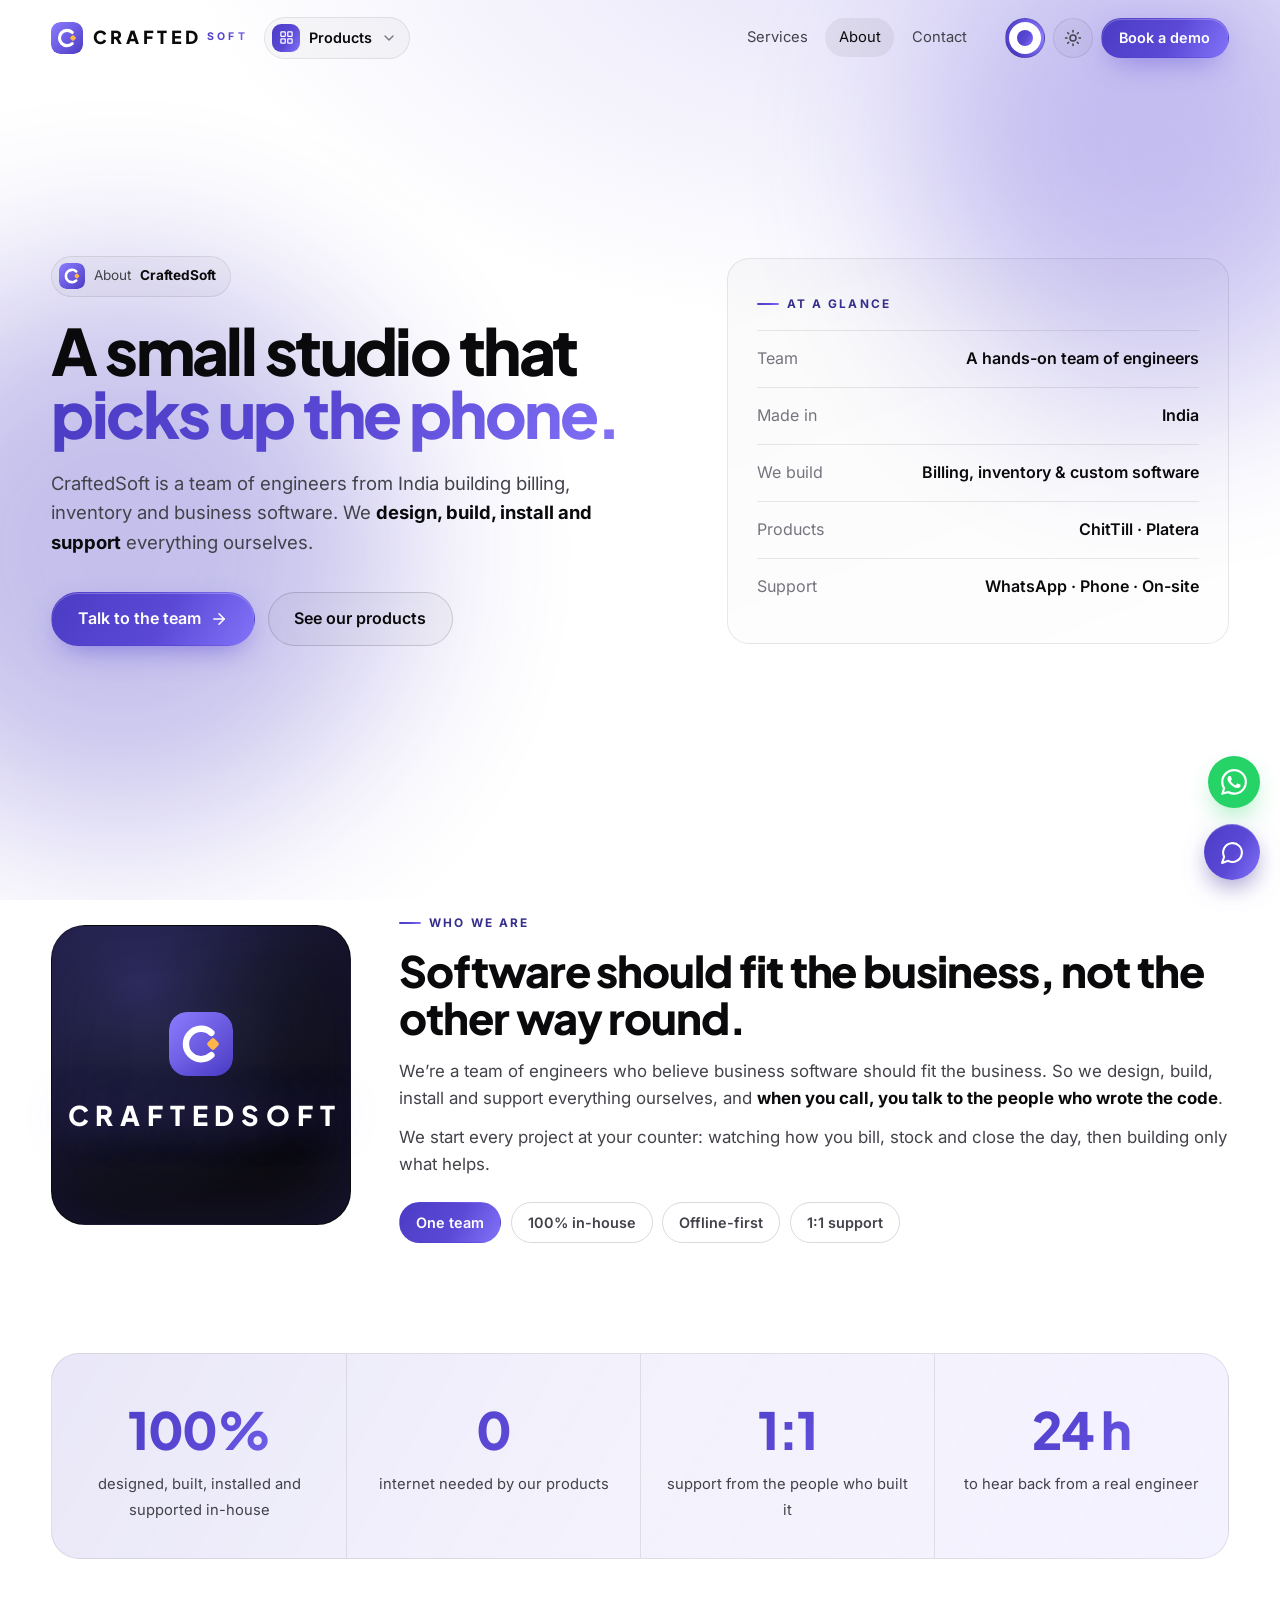
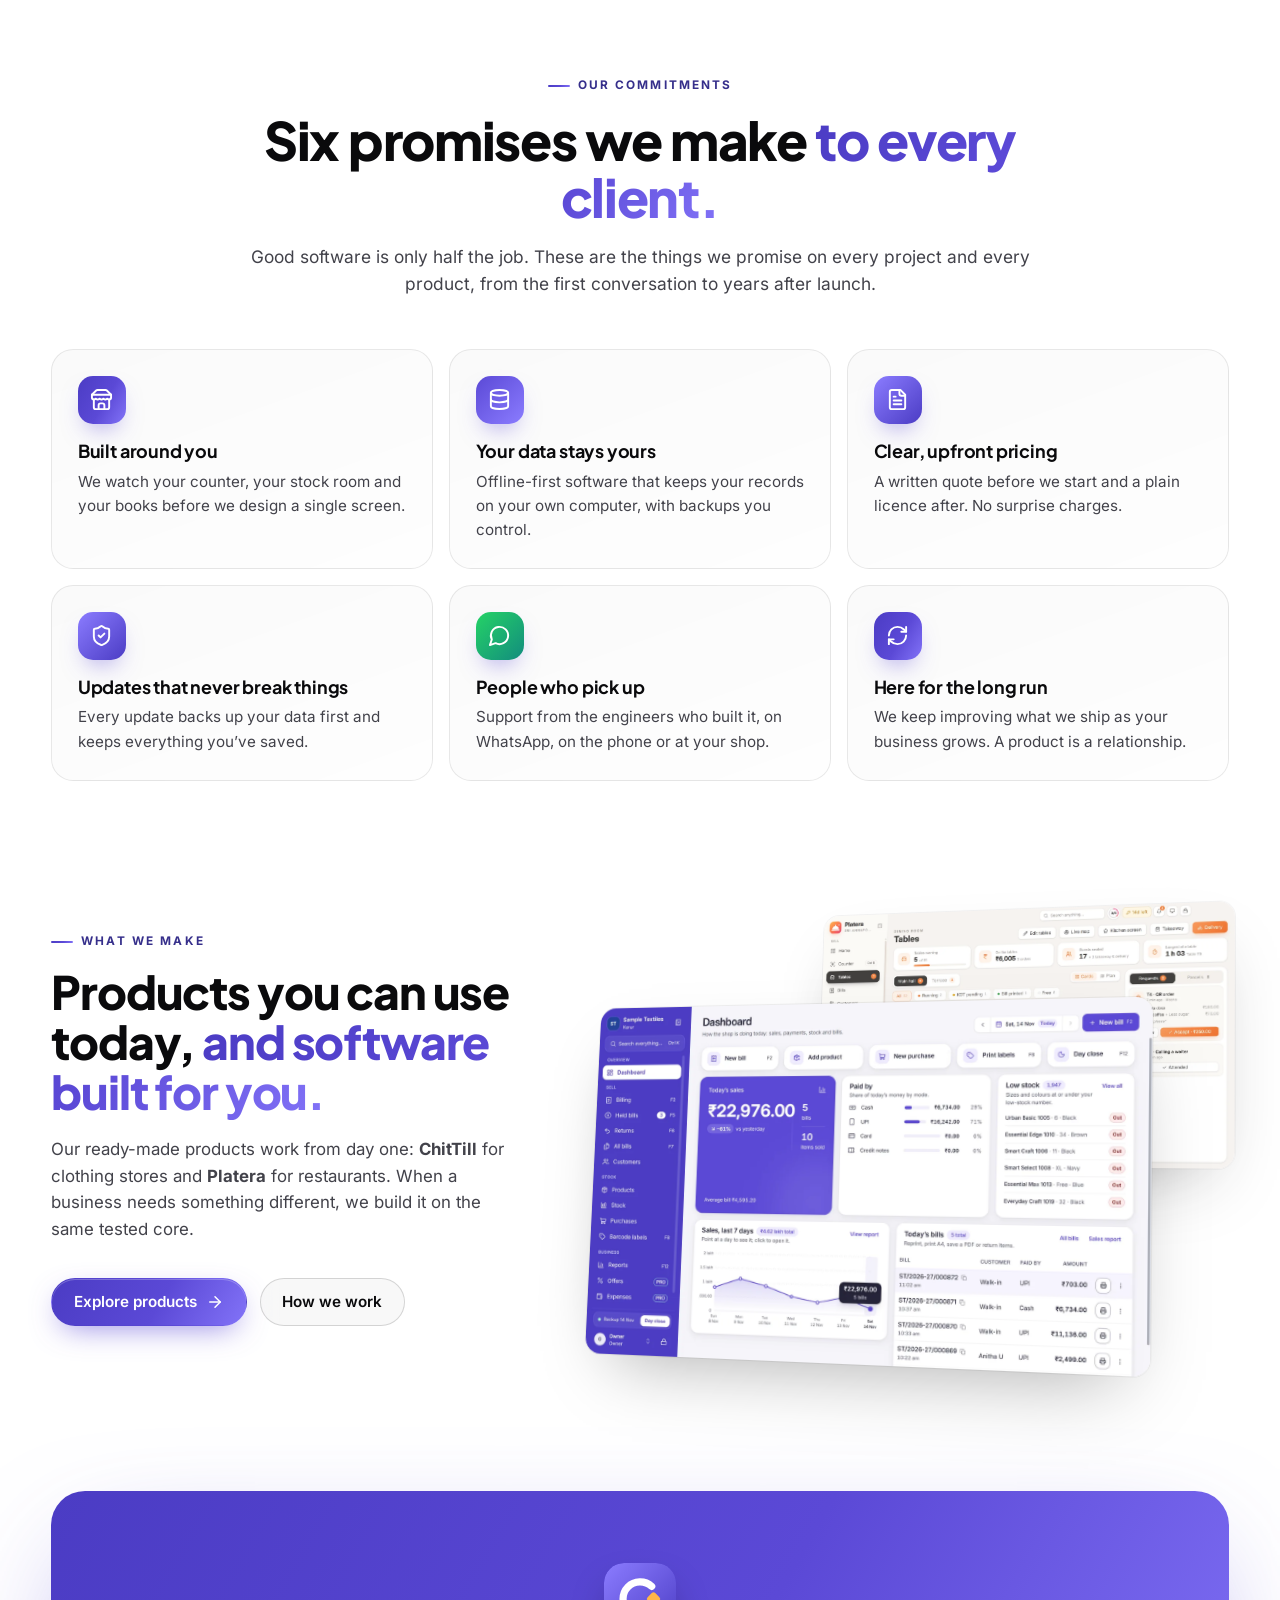
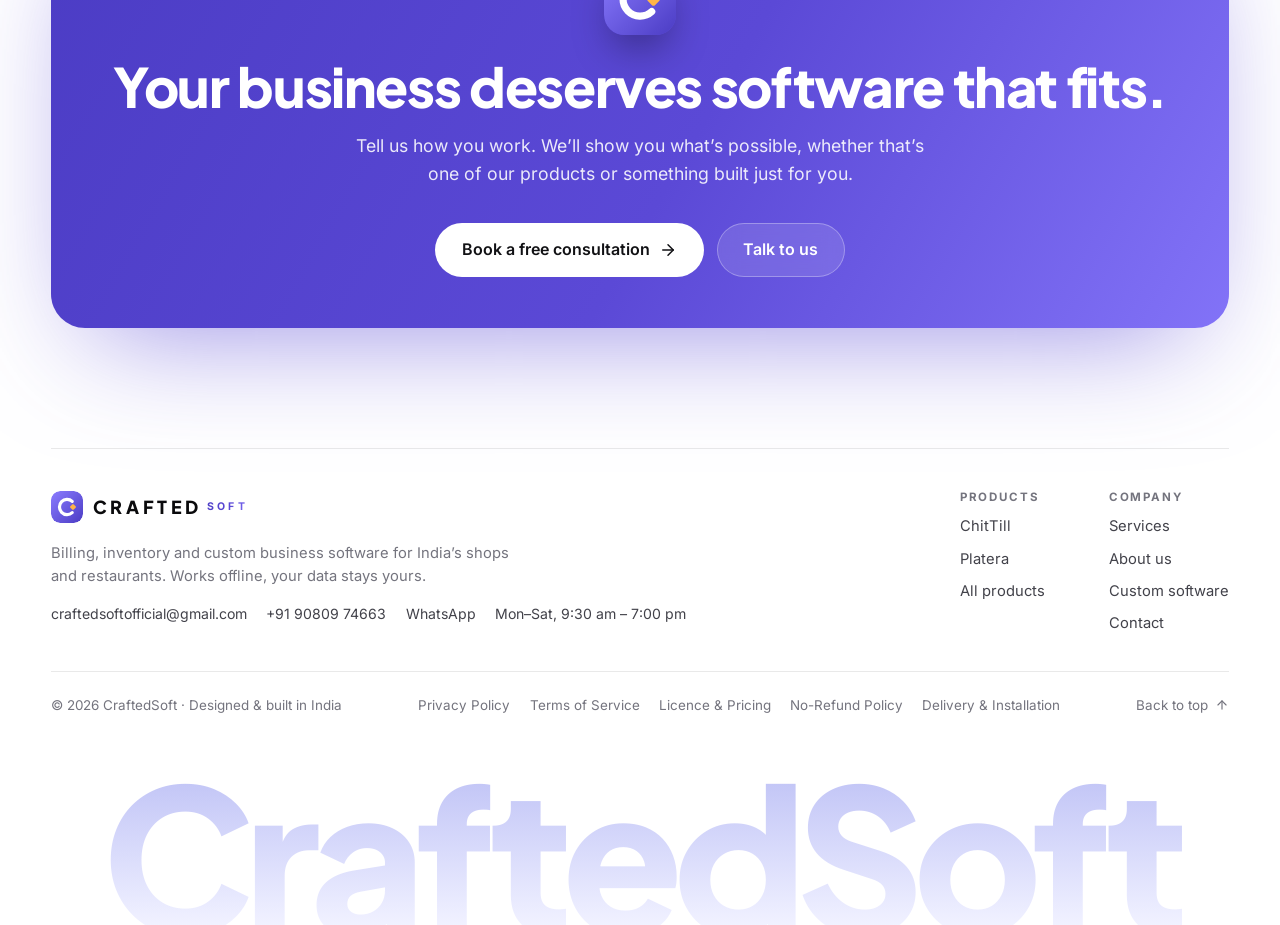
==== about/index.html @ 5b38d81a "Added initial setup files" ====
<!doctype html>
<html lang="en" data-root="../">
<head>
  <meta charset="utf-8" />
  <meta name="viewport" content="width=device-width, initial-scale=1" />
  <title>About us · CraftedSoft</title>
  <meta name="description" content="CraftedSoft is a team of engineers from India building billing, inventory and business software. We design, build, install and support everything ourselves." />
  <meta name="theme-color" content="#ffffff" />
  <link rel="icon" href="../assets/img/logo.svg" type="image/svg+xml" />
  <!-- build:boot -->
<script>(function(){var d=document.documentElement;d.classList.add('js');var s='violet';try{var k=localStorage.getItem('cs-scheme');if(["violet","mono","aurora","ocean","forest","sunset"].indexOf(k)>=0)s=k}catch(e){}d.dataset.scheme=s;try{var t=localStorage.getItem('cs-theme');if(!t)t=matchMedia('(prefers-color-scheme: dark)').matches?'dark':'light';d.dataset.theme=t}catch(e){d.dataset.theme='light'}if(location.protocol!=='file:'){var v=document.createElement('style');v.textContent='@view-transition{navigation:auto}@media (prefers-reduced-motion:reduce){@view-transition{navigation:none}}';document.head.appendChild(v)}})()</script>
<!-- /build:boot -->
  <!-- build:head -->
<meta property="og:type" content="website" />
  <meta property="og:site_name" content="CraftedSoft" />
  <meta property="og:title" content="About us · CraftedSoft" />
  <meta property="og:description" content="CraftedSoft is a team of engineers from India building billing, inventory and business software. We design, build, install and support everything ourselves." />
  <meta property="og:image" content="../assets/img/og/craftedsoft.png" />
  <meta property="og:image:width" content="1200" />
  <meta property="og:image:height" content="630" />
  <meta property="og:locale" content="en_IN" />
  <meta name="twitter:card" content="summary_large_image" />
  <link rel="apple-touch-icon" href="../assets/img/apple-touch-icon.png" />
  <link rel="manifest" href="../site.webmanifest" />
<!-- /build:head -->
  <link rel="stylesheet" href="../assets/css/style.css?v=4fc92420" />
</head>
<body data-page="about">
  <!-- build:sprite -->
<svg width="0" height="0" style="position:absolute" aria-hidden="true" focusable="false"><defs><symbol id="i-arrow" viewBox="0 0 24 24"><path d="M5 12h14"/><path d="m12 5 7 7-7 7"/></symbol><symbol id="i-right" viewBox="0 0 24 24"><path d="m9 18 6-6-6-6"/></symbol><symbol id="i-down" viewBox="0 0 24 24"><path d="m6 9 6 6 6-6"/></symbol><symbol id="i-check" viewBox="0 0 24 24"><path d="M20 6 9 17l-5-5"/></symbol><symbol id="i-plus" viewBox="0 0 24 24"><path d="M5 12h14"/><path d="M12 5v14"/></symbol><symbol id="i-menu" viewBox="0 0 24 24"><line x1="4" x2="20" y1="7" y2="7"/><line x1="4" x2="20" y1="12" y2="12"/><line x1="4" x2="20" y1="17" y2="17"/></symbol><symbol id="i-x" viewBox="0 0 24 24"><path d="M18 6 6 18"/><path d="m6 6 12 12"/></symbol><symbol id="i-sun" viewBox="0 0 24 24"><circle cx="12" cy="12" r="4"/><path d="M12 2v2"/><path d="M12 20v2"/><path d="m4.93 4.93 1.41 1.41"/><path d="m17.66 17.66 1.41 1.41"/><path d="M2 12h2"/><path d="M20 12h2"/><path d="m6.34 17.66-1.41 1.41"/><path d="m19.07 4.93-1.41 1.41"/></symbol><symbol id="i-moon" viewBox="0 0 24 24"><path d="M12 3a6 6 0 0 0 9 9 9 9 0 1 1-9-9Z"/></symbol><symbol id="i-mail" viewBox="0 0 24 24"><rect width="20" height="16" x="2" y="4" rx="2"/><path d="m22 7-8.97 5.7a1.94 1.94 0 0 1-2.06 0L2 7"/></symbol><symbol id="i-phone" viewBox="0 0 24 24"><path d="M13.832 16.568a1 1 0 0 0 1.213-.303l.355-.465A2 2 0 0 1 17 15h3a2 2 0 0 1 2 2v3a2 2 0 0 1-2 2A18 18 0 0 1 2 4a2 2 0 0 1 2-2h3a2 2 0 0 1 2 2v3a2 2 0 0 1-.8 1.6l-.468.351a1 1 0 0 0-.292 1.233 14 14 0 0 0 6.392 6.384"/></symbol><symbol id="i-message" viewBox="0 0 24 24"><path d="M7.9 20A9 9 0 1 0 4 16.1L2 22Z"/></symbol><symbol id="i-pin" viewBox="0 0 24 24"><path d="M20 10c0 4.993-5.539 10.193-7.399 11.799a1 1 0 0 1-1.202 0C9.539 20.193 4 14.993 4 10a8 8 0 0 1 16 0"/><circle cx="12" cy="10" r="3"/></symbol><symbol id="i-clock" viewBox="0 0 24 24"><circle cx="12" cy="12" r="10"/><path d="M12 6v6l4 2"/></symbol><symbol id="i-wifioff" viewBox="0 0 24 24"><path d="M12 20h.01"/><path d="M8.5 16.429a5 5 0 0 1 7 0"/><path d="M5 12.859a10 10 0 0 1 5.17-2.69"/><path d="M19 12.859a10 10 0 0 0-2.007-1.523"/><path d="M2 8.82a15 15 0 0 1 4.177-2.643"/><path d="M22 8.82a15 15 0 0 0-11.288-3.764"/><path d="m2 2 20 20"/></symbol><symbol id="i-shield" viewBox="0 0 24 24"><path d="M20 13c0 5-3.5 7.5-7.66 8.95a1 1 0 0 1-.67-.01C7.5 20.5 4 18 4 13V6a1 1 0 0 1 1-1c2 0 4.5-1.2 6.24-2.72a1.17 1.17 0 0 1 1.52 0C14.51 3.81 17 5 19 5a1 1 0 0 1 1 1z"/><path d="m9 12 2 2 4-4"/></symbol><symbol id="i-headset" viewBox="0 0 24 24"><path d="M3 11h3a2 2 0 0 1 2 2v3a2 2 0 0 1-2 2H5a2 2 0 0 1-2-2v-5Zm0 0a9 9 0 1 1 18 0m0 0v5a2 2 0 0 1-2 2h-1a2 2 0 0 1-2-2v-3a2 2 0 0 1 2-2h3Z"/><path d="M21 16v2a4 4 0 0 1-4 4h-5"/></symbol><symbol id="i-grad" viewBox="0 0 24 24"><path d="M21.42 10.922a1 1 0 0 0-.019-1.838L12.83 5.18a2 2 0 0 0-1.66 0L2.6 9.08a1 1 0 0 0 0 1.832l8.57 3.908a2 2 0 0 0 1.66 0z"/><path d="M22 10v6"/><path d="M6 12.5V16a6 3 0 0 0 12 0v-3.5"/></symbol><symbol id="i-refresh" viewBox="0 0 24 24"><path d="M3 12a9 9 0 0 1 9-9 9.75 9.75 0 0 1 6.74 2.74L21 8"/><path d="M21 3v5h-5"/><path d="M21 12a9 9 0 0 1-9 9 9.75 9.75 0 0 1-6.74-2.74L3 16"/><path d="M8 16H3v5"/></symbol><symbol id="i-zap" viewBox="0 0 24 24"><path d="M4 14a1 1 0 0 1-.78-1.63l9.9-10.2a.5.5 0 0 1 .86.46l-1.92 6.02A1 1 0 0 0 13 10h7a1 1 0 0 1 .78 1.63l-9.9 10.2a.5.5 0 0 1-.86-.46l1.92-6.02A1 1 0 0 0 11 14z"/></symbol><symbol id="i-grid" viewBox="0 0 24 24"><rect width="7" height="7" x="3" y="3" rx="1"/><rect width="7" height="7" x="14" y="3" rx="1"/><rect width="7" height="7" x="14" y="14" rx="1"/><rect width="7" height="7" x="3" y="14" rx="1"/></symbol><symbol id="i-undo" viewBox="0 0 24 24"><path d="M9 14 4 9l5-5"/><path d="M4 9h10.5a5.5 5.5 0 0 1 5.5 5.5a5.5 5.5 0 0 1-5.5 5.5H11"/></symbol><symbol id="i-pause" viewBox="0 0 24 24"><circle cx="12" cy="12" r="10"/><line x1="10" x2="10" y1="15" y2="9"/><line x1="14" x2="14" y1="15" y2="9"/></symbol><symbol id="i-cart" viewBox="0 0 24 24"><circle cx="8" cy="21" r="1"/><circle cx="19" cy="21" r="1"/><path d="M2.05 2.05h2l2.66 12.42a2 2 0 0 0 2 1.58h9.78a2 2 0 0 0 1.95-1.57l1.65-7.43H5.12"/></symbol><symbol id="i-users" viewBox="0 0 24 24"><path d="M16 21v-2a4 4 0 0 0-4-4H6a4 4 0 0 0-4 4v2"/><circle cx="9" cy="7" r="4"/><path d="M22 21v-2a4 4 0 0 0-3-3.87"/><path d="M16 3.13a4 4 0 0 1 0 7.75"/></symbol><symbol id="i-db" viewBox="0 0 24 24"><ellipse cx="12" cy="5" rx="9" ry="3"/><path d="M3 5V19A9 3 0 0 0 21 19V5"/><path d="M3 12A9 3 0 0 0 21 12"/></symbol><symbol id="i-printer" viewBox="0 0 24 24"><path d="M6 18H4a2 2 0 0 1-2-2v-5a2 2 0 0 1 2-2h16a2 2 0 0 1 2 2v5a2 2 0 0 1-2 2h-2"/><path d="M6 9V3a1 1 0 0 1 1-1h10a1 1 0 0 1 1 1v6"/><rect x="6" y="14" width="12" height="8" rx="1"/></symbol><symbol id="i-wallet" viewBox="0 0 24 24"><path d="M19 7V4a1 1 0 0 0-1-1H5a2 2 0 0 0 0 4h15a1 1 0 0 1 1 1v4h-3a2 2 0 0 0 0 4h3a1 1 0 0 0 1-1v-2a1 1 0 0 0-1-1"/><path d="M3 5v14a2 2 0 0 0 2 2h15a1 1 0 0 0 1-1v-4"/></symbol><symbol id="i-files" viewBox="0 0 24 24"><path d="M20 7h-3a2 2 0 0 1-2-2V2"/><path d="M9 18a2 2 0 0 1-2-2V4a2 2 0 0 1 2-2h7l4 4v10a2 2 0 0 1-2 2Z"/><path d="M3 7.6v12.8A1.6 1.6 0 0 0 4.6 22h9.8"/></symbol><symbol id="i-percent" viewBox="0 0 24 24"><line x1="19" x2="5" y1="5" y2="19"/><circle cx="6.5" cy="6.5" r="2.5"/><circle cx="17.5" cy="17.5" r="2.5"/></symbol><symbol id="i-landmark" viewBox="0 0 24 24"><line x1="3" x2="21" y1="22" y2="22"/><line x1="6" x2="6" y1="18" y2="11"/><line x1="10" x2="10" y1="18" y2="11"/><line x1="14" x2="14" y1="18" y2="11"/><line x1="18" x2="18" y1="18" y2="11"/><polygon points="12 2 20 7 4 7"/></symbol><symbol id="i-monitor" viewBox="0 0 24 24"><rect width="20" height="14" x="2" y="3" rx="2"/><line x1="8" x2="16" y1="21" y2="21"/><line x1="12" x2="12" y1="17" y2="21"/></symbol><symbol id="i-sparkles" viewBox="0 0 24 24"><path d="M9.937 15.5A2 2 0 0 0 8.5 14.063l-6.135-1.582a.5.5 0 0 1 0-.962L8.5 9.936A2 2 0 0 0 9.937 8.5l1.582-6.135a.5.5 0 0 1 .963 0L14.063 8.5A2 2 0 0 0 15.5 9.937l6.135 1.581a.5.5 0 0 1 0 .964L15.5 14.063a2 2 0 0 0-1.437 1.437l-1.582 6.135a.5.5 0 0 1-.963 0z"/></symbol><symbol id="i-calendar" viewBox="0 0 24 24"><path d="M8 2v4"/><path d="M16 2v4"/><rect width="18" height="18" x="3" y="4" rx="2"/><path d="M3 10h18"/></symbol><symbol id="i-layers" viewBox="0 0 24 24"><path d="m12.83 2.18a2 2 0 0 0-1.66 0L2.6 6.08a1 1 0 0 0 0 1.83l8.58 3.91a2 2 0 0 0 1.66 0l8.58-3.9a1 1 0 0 0 0-1.83Z"/><path d="m22 17.65-9.17 4.16a2 2 0 0 1-1.66 0L2 17.65"/><path d="m22 12.65-9.17 4.16a2 2 0 0 1-1.66 0L2 12.65"/></symbol><symbol id="i-store" viewBox="0 0 24 24"><path d="m2 7 4.41-4.41A2 2 0 0 1 7.83 2h8.34a2 2 0 0 1 1.42.59L22 7"/><path d="M4 12v8a2 2 0 0 0 2 2h12a2 2 0 0 0 2-2v-8"/><path d="M15 22v-4a2 2 0 0 0-2-2h-2a2 2 0 0 0-2 2v4"/><path d="M2 7h20"/><path d="M22 7v3a2 2 0 0 1-2 2a2.7 2.7 0 0 1-1.59-.63.7.7 0 0 0-.82 0A2.7 2.7 0 0 1 16 12a2.7 2.7 0 0 1-1.59-.63.7.7 0 0 0-.82 0A2.7 2.7 0 0 1 12 12a2.7 2.7 0 0 1-1.59-.63.7.7 0 0 0-.82 0A2.7 2.7 0 0 1 8 12a2.7 2.7 0 0 1-1.59-.63.7.7 0 0 0-.82 0A2.7 2.7 0 0 1 4 12a2 2 0 0 1-2-2V7"/></symbol><symbol id="i-whatsapp" viewBox="0 0 24 24"><path fill="currentColor" stroke="none" d="M17.472 14.382c-.297-.149-1.758-.867-2.03-.967-.273-.099-.471-.148-.67.15-.197.297-.767.966-.94 1.164-.173.199-.347.223-.644.075-.297-.15-1.255-.463-2.39-1.475-.883-.788-1.48-1.761-1.653-2.059-.173-.297-.018-.458.13-.606.134-.133.298-.347.446-.52.149-.174.198-.298.298-.497.099-.198.05-.371-.025-.52-.075-.149-.669-1.612-.916-2.207-.242-.579-.487-.5-.669-.51-.173-.008-.371-.01-.57-.01-.198 0-.52.074-.792.372-.272.297-1.04 1.016-1.04 2.479 0 1.462 1.065 2.875 1.213 3.074.149.198 2.096 3.2 5.077 4.487.709.306 1.262.489 1.694.625.712.227 1.36.195 1.871.118.571-.085 1.758-.719 2.006-1.413.248-.694.248-1.289.173-1.413-.074-.124-.272-.198-.57-.347m-5.421 7.403h-.004a9.87 9.87 0 0 1-5.031-1.378l-.361-.214-3.741.982.998-3.648-.235-.374a9.86 9.86 0 0 1-1.51-5.26c.001-5.45 4.436-9.884 9.888-9.884 2.64 0 5.122 1.03 6.988 2.898a9.825 9.825 0 0 1 2.893 6.994c-.003 5.45-4.437 9.884-9.885 9.884m8.413-18.297A11.815 11.815 0 0 0 12.05 0C5.495 0 .16 5.335.157 11.892c0 2.096.547 4.142 1.588 5.945L.057 24l6.305-1.654a11.882 11.882 0 0 0 5.683 1.448h.005c6.554 0 11.89-5.335 11.893-11.893a11.821 11.821 0 0 0-3.48-8.413Z"/></symbol><symbol id="i-file" viewBox="0 0 24 24"><path d="M15 2H6a2 2 0 0 0-2 2v16a2 2 0 0 0 2 2h12a2 2 0 0 0 2-2V7Z"/><path d="M14 2v4a2 2 0 0 0 2 2h4"/><path d="M10 9H8"/><path d="M16 13H8"/><path d="M16 17H8"/></symbol><symbol id="i-key" viewBox="0 0 24 24"><path d="m15.5 7.5 2.3 2.3a1 1 0 0 0 1.4 0l2.1-2.1a1 1 0 0 0 0-1.4L19 4"/><path d="m21 2-9.6 9.6"/><circle cx="7.5" cy="15.5" r="5.5"/></symbol><symbol id="i-scale" viewBox="0 0 24 24"><path d="m16 16 3-8 3 8c-.87.65-1.92 1-3 1s-2.13-.35-3-1Z"/><path d="m2 16 3-8 3 8c-.87.65-1.92 1-3 1s-2.13-.35-3-1Z"/><path d="M7 21h10"/><path d="M12 3v18"/><path d="M3 7h2c2 0 5-1 7-2 2 1 5 2 7 2h2"/></symbol><symbol id="i-truck" viewBox="0 0 24 24"><path d="M14 18V6a2 2 0 0 0-2-2H4a2 2 0 0 0-2 2v11a1 1 0 0 0 1 1h2"/><path d="M15 18H9"/><path d="M19 18h2a1 1 0 0 0 1-1v-3.65a1 1 0 0 0-.22-.624l-3.48-4.35A1 1 0 0 0 17.52 8H14"/><circle cx="17" cy="18" r="2"/><circle cx="7" cy="18" r="2"/></symbol><symbol id="i-linkedin" viewBox="0 0 24 24"><path d="M16 8a6 6 0 0 1 6 6v7h-4v-7a2 2 0 0 0-2-2 2 2 0 0 0-2 2v7h-4v-7a6 6 0 0 1 6-6z"/><rect width="4" height="12" x="2" y="9"/><circle cx="4" cy="4" r="2"/></symbol><symbol id="i-github" viewBox="0 0 24 24"><path d="M15 22v-4a4.8 4.8 0 0 0-1-3.5c3 0 6-2 6-5.5.08-1.25-.27-2.48-1-3.5.28-1.15.28-2.35 0-3.5 0 0-1 0-3 1.5-2.64-.5-5.36-.5-8 0C6 2 5 2 5 2c-.3 1.15-.3 2.35 0 3.5A5.403 5.403 0 0 0 4 9c0 3.5 3 5.5 6 5.5-.39.49-.68 1.05-.85 1.65-.17.6-.22 1.23-.15 1.85v4"/><path d="M9 18c-4.51 2-5-2-7-2"/></symbol><symbol id="i-search" viewBox="0 0 24 24"><circle cx="11" cy="11" r="8"/><path d="m21 21-4.3-4.3"/></symbol><symbol id="i-download" viewBox="0 0 24 24"><path d="M12 15V3"/><path d="M21 15v4a2 2 0 0 1-2 2H5a2 2 0 0 1-2-2v-4"/><path d="m7 10 5 5 5-5"/></symbol><symbol id="i-star" viewBox="0 0 24 24"><path d="M11.525 2.295a.53.53 0 0 1 .95 0l2.31 4.679a2.123 2.123 0 0 0 1.595 1.16l5.166.756a.53.53 0 0 1 .294.904l-3.736 3.638a2.123 2.123 0 0 0-.611 1.878l.882 5.14a.53.53 0 0 1-.771.56l-4.618-2.428a2.122 2.122 0 0 0-1.973 0L6.396 21.01a.53.53 0 0 1-.77-.56l.881-5.139a2.122 2.122 0 0 0-.611-1.879L2.16 9.795a.53.53 0 0 1 .294-.906l5.165-.755a2.122 2.122 0 0 0 1.597-1.16z"/></symbol><symbol id="i-scan" viewBox="0 0 24 24"><path d="M3 7V5a2 2 0 0 1 2-2h2"/><path d="M17 3h2a2 2 0 0 1 2 2v2"/><path d="M21 17v2a2 2 0 0 1-2 2h-2"/><path d="M7 21H5a2 2 0 0 1-2-2v-2"/><path d="M8 7v10"/><path d="M12 7v10"/><path d="M17 7v10"/></symbol><symbol id="i-send" viewBox="0 0 24 24"><path d="M14.536 21.686a.5.5 0 0 0 .937-.024l6.5-19a.496.496 0 0 0-.635-.635l-19 6.5a.5.5 0 0 0-.024.937l7.93 3.18a2 2 0 0 1 1.112 1.11z"/><path d="m21.854 2.147-10.94 10.939"/></symbol></defs></svg>
<!-- /build:sprite -->
  <div class="aurora" aria-hidden="true"><span></span><span></span><span></span></div>
  <a class="skip" href="#main">Skip to content</a>
  <!-- build:header -->
<header class="nav" id="hdr">
    <div class="nav-in">
      <a class="brand" href="../" aria-label="CraftedSoft home"><img class="brand-logo" src="../assets/img/logo.svg" alt="" width="32" height="32"><span class="brand-word">CRAFTED</span><span class="brand-div">Soft</span></a>
      <div class="pmenu">
        <button type="button" class="pmenu-btn" aria-expanded="false" aria-controls="pmenu-panel"><span class="pm-ico"><svg class="i" aria-hidden="true"><use href="#i-grid"/></svg></span><span>Products</span><svg class="i" aria-hidden="true"><use href="#i-down"/></svg></button>
        <div class="pmenu-panel" id="pmenu-panel" hidden>
          <div class="pmenu-list"><div class="pmenu-head">Products</div><a class="pmenu-item" href="../products/chittill/" data-i="0" style="--pc:#5b49d6"><img src="../assets/img/chittill/chittill-icon.webp" alt="" width="34" height="34"><span><b>ChitTill</b><small>For shops</small></span></a><a class="pmenu-item" href="../products/platera/" data-i="1" style="--pc:#f26b1d"><img src="../assets/img/platera/platera-icon.webp" alt="" width="34" height="34"><span><b>Platera</b><small>For restaurants</small></span></a><div class="pmenu-sep"></div><a class="pmenu-extra" href="../products/"><i><svg class="i" aria-hidden="true"><use href="#i-grid"/></svg></i>All products</a><a class="pmenu-extra" href="../contact/?interest=custom"><i><svg class="i" aria-hidden="true"><use href="#i-plus"/></svg></i>Custom software</a></div>
          <div class="pmenu-preview"><div class="pmenu-pane" data-i="0" style="--pc:#5b49d6" hidden><img src="../assets/img/chittill/dashboard-sm.webp" alt="" loading="lazy" width="1440" height="900"><b>ChitTill · Billing made for clothing stores</b><ul><li>Keyboard-first counter</li><li>Stock by size &amp; colour</li><li>GST done right</li></ul><a class="pmenu-go" href="../products/chittill/">Explore ChitTill <svg class="i" aria-hidden="true"><use href="#i-arrow"/></svg></a></div><div class="pmenu-pane" data-i="1" style="--pc:#f26b1d" hidden><img src="../assets/img/platera/tables-sm.webp" alt="" loading="lazy" width="1440" height="900"><b>Platera · Billing made for restaurants</b><ul><li>Tables &amp; KOTs</li><li>Kitchen screen</li><li>Captain app &amp; table QR</li></ul><a class="pmenu-go" href="../products/platera/">Explore Platera <svg class="i" aria-hidden="true"><use href="#i-arrow"/></svg></a></div></div>
        </div>
      </div>
      <nav class="nav-links" aria-label="Main"><a href="../services/">Services</a><a href="../about/" aria-current="page">About</a><a href="../contact/">Contact</a></nav>
      <div class="nav-act">
        <div class="schdd">
          <button type="button" class="schbtn" aria-expanded="false" aria-controls="schpop" aria-label="Colour scheme" title="Colour scheme"><span></span></button>
          <div class="schpop" id="schpop" role="dialog" aria-label="Colour scheme" hidden>
            <div class="schpop__head"><b>Colour scheme</b><small>Black &amp; white, or a touch of colour</small></div>
            <div class="schpop__grid" role="group" aria-label="Colour schemes"><button type="button" class="schopt" data-scheme-pick="violet" style="--sw:linear-gradient(135deg, #4b3cc4, #5b49d6 55%, #8b7cff)" aria-pressed="true"><i><svg class="i" aria-hidden="true"><use href="#i-check"/></svg></i>Violet</button><button type="button" class="schopt" data-scheme-pick="mono" style="--sw:linear-gradient(135deg, #0a0a0c 0 50%, #f4f4f5 50%)" aria-pressed="false"><i><svg class="i" aria-hidden="true"><use href="#i-check"/></svg></i>Mono</button><button type="button" class="schopt" data-scheme-pick="aurora" style="--sw:linear-gradient(135deg, #6d5dfc, #c056f5 55%, #ff6fa8)" aria-pressed="false"><i><svg class="i" aria-hidden="true"><use href="#i-check"/></svg></i>Aurora</button><button type="button" class="schopt" data-scheme-pick="ocean" style="--sw:linear-gradient(135deg, #0ea5e9, #6366f1 55%, #a855f7)" aria-pressed="false"><i><svg class="i" aria-hidden="true"><use href="#i-check"/></svg></i>Ocean</button><button type="button" class="schopt" data-scheme-pick="forest" style="--sw:linear-gradient(135deg, #10b981, #14b8a6 55%, #0ea5e9)" aria-pressed="false"><i><svg class="i" aria-hidden="true"><use href="#i-check"/></svg></i>Forest</button><button type="button" class="schopt" data-scheme-pick="sunset" style="--sw:linear-gradient(135deg, #f59e0b, #f43f5e 55%, #ec4899)" aria-pressed="false"><i><svg class="i" aria-hidden="true"><use href="#i-check"/></svg></i>Sunset</button></div>
            <div class="schpop__foot"><span>Saved on this device</span><button type="button" data-scheme-reset>Reset</button></div>
          </div>
        </div>
        <button type="button" class="icon-btn theme-btn" aria-label="Switch theme" title="Switch theme"><svg class="i i-sun" aria-hidden="true"><use href="#i-sun"/></svg><svg class="i i-moon" aria-hidden="true"><use href="#i-moon"/></svg></button>
        <a class="btn btn-primary btn-sm nav-cta" href="../contact/?interest=demo">Book a demo</a>
        <button type="button" class="nav-menu" aria-label="Open menu" aria-expanded="false" aria-controls="mnav"><span></span><span></span></button>
      </div>
    </div>
    <div class="mnav" id="mnav">
      <div class="mnav__links"><a href="../">Home</a><a href="../products/">Products</a><a href="../services/">Services</a><a href="../about/">About</a><a href="../contact/">Contact</a></div>
      <div class="mnav__prods"><a href="../products/chittill/"><img src="../assets/img/chittill/chittill-icon.webp" alt="" width="38" height="38"><span><b>ChitTill</b><small>Billing made for clothing stores</small></span></a><a href="../products/platera/"><img src="../assets/img/platera/platera-icon.webp" alt="" width="38" height="38"><span><b>Platera</b><small>Billing made for restaurants</small></span></a></div>
      <div class="mnav__row"><span>Appearance</span><button type="button" class="icon-btn theme-btn" aria-label="Switch theme" title="Switch theme"><svg class="i i-sun" aria-hidden="true"><use href="#i-sun"/></svg><svg class="i i-moon" aria-hidden="true"><use href="#i-moon"/></svg></button></div>
      <div class="mnav__row"><span>Colours</span><div class="mnav__swatches" role="group" aria-label="Colour scheme"><button type="button" data-scheme-pick="violet" style="--sw:linear-gradient(135deg, #4b3cc4, #5b49d6 55%, #8b7cff)" aria-label="Violet" title="Violet" aria-pressed="true"></button><button type="button" data-scheme-pick="mono" style="--sw:linear-gradient(135deg, #0a0a0c 0 50%, #f4f4f5 50%)" aria-label="Mono" title="Mono" aria-pressed="false"></button><button type="button" data-scheme-pick="aurora" style="--sw:linear-gradient(135deg, #6d5dfc, #c056f5 55%, #ff6fa8)" aria-label="Aurora" title="Aurora" aria-pressed="false"></button><button type="button" data-scheme-pick="ocean" style="--sw:linear-gradient(135deg, #0ea5e9, #6366f1 55%, #a855f7)" aria-label="Ocean" title="Ocean" aria-pressed="false"></button><button type="button" data-scheme-pick="forest" style="--sw:linear-gradient(135deg, #10b981, #14b8a6 55%, #0ea5e9)" aria-label="Forest" title="Forest" aria-pressed="false"></button><button type="button" data-scheme-pick="sunset" style="--sw:linear-gradient(135deg, #f59e0b, #f43f5e 55%, #ec4899)" aria-label="Sunset" title="Sunset" aria-pressed="false"></button></div></div>
      <a class="btn btn-primary btn-lg" href="../contact/?interest=demo">Book a free demo <svg class="i" aria-hidden="true"><use href="#i-arrow"/></svg></a>
    </div>
  </header>
<!-- /build:header -->

  <main id="main">
    <section class="hero page-hero">
      <div>
        <div class="eyebrow"><img src="../assets/img/logo.svg" alt="" width="26" height="26" />About <b>CraftedSoft</b></div>
        <h1>A small studio that <span class="grad">picks up the phone.</span></h1>
        <p class="lead">CraftedSoft is a team of engineers from India building billing, inventory and business software. We <b>design, build, install and support</b> everything ourselves.</p>
        <div class="cta-row">
          <a class="btn btn-primary btn-lg" href="../contact/">Talk to the team <svg class="i"><use href="#i-arrow"/></svg></a>
          <a class="btn btn-ghost btn-lg" href="../products/">See our products</a>
        </div>
      </div>
      <div class="glance card reveal">
        <div class="kicker">At a glance</div>
        <dl>
          <div><dt>Team</dt><dd>A hands-on team of engineers</dd></div>
          <div><dt>Made in</dt><dd>India</dd></div>
          <div><dt>We build</dt><dd>Billing, inventory &amp; custom software</dd></div>
          <div><dt>Products</dt><dd>ChitTill · Platera</dd></div>
          <div><dt>Support</dt><dd>WhatsApp · Phone · On-site</dd></div>
        </dl>
      </div>
    </section>

    <section class="about reveal">
      <div class="about-mark" aria-hidden="true"><img src="../assets/img/logo.svg" alt="" width="64" height="64" /><span class="brand-word">CRAFTEDSOFT</span></div>
      <div>
        <div class="kicker">Who we are</div>
        <h2>Software should fit the business, not the other way round.</h2>
        <p>We’re a team of engineers who believe business software should fit the business. So we design, build, install and support everything ourselves, and <b>when you call, you talk to the people who wrote the code</b>.</p>
        <p>We start every project at your counter: watching how you bill, stock and close the day, then building only what helps.</p>
        <div class="divisions"><span class="on">One team</span><span>100% in-house</span><span>Offline-first</span><span>1:1 support</span></div>
      </div>
    </section>

    <section class="numbers reveal" aria-label="CraftedSoft at a glance">
      <div class="num"><b>100%</b><span>designed, built, installed and supported in-house</span></div>
      <div class="num"><b>0</b><span>internet needed by our products</span></div>
      <div class="num"><b>1:1</b><span>support from the people who built it</span></div>
      <div class="num"><b data-count="24" data-suffix=" h">24 h</b><span>to hear back from a real engineer</span></div>
    </section>

    <section id="commitments">
      <div class="section-head reveal">
        <div class="kicker">Our commitments</div>
        <h2>Six promises we make <span class="grad">to every client.</span></h2>
        <p>Good software is only half the job. These are the things we promise on every project and every product, from the first conversation to years after launch.</p>
      </div>
      <div class="promises">
        <article class="card reveal" data-tilt><div class="ico"><svg class="i"><use href="#i-store"/></svg></div><h3>Built around you</h3><p>We watch your counter, your stock room and your books before we design a single screen.</p></article>
        <article class="card reveal" data-tilt><div class="ico alt"><svg class="i"><use href="#i-db"/></svg></div><h3>Your data stays yours</h3><p>Offline-first software that keeps your records on your own computer, with backups you control.</p></article>
        <article class="card reveal" data-tilt><div class="ico alt2"><svg class="i"><use href="#i-file"/></svg></div><h3>Clear, upfront pricing</h3><p>A written quote before we start and a plain licence after. No surprise charges.</p></article>
        <article class="card reveal" data-tilt><div class="ico alt2"><svg class="i"><use href="#i-shield"/></svg></div><h3>Updates that never break things</h3><p>Every update backs up your data first and keeps everything you’ve saved.</p></article>
        <article class="card reveal" data-tilt><div class="ico wa"><svg class="i"><use href="#i-message"/></svg></div><h3>People who pick up</h3><p>Support from the engineers who built it, on WhatsApp, on the phone or at your shop.</p></article>
        <article class="card reveal" data-tilt><div class="ico"><svg class="i"><use href="#i-refresh"/></svg></div><h3>Here for the long run</h3><p>We keep improving what we ship as your business grows. A product is a relationship.</p></article>
      </div>
    </section>

    <section class="split">
      <div class="reveal">
        <div class="kicker">What we make</div>
        <h2>Products you can use today, <span class="grad">and software built for you.</span></h2>
        <p>Our ready-made products work from day one: <b>ChitTill</b> for clothing stores and <b>Platera</b> for restaurants. When a business needs something different, we build it on the same tested core.</p>
        <div class="cta-row"><a class="btn btn-primary btn-md" href="../products/">Explore products <svg class="i"><use href="#i-arrow"/></svg></a><a class="btn btn-ghost btn-md" href="../services/">How we work</a></div>
      </div>
      <div class="stack reveal" aria-hidden="true">
        <img class="stack-back on-light" src="../assets/img/platera/tables-sm.webp" alt="" width="1440" height="900" loading="lazy" /><img class="stack-back on-dark" src="../assets/img/platera/dark-tables-sm.webp" alt="" width="1440" height="900" loading="lazy" />
        <img class="stack-front on-light" src="../assets/img/chittill/dashboard-sm.webp" alt="" width="1440" height="900" loading="lazy" /><img class="stack-front on-dark" src="../assets/img/chittill/dark-dashboard-sm.webp" alt="" width="1440" height="900" loading="lazy" />
      </div>
    </section>

    <section class="cta reveal">
      <div class="cta-card">
        <div class="cta-glow" aria-hidden="true"></div>
        <img class="cta-icon" src="../assets/img/logo.svg" alt="" width="72" height="72" />
        <h2>Your business deserves software that fits.</h2>
        <p>Tell us how you work. We’ll show you what’s possible, whether that’s one of our products or something built just for you.</p>
        <div class="cta-row center">
          <a class="btn btn-white btn-lg" href="../contact/?interest=demo">Book a free consultation <svg class="i"><use href="#i-arrow"/></svg></a>
          <a class="btn btn-ghost btn-lg" data-whatsapp="Hi CraftedSoft! I'd like to talk about software for my business." href="../contact/">Talk to us</a>
        </div>
      </div>
    </section>
  </main>

  <!-- build:footer -->
<footer class="footer">
    <div class="f-top">
      <div class="f-brand">
        <a class="brand" href="../"><img class="brand-logo" src="../assets/img/logo.svg" alt="" width="32" height="32"><span class="brand-word">CRAFTED</span><span class="brand-div">Soft</span></a>
        <p>Billing, inventory and custom business software for India’s shops and restaurants. Works offline, your data stays yours.</p>
        <div class="f-reach"><a href="mailto:craftedsoftofficial@gmail.com">craftedsoftofficial@gmail.com</a><a href="tel:+919080974663">+91 90809 74663</a><a href="https://wa.me/919080974663" target="_blank" rel="noopener">WhatsApp</a><span>Mon–Sat, 9:30 am – 7:00 pm</span></div>
      </div>
      <div class="f-cols">
        <nav class="f-col" aria-label="Products"><h4>Products</h4><a href="../products/chittill/">ChitTill</a><a href="../products/platera/">Platera</a><a href="../products/">All products</a></nav>
        <nav class="f-col" aria-label="Company"><h4>Company</h4><a href="../services/">Services</a><a href="../about/">About us</a><a href="../contact/?interest=custom">Custom software</a><a href="../contact/">Contact</a></nav>
      </div>
    </div>
    <div class="f-bottom">
      <span>© 2026 CraftedSoft · Designed &amp; built in India</span>
      <nav class="f-legal" aria-label="Legal"><a href="../legal/privacy/">Privacy Policy</a><a href="../legal/terms/">Terms of Service</a><a href="../legal/licence/">Licence & Pricing</a><a href="../legal/refunds/">No-Refund Policy</a><a href="../legal/delivery/">Delivery & Installation</a></nav>
      <button type="button" class="f-top-btn" data-to-top>Back to top <svg class="i" aria-hidden="true"><use href="#i-arrow"/></svg></button>
    </div>
    <div class="f-word" aria-hidden="true">CraftedSoft</div>
  </footer>
  <a class="wa-fab" href="https://wa.me/919080974663" target="_blank" rel="noopener" data-wa="919080974663" aria-label="Chat with us on WhatsApp" data-track="WhatsApp">
    <span class="wa-fab__bubble" aria-hidden="true"><b>Questions?</b> Chat with us</span>
    <span class="wa-fab__btn"><svg class="i" aria-hidden="true"><use href="#i-whatsapp"/></svg></span>
  </a>
  <div class="help" id="cs-help">
    <span class="help__peek" aria-hidden="true"><b>Have a question?</b> Ask me</span>
    <button type="button" class="help__launch" aria-expanded="false" aria-controls="cs-help-panel" aria-label="Open CS Assistant"><svg class="i i-open" aria-hidden="true"><use href="#i-message"/></svg><svg class="i i-close" aria-hidden="true"><use href="#i-x"/></svg></button>
    <section class="help__panel" id="cs-help-panel" role="dialog" aria-label="CS Assistant" hidden>
      <header class="help__head">
        <img src="../assets/img/logo.svg" alt="" width="38" height="38">
        <span><b>CS Assistant</b><small>Instant answers, any time</small></span>
        <button type="button" class="help__reset" title="Start over" aria-label="Start over"><svg class="i" aria-hidden="true"><use href="#i-refresh"/></svg></button>
        <button type="button" class="help__close" aria-label="Close CS Assistant"><svg class="i" aria-hidden="true"><use href="#i-x"/></svg></button>
      </header>
      <div class="help__log" role="log" aria-live="polite"></div>
      <div class="help__chips" aria-label="Suggested questions"></div>
      <form class="help__form" autocomplete="off">
        <label class="sr-only" for="cs-help-q">Type your question</label>
        <input class="help__input" id="cs-help-q" type="text" maxlength="200" placeholder="Ask about products, pricing, setup…">
        <button type="submit" class="help__send" aria-label="Send"><svg class="i" aria-hidden="true"><use href="#i-send"/></svg></button>
      </form>
      <p class="help__foot">Need a person? <a href="../contact/">Contact the team</a></p>
    </section>
  </div>
  <script src="../assets/js/support-data.js?v=4de0f6cb" defer></script>
  <script src="../assets/js/support.js?v=7210e188" defer></script>
<!-- /build:footer -->
  <script src="../assets/js/site-data.js?v=37dd1e5d"></script>
  <script src="../assets/js/main.js?v=62ef80a9"></script>
</body>
</html>
---- assets/css/style.css ----
/* Generated by tools/build.mjs from assets/css/src/*.css: edit those files, then run the build. */
/* ===== 00-fonts.css ===== */
/* Fonts, embedded so they also load when the site is opened straight from disk (file://).
   Plus Jakarta Sans (headings) and Inter (text), both under the SIL Open Font License. */
@font-face { font-family: 'Plus Jakarta Sans'; font-style: normal; font-weight: 500 800; font-display: block; src: url([data-uri]) format('woff2'); unicode-range: U+0000-00FF, U+0131, U+0152-0153, U+02BB-02BC, U+02C6, U+02DA, U+02DC, U+0304, U+0308, U+0329, U+2000-206F, U+20AC, U+2122, U+2191, U+2193, U+2212, U+2215, U+FEFF, U+FFFD; }
@font-face { font-family: 'Inter'; font-style: normal; font-weight: 100 900; font-display: block; src: url([data-uri]) format('woff2'); unicode-range: U+0000-00FF, U+0131, U+0152-0153, U+02BB-02BC, U+02C6, U+02DA, U+02DC, U+0304, U+0308, U+0329, U+2000-206F, U+20AC, U+2122, U+2191, U+2193, U+2212, U+2215, U+FEFF, U+FFFD; }

/* ===== 10-tokens.css ===== */
/* =====================================================================
   CraftedSoft · design tokens
   Layout and components follow the Delog Commerce design. Colours come in two layers:
   1. Theme (light / dark, the sun-moon button): surfaces, text and lines.
   2. Scheme (the colour button, theme.schemes in site-data.js): the gradient, glows and highlights.
      'mono' is professional black & white; the others are colour gradients.
   ===================================================================== */
:root {
  --display: 'Plus Jakarta Sans', 'Inter', 'Segoe UI', system-ui, sans-serif;
  --sans: 'Inter', 'Segoe UI', system-ui, sans-serif;
  --mono: ui-monospace, 'Cascadia Mono', Consolas, monospace;
  --radius: 22px;
  --header-h: 76px;
  /* Page width: fills wide screens (up to 1760 px) with a side gutter that grows with the screen. */
  --gutter: clamp(16px, 4vw, 72px);
  --wrap: min(1760px, calc(100% - 2 * var(--gutter)));
  --ease: cubic-bezier(0.2, 0.7, 0.2, 1);
  --wa: #25d366;
  --mx: 0;
  --my: 0;
}

/* ---------- Theme: light (white) ---------- */
:root,
:root[data-theme='light'] {
  color-scheme: light;
  --bg: #ffffff;
  --bg-2: #f6f6f7;
  --surface: rgb(0 0 0 / 0.028);
  --surface-2: rgb(0 0 0 / 0.055);
  --border: rgb(0 0 0 / 0.085);
  --border-2: rgb(0 0 0 / 0.15);
  --text: #0a0a0c;
  --text-2: #42424a;
  --muted: #74747e;
  --panel: #ffffff;
  --glass: rgb(255 255 255 / 0.74);
  --card-bg: linear-gradient(160deg, rgb(0 0 0 / 0.02), rgb(0 0 0 / 0.005));
  --shadow-1: 0 1px 2px rgb(0 0 0 / 0.05), 0 12px 30px -16px rgb(0 0 0 / 0.18);
  --shadow-2: 0 2px 6px rgb(0 0 0 / 0.05), 0 40px 90px -36px rgb(0 0 0 / 0.35);
  --shot-shadow: 0 30px 70px -30px rgb(0 0 0 / 0.35), 0 0 0 1px rgb(0 0 0 / 0.06);
  --floor-line: rgb(0 0 0 / 0.07);
  --frame: #f4f4f5;
  --frame-bar: #e9e9ec;
}

/* ---------- Theme: dark (deep black) ---------- */
:root[data-theme='dark'] {
  color-scheme: dark;
  --bg: #050506;
  --bg-2: #0c0c0f;
  --surface: rgb(255 255 255 / 0.045);
  --surface-2: rgb(255 255 255 / 0.075);
  --border: rgb(255 255 255 / 0.09);
  --border-2: rgb(255 255 255 / 0.16);
  --text: #f5f5f7;
  --text-2: #c2c3cb;
  --muted: #8a8b95;
  --panel: #111114;
  --glass: rgb(17 17 20 / 0.72);
  --card-bg: linear-gradient(160deg, rgb(255 255 255 / 0.06), rgb(255 255 255 / 0.02));
  --shadow-1: 0 18px 40px -20px rgb(0 0 0 / 0.9);
  --shadow-2: 0 50px 110px -40px rgb(0 0 0 / 0.95);
  --shot-shadow: 0 40px 90px -30px rgb(0 0 0 / 0.9), 0 0 0 1px rgb(255 255 255 / 0.08);
  --floor-line: rgb(255 255 255 / 0.1);
  --frame: #17171b;
  --frame-bar: #1f1f24;
}

/* ---------- Scheme: shared formulas (every scheme sets --c1, --c2, --c3) ---------- */
:root {
  --grad: linear-gradient(120deg, var(--c1) 0%, var(--c2) 55%, var(--c3) 110%);
  --primary: var(--grad);
  --on-primary: #ffffff;
  --primary-shadow: 0 10px 30px -10px color-mix(in oklab, var(--c2) 70%, transparent), inset 0 1px 0 rgb(255 255 255 / 0.25);
  --hl: var(--grad);
  --kicker: color-mix(in oklab, var(--c1) 72%, var(--text));
  --tick: var(--c1);
  --soft: color-mix(in oklab, var(--c2) 14%, transparent);
  --ring: color-mix(in oklab, var(--c2) 45%, transparent);
  --aurora-1: var(--c1);
  --aurora-2: var(--c2);
  --aurora-3: var(--c3);
  --aurora-o: 0.32;
  --panel-grad: var(--grad);
  --on-panel: #ffffff;
}
:root[data-theme='dark'] {
  --aurora-o: 0.42;
}

/* ---------- Scheme colours (generated from theme.schemes in site-data.js by tools/build.mjs) ---------- */
:root[data-scheme='violet'], :root:not([data-scheme]) { --c1: #4b3cc4; --c2: #5b49d6; --c3: #8b7cff; }
:root[data-scheme='mono'] { --c1: #18181b; --c2: #52525b; --c3: #a1a1aa; }
:root[data-scheme='mono'] { --grad: linear-gradient(135deg, #3f3f46, #09090b); --primary: var(--text); --on-primary: var(--bg); --primary-shadow: 0 10px 26px -14px rgb(0 0 0 / 0.45); --hl: linear-gradient(100deg, var(--text) 0%, color-mix(in oklab, var(--text) 40%, var(--bg)) 100%); --kicker: var(--muted); --tick: var(--text); --soft: rgb(0 0 0 / 0.05); --ring: rgb(0 0 0 / 0.28); --aurora-1: #a1a1aa; --aurora-2: #d4d4d8; --aurora-3: #71717a; --aurora-o: 0.18; --panel-grad: linear-gradient(150deg, #1f1f23, #09090b 70%); --on-panel: #ffffff; }
:root[data-theme='dark'][data-scheme='mono'] { --grad: linear-gradient(135deg, #52525b, #18181b); --primary-shadow: 0 10px 30px -14px rgb(255 255 255 / 0.22); --soft: rgb(255 255 255 / 0.06); --ring: rgb(255 255 255 / 0.3); --aurora-1: #3f3f46; --aurora-2: #52525b; --aurora-3: #27272a; --aurora-o: 0.35; --panel-grad: linear-gradient(150deg, #1c1c20, #0c0c0e 70%); }
:root[data-scheme='aurora'] { --c1: #6d5dfc; --c2: #c056f5; --c3: #ff6fa8; }
:root[data-scheme='ocean'] { --c1: #0ea5e9; --c2: #6366f1; --c3: #a855f7; }
:root[data-scheme='forest'] { --c1: #10b981; --c2: #14b8a6; --c3: #0ea5e9; }
:root[data-scheme='sunset'] { --c1: #f59e0b; --c2: #f43f5e; --c3: #ec4899; }

/* ===== 20-base.css ===== */
/* ---------- Base (Delog Commerce typography, buttons, layout) ---------- */
*, *::before, *::after { box-sizing: border-box; }
html { scroll-behavior: smooth; scroll-padding-top: calc(var(--header-h) + 16px); -webkit-text-size-adjust: 100%; }
html, body { overflow-x: clip; }
body {
  margin: 0;
  background: var(--bg);
  color: var(--text);
  font-family: var(--sans);
  font-size: 16px;
  line-height: 1.6;
  -webkit-font-smoothing: antialiased;
  text-rendering: optimizeLegibility;
  transition: background-color 0.3s;
}
img, svg, video { max-width: 100%; display: block; }
img { height: auto; }
a { color: inherit; text-decoration: none; }
button { font: inherit; color: inherit; background: none; border: 0; padding: 0; cursor: pointer; }
input, textarea, select { font: inherit; color: inherit; }
h1, h2, h3, h4 { font-family: var(--display); letter-spacing: -0.025em; line-height: 1.08; margin: 0; }
h1 { font-weight: 800; }
h2 { font-size: clamp(2rem, 4.2vw, 3.3rem); font-weight: 800; }
h3 { font-size: 1.12rem; font-weight: 700; letter-spacing: -0.01em; }
p, ul, ol, figure, dl, dd { margin: 0; }
ul, ol { padding: 0; }
::selection { background: color-mix(in oklab, var(--c2) 35%, transparent); }
:focus-visible { outline: 2px solid var(--ring); outline-offset: 3px; border-radius: 8px; }
.sr-only { position: absolute; width: 1px; height: 1px; padding: 0; margin: -1px; overflow: hidden; clip: rect(0 0 0 0); white-space: nowrap; border: 0; }
.skip { position: fixed; left: 16px; top: -60px; z-index: 300; padding: 10px 16px; border-radius: 12px; background: var(--primary); color: var(--on-primary); font-weight: 600; transition: top 0.2s; }
.skip:focus { top: 12px; }
.i { width: 1em; height: 1em; flex: none; fill: none; stroke: currentColor; stroke-width: 2; stroke-linecap: round; stroke-linejoin: round; }

/* Highlighted words in headings */
.grad { background: var(--hl); -webkit-background-clip: text; background-clip: text; color: transparent; }

/* Small uppercase label above a heading: "— OUR PRODUCTS" */
.kicker { display: inline-flex; align-items: center; gap: 0.5rem; margin-bottom: 1rem; font-size: 0.74rem; font-weight: 700; letter-spacing: 0.18em; text-transform: uppercase; color: var(--kicker); }
.kicker::before { content: ''; width: 22px; height: 2px; border-radius: 2px; background: var(--grad); }

/* Pill at the top of a hero */
.eyebrow { display: inline-flex; align-items: center; gap: 0.55rem; padding: 0.4rem 0.9rem 0.4rem 0.45rem; border-radius: 999px; background: var(--surface); border: 1px solid var(--border); font-size: 0.85rem; color: var(--text-2); }
.eyebrow img { width: 26px; height: 26px; border-radius: 7px; }
.eyebrow b { color: var(--text); }
.eyebrow .dot { margin-left: 0.4rem; }

/* ---------- Background: soft "aurora" glows behind every page ---------- */
.aurora { position: fixed; inset: 0; z-index: -1; overflow: hidden; pointer-events: none; background: radial-gradient(1200px 700px at 70% -10%, color-mix(in oklab, var(--aurora-2) 16%, transparent) 0%, transparent 60%), var(--bg); }
.aurora span { position: absolute; border-radius: 50%; filter: blur(90px); opacity: var(--aurora-o); animation: drift 22s ease-in-out infinite alternate; }
.aurora span:nth-child(1) { width: 560px; height: 560px; left: -160px; top: 30vh; background: var(--aurora-1); }
.aurora span:nth-child(2) { width: 480px; height: 480px; right: -120px; top: -80px; background: var(--aurora-2); animation-duration: 28s; }
.aurora span:nth-child(3) { width: 420px; height: 420px; right: 20vw; top: 120vh; background: var(--aurora-3); opacity: calc(var(--aurora-o) * 0.6); animation-duration: 34s; }
@keyframes drift { to { transform: translate3d(80px, -60px, 0) scale(1.15); } }

/* ---------- Buttons ---------- */
.btn { display: inline-flex; align-items: center; justify-content: center; gap: 0.6rem; border-radius: 999px; font-weight: 600; white-space: nowrap; border: 1px solid transparent; cursor: pointer; transition: transform 0.2s ease, box-shadow 0.25s ease, background 0.2s ease, border-color 0.2s; }
.btn .i { width: 18px; height: 18px; }
.btn-sm { height: 40px; padding: 0 1.1rem; font-size: 0.9rem; }
.btn-md { height: 48px; padding: 0 1.35rem; font-size: 0.95rem; }
.btn-lg { height: 54px; padding: 0 1.6rem; font-size: 1rem; }
.btn-primary { background: var(--primary); color: var(--on-primary); box-shadow: var(--primary-shadow); }
.btn-primary:hover { transform: translateY(-2px); box-shadow: var(--primary-shadow), 0 18px 40px -16px color-mix(in oklab, var(--c2) 60%, transparent); }
.btn-ghost { background: var(--surface); border-color: var(--border-2); color: var(--text); -webkit-backdrop-filter: blur(10px); backdrop-filter: blur(10px); }
.btn-ghost:hover { background: var(--surface-2); transform: translateY(-2px); }
.btn-white { background: #fff; color: #111114; }
.btn-white:hover { transform: translateY(-2px); }
.btn-wa { background: var(--wa); color: #fff; }
.btn-wa:hover { transform: translateY(-2px); }
.btn-dl { gap: 0.8rem; height: 58px; padding: 0 1.5rem 0 0.6rem; text-align: left; }
.btn-dl .dl-ico { display: grid; place-items: center; width: 42px; height: 42px; border-radius: 50%; background: color-mix(in oklab, var(--on-primary) 16%, transparent); }
.btn-dl .dl-ico .i { width: 19px; height: 19px; }
.btn-dl b { display: block; font-size: 0.98rem; line-height: 1.2; }
.btn-dl small { display: block; font-size: 0.74rem; font-weight: 500; opacity: 0.8; }
.link { display: inline-flex; align-items: center; gap: 0.45rem; font-weight: 600; color: var(--text); }
.link .i { width: 16px; height: 16px; transition: transform 0.25s var(--ease); }
.link:hover .i { transform: translateX(3px); }

/* ---------- Layout ---------- */
main > section, .marquee, .wrap { width: var(--wrap); margin-inline: auto; }
main > section { padding: 110px 0 0; }
.section-head { max-width: 780px; margin: 0 auto 3.2rem; text-align: center; }
.section-head .kicker { justify-content: center; }
.section-head p { margin-top: 1.1rem; color: var(--text-2); font-size: 1.08rem; }
.section-head.left { margin-left: 0; text-align: left; }
.section-head.left .kicker { justify-content: flex-start; }
.lead { margin-top: 1.5rem; max-width: 36rem; font-size: 1.15rem; color: var(--text-2); }
.lead b { color: var(--text); }
.cta-row { display: flex; flex-wrap: wrap; gap: 0.8rem; margin-top: 2.2rem; }
.cta-row.center { justify-content: center; }
.trust { list-style: none; padding: 0; margin: 1.8rem 0 0; display: flex; flex-wrap: wrap; gap: 0.7rem 1.3rem; font-size: 0.9rem; color: var(--muted); }
.trust li { display: inline-flex; align-items: center; gap: 0.5rem; }
.trust i { position: relative; width: 18px; height: 18px; border-radius: 50%; background: color-mix(in oklab, var(--tick) 16%, transparent); }
.trust i::after { content: ''; position: absolute; left: 6px; top: 3px; width: 4px; height: 8px; border: solid var(--tick); border-width: 0 2px 2px 0; transform: rotate(45deg); }
.dot { display: inline-block; width: 7px; height: 7px; border-radius: 50%; background: #22c55e; box-shadow: 0 0 0 4px rgb(34 197 94 / 0.2); }

/* ---------- Reveal on scroll ---------- */
.reveal { opacity: 0; transform: translateY(28px); transition: opacity 0.9s ease, transform 0.9s var(--ease); }
.reveal.in { opacity: 1; transform: none; }
.reveal.no-anim { transition: none; }
[data-tilt].in { transition: transform 0.35s ease, opacity 0.9s ease, border-color 0.3s; }
html:not(.js) .reveal { opacity: 1; transform: none; }

@media (max-width: 760px) {
  main > section { padding-top: 80px; }
}
@media (prefers-reduced-motion: reduce) {
  html { scroll-behavior: auto; }
  *, *::before, *::after { animation: none !important; transition: none !important; }
  .reveal { opacity: 1; transform: none; }
}

/* ===== 30-chrome.css ===== */
/* =====================================================================
   Site chrome: header, products menu, colour/theme buttons, phone menu, footer,
   WhatsApp button, CS Assistant (help chat) and notices.
   ===================================================================== */

/* ---------- Header: full width, sits on the page, turns to glass once you scroll ---------- */
.nav { position: sticky; top: 0; z-index: 100; height: var(--header-h); border-bottom: 1px solid transparent; transition: background 0.3s, border-color 0.3s, box-shadow 0.3s; }
.nav.is-scrolled, .nav.open { background: var(--glass); border-bottom-color: var(--border); -webkit-backdrop-filter: blur(18px) saturate(1.4); backdrop-filter: blur(18px) saturate(1.4); }
.nav-in { width: var(--wrap); height: 100%; margin: 0 auto; display: flex; align-items: center; gap: 1rem; }
.brand { display: inline-flex; align-items: center; gap: 0.6rem; flex: none; }
.brand-logo { width: 32px; height: 32px; border-radius: 9px; }
.brand-word { font-family: var(--display); font-weight: 800; font-size: 1.12rem; letter-spacing: 0.2em; }
.brand-div { margin-left: -0.3rem; font-size: 0.66rem; font-weight: 700; letter-spacing: 0.32em; text-transform: uppercase; background: var(--hl); -webkit-background-clip: text; background-clip: text; color: transparent; }
.nav-links { margin-left: auto; display: flex; align-items: center; gap: 0.25rem; }
.nav-links a { position: relative; padding: 0.5rem 0.85rem; border-radius: 999px; font-size: 0.92rem; color: var(--text-2); transition: color 0.2s, background 0.2s; }
.nav-links a:hover { color: var(--text); background: var(--surface-2); }
.nav-links a[aria-current='page'] { color: var(--text); background: var(--surface-2); }
.nav-act { display: flex; align-items: center; gap: 0.5rem; }
.nav-links + .nav-act { margin-left: 0.5rem; }
.nav-menu { display: none; position: relative; width: 42px; height: 42px; border-radius: 50%; border: 1px solid var(--border-2); background: var(--surface); }
.nav-menu span { position: absolute; left: 12px; right: 12px; height: 2px; background: var(--text); border-radius: 2px; transition: transform 0.25s, top 0.25s; }
.nav-menu span:first-child { top: 16px; }
.nav-menu span:last-child { top: 24px; }
.nav.open .nav-menu span:first-child { top: 20px; transform: rotate(45deg); }
.nav.open .nav-menu span:last-child { top: 20px; transform: rotate(-45deg); }
.icon-btn { width: 40px; height: 40px; flex: none; border-radius: 50%; display: grid; place-items: center; border: 1px solid var(--border); background: var(--surface); color: var(--text-2); transition: background 0.2s, color 0.2s, border-color 0.2s; }
.icon-btn:hover { background: var(--surface-2); color: var(--text); border-color: var(--border-2); }
.icon-btn .i { width: 18px; height: 18px; }
.theme-btn .i-moon, :root[data-theme='dark'] .theme-btn .i-sun { display: none; }
:root[data-theme='dark'] .theme-btn .i-moon { display: block; }

/* ---------- Products menu: the list on the left, a preview of the hovered product on the right ---------- */
.pmenu { position: relative; }
.pmenu-btn { display: inline-flex; align-items: center; gap: 9px; height: 42px; padding: 0 12px 0 7px; border-radius: 999px; border: 1px solid var(--border); background: var(--surface); color: var(--text); font: 600 0.9rem var(--sans); transition: background 0.2s, border-color 0.2s; }
.pmenu-btn:hover, .pmenu-btn[aria-expanded='true'] { background: var(--surface-2); border-color: var(--border-2); }
.pmenu-btn img, .pmenu-btn .pm-ico { width: 28px; height: 28px; border-radius: 9px; }
.pmenu-btn .pm-ico { display: grid; place-items: center; background: var(--primary); color: var(--on-primary); }
.pmenu-btn .pm-ico .i { width: 15px; height: 15px; }
.pmenu-btn > .i { width: 16px; height: 16px; color: var(--muted); transition: rotate 0.25s; }
.pmenu-btn[aria-expanded='true'] > .i { rotate: 180deg; }
.pmenu-panel { position: absolute; top: calc(100% + 12px); left: 0; z-index: 120; display: grid; grid-template-columns: 220px 330px; border-radius: 20px; overflow: hidden; background: var(--panel); border: 1px solid var(--border-2); box-shadow: var(--shadow-2); animation: pmenu-in 0.16s ease; }
.pmenu-panel[hidden] { display: none; }
@keyframes pmenu-in { from { opacity: 0; translate: 0 -6px; } }
.pmenu-list { padding: 10px; border-right: 1px solid var(--border); display: flex; flex-direction: column; gap: 2px; }
.pmenu-head { padding: 4px 8px 8px; font-size: 0.66rem; font-weight: 700; letter-spacing: 0.18em; text-transform: uppercase; color: var(--muted); }
.pmenu-item { --pc: var(--c2); display: flex; align-items: center; gap: 10px; padding: 8px; border-radius: 12px; transition: background 0.15s, box-shadow 0.15s; }
:root[data-scheme='mono'] .pmenu-item, :root[data-scheme='mono'] .pmenu-pane { --pc: var(--text); }
.pmenu-item img { width: 34px; height: 34px; flex: none; border-radius: 10px; background: #fff; padding: 2px; border: 1px solid var(--border); }
.pmenu-item b { display: block; font-size: 0.92rem; line-height: 1.2; }
.pmenu-item small { display: block; font-size: 0.74rem; color: var(--muted); }
.pmenu-item.sel { background: color-mix(in oklab, var(--pc) 12%, transparent); box-shadow: inset 3px 0 0 var(--pc); }
.pmenu-item .here { margin-left: auto; color: var(--pc); font-weight: 800; }
.pmenu-extra { display: flex; align-items: center; gap: 10px; padding: 8px; border-radius: 12px; font-size: 0.82rem; color: var(--muted); transition: background 0.15s, color 0.15s; }
.pmenu-extra:hover { background: var(--surface-2); color: var(--text); }
.pmenu-extra i { width: 34px; height: 34px; flex: none; display: grid; place-items: center; border-radius: 10px; border: 1.5px dashed var(--border-2); font-style: normal; }
.pmenu-extra i .i { width: 15px; height: 15px; }
.pmenu-sep { height: 1px; margin: 6px 4px; background: var(--border); }
.pmenu-preview { position: relative; }
.pmenu-pane { --pc: var(--c2); padding: 12px; height: 100%; background: radial-gradient(280px 180px at 100% 0%, color-mix(in oklab, var(--pc) 18%, transparent), transparent 70%); }
.pmenu-pane[hidden] { display: none; }
.pmenu-pane img { width: 100%; aspect-ratio: 16 / 8.4; object-fit: cover; object-position: left top; border-radius: 10px; border: 1px solid var(--border); }
.pmenu-pane b { display: block; margin: 10px 2px 4px; font-family: var(--display); font-size: 1rem; }
.pmenu-pane ul { margin: 0 2px; list-style: none; display: grid; gap: 2px; font-size: 0.82rem; color: var(--text-2); }
.pmenu-pane li::before { content: '✓  '; color: var(--pc); font-weight: 800; }
.pmenu-go { display: inline-flex; align-items: center; gap: 6px; margin: 10px 2px 2px; padding: 7px 14px; border-radius: 999px; background: var(--primary); color: var(--on-primary); font-size: 0.84rem; font-weight: 700; }
.pmenu-go.here { background: var(--surface-2); color: var(--text-2); }
.pmenu-go .i { width: 14px; height: 14px; }

/* ---------- Colour scheme button + card ---------- */
.schdd { position: relative; }
.schbtn { position: relative; width: 40px; height: 40px; border-radius: 50%; display: grid; place-items: center; background: conic-gradient(from 210deg, var(--c1), var(--c2), var(--c3), var(--c1)); border: 1px solid var(--border-2); transition: transform 0.3s var(--ease); }
.schbtn::before { content: ''; position: absolute; inset: 3px; border-radius: 50%; background: var(--bg); }
.schbtn span { position: relative; width: 16px; height: 16px; border-radius: 50%; background: var(--grad); }
:root[data-scheme='mono'] .schbtn { background: conic-gradient(from 210deg, var(--text), var(--muted), var(--bg), var(--text)); }
:root[data-scheme='mono'] .schbtn span { background: linear-gradient(135deg, var(--text) 50%, var(--muted) 50%); }
.schbtn:hover, .schbtn[aria-expanded='true'] { transform: rotate(30deg) scale(1.05); }
.schpop { position: absolute; right: -8px; top: calc(100% + 14px); z-index: 130; width: 336px; padding: 18px 16px 12px; border-radius: 22px; background: var(--panel); border: 1px solid var(--border-2); box-shadow: var(--shadow-2); animation: pmenu-in 0.18s ease; }
.schpop[hidden] { display: none; }
.schpop__head b { display: block; font-family: var(--display); font-size: 1rem; }
.schpop__head small { color: var(--muted); font-size: 0.82rem; }
.schpop__grid { display: grid; grid-template-columns: repeat(5, minmax(0, 1fr)); gap: 4px; margin-top: 14px; }
.schopt { display: flex; flex-direction: column; align-items: center; gap: 8px; padding: 10px 0 8px; border-radius: 14px; font-size: 0.75rem; font-weight: 600; color: var(--muted); transition: background 0.2s, color 0.2s; }
.schopt:hover { background: var(--surface-2); color: var(--text); }
.schopt i { position: relative; width: 36px; height: 36px; border-radius: 50%; display: grid; place-items: center; background: var(--sw); box-shadow: inset 0 0 0 1px rgb(0 0 0 / 0.12); }
.schopt i .i { width: 16px; height: 16px; color: #fff; stroke-width: 3; opacity: 0; transform: scale(0.4); transition: opacity 0.2s, transform 0.3s var(--ease); filter: drop-shadow(0 1px 1px rgb(0 0 0 / 0.4)); }
.schopt[aria-pressed='true'] { color: var(--text); }
.schopt[aria-pressed='true'] i { box-shadow: 0 0 0 3px var(--panel), 0 0 0 5px var(--text); }
.schopt[aria-pressed='true'] i .i { opacity: 1; transform: none; }
.schpop__foot { display: flex; justify-content: space-between; align-items: center; margin-top: 10px; padding: 10px 2px 0; border-top: 1px solid var(--border); font-size: 0.8rem; color: var(--muted); }
.schpop__foot button { padding: 4px 10px; border-radius: 999px; font-weight: 600; color: var(--text); }
.schpop__foot button:hover { background: var(--surface-2); }

/* ---------- Phone menu ---------- */
.mnav { display: none; }
@media (max-width: 960px) {
  .nav-links, .nav-act .nav-cta, .nav-act .schdd, .nav-act .theme-btn, .nav-in > .pmenu { display: none; }
  .nav-menu { display: block; }
  .nav-act { margin-left: auto; }
  .mnav { position: absolute; left: 0; right: 0; top: 100%; display: none; max-height: calc(100vh - var(--header-h)); overflow-y: auto; padding: 14px var(--gutter) 22px; background: var(--panel); border-bottom: 1px solid var(--border); box-shadow: var(--shadow-2); }
  .nav.open .mnav { display: grid; gap: 14px; }
  .mnav__links { display: grid; }
  .mnav__links a { padding: 13px 4px; border-bottom: 1px solid var(--border); font-family: var(--display); font-size: 1.15rem; font-weight: 700; }
  .mnav__prods { display: grid; gap: 6px; }
  .mnav__prods a { display: flex; align-items: center; gap: 12px; padding: 10px; border-radius: 14px; background: var(--surface); border: 1px solid var(--border); }
  .mnav__prods img { width: 38px; height: 38px; border-radius: 11px; background: #fff; padding: 2px; }
  .mnav__prods b { display: block; font-size: 0.98rem; }
  .mnav__prods small { display: block; font-size: 0.8rem; color: var(--muted); }
  .mnav__row { display: flex; align-items: center; justify-content: space-between; gap: 12px; font-weight: 600; color: var(--text-2); }
  .mnav__swatches { display: flex; gap: 8px; }
  .mnav__swatches button { width: 30px; height: 30px; border-radius: 50%; background: var(--sw); box-shadow: inset 0 0 0 1px rgb(0 0 0 / 0.12); }
  .mnav__swatches button[aria-pressed='true'] { box-shadow: 0 0 0 2px var(--panel), 0 0 0 4px var(--text); }
  .mnav .btn { width: 100%; }
}

/* ---------- Footer (Delog: brand left, links right, a quiet line under) ---------- */
.footer { width: var(--wrap); margin: 120px auto 0; padding: 2.6rem 0 2.2rem; border-top: 1px solid var(--border); }
.f-top { display: grid; grid-template-columns: minmax(0, 1fr) auto; gap: 1.6rem 3rem; align-items: start; }
.f-brand p { margin-top: 0.7rem; max-width: 30rem; color: var(--muted); font-size: 0.92rem; }
.f-reach { display: flex; flex-wrap: wrap; gap: 0.5rem 1.2rem; margin-top: 0.9rem; font-size: 0.88rem; color: var(--text-2); }
.f-reach a:hover { color: var(--text); }
.f-cols { display: flex; gap: clamp(2rem, 5vw, 5rem); }
.f-col { display: grid; gap: 0.55rem; align-content: start; font-size: 0.92rem; color: var(--text-2); }
.f-col h4 { margin-bottom: 0.2rem; font-family: var(--sans); font-size: 0.72rem; font-weight: 700; letter-spacing: 0.16em; text-transform: uppercase; color: var(--muted); }
.f-col a:hover { color: var(--text); }
.f-bottom { display: flex; flex-wrap: wrap; align-items: center; justify-content: space-between; gap: 0.8rem 1.6rem; margin-top: 2.2rem; padding-top: 1.4rem; border-top: 1px solid var(--border); font-size: 0.84rem; color: var(--muted); }
.f-legal { display: flex; flex-wrap: wrap; gap: 0.4rem 1.2rem; }
.f-legal a:hover, .f-top-btn:hover { color: var(--text); }
.f-top-btn { display: inline-flex; align-items: center; gap: 0.4rem; color: var(--muted); }
.f-top-btn .i { width: 14px; height: 14px; transform: rotate(-90deg); }
@media (max-width: 860px) { .f-top { grid-template-columns: 1fr; } .f-cols { flex-wrap: wrap; } }

/* ---------- Floating WhatsApp button + CS Assistant ---------- */
.wa-fab { position: fixed; right: max(20px, env(safe-area-inset-right)); bottom: calc(max(20px, env(safe-area-inset-bottom)) + 72px); z-index: 90; display: flex; align-items: center; gap: 12px; transition: opacity 0.3s, transform 0.35s var(--ease); }
.wa-fab__btn { width: 52px; height: 52px; border-radius: 50%; display: grid; place-items: center; background: var(--wa); color: #fff; box-shadow: 0 12px 28px -10px rgb(37 211 102 / 0.7); transition: transform 0.25s var(--ease); }
.wa-fab__btn .i { width: 26px; height: 26px; }
.wa-fab:hover .wa-fab__btn { transform: scale(1.07); }
.wa-fab__bubble { padding: 10px 14px; border-radius: 14px 14px 4px 14px; background: var(--panel); border: 1px solid var(--border); box-shadow: var(--shadow-1); font-size: 0.85rem; color: var(--text-2); white-space: nowrap; opacity: 0; transform: translateX(8px); pointer-events: none; transition: opacity 0.3s, transform 0.4s var(--ease); }
.wa-fab__bubble b { color: var(--text); }
.wa-fab.is-peek .wa-fab__bubble, .wa-fab:hover .wa-fab__bubble { opacity: 1; transform: none; }
.help { position: fixed; right: max(20px, env(safe-area-inset-right)); bottom: max(20px, env(safe-area-inset-bottom)); z-index: 95; display: flex; align-items: center; gap: 12px; }
.help__launch { position: relative; width: 56px; height: 56px; border-radius: 50%; display: grid; place-items: center; background: var(--primary); color: var(--on-primary); box-shadow: var(--primary-shadow), 0 10px 30px -12px rgb(0 0 0 / 0.4); transition: transform 0.3s var(--ease); }
.help__launch:hover { transform: scale(1.06); }
.help__launch .i { width: 25px; height: 25px; transition: transform 0.3s var(--ease), opacity 0.2s; }
.help__launch .i-close { position: absolute; opacity: 0; transform: rotate(-90deg); }
.help.is-open .help__launch .i-open { opacity: 0; transform: rotate(90deg); }
.help.is-open .help__launch .i-close { opacity: 1; transform: none; }
.help__peek { padding: 10px 14px; border-radius: 14px 14px 4px 14px; background: var(--panel); color: var(--text-2); border: 1px solid var(--border); box-shadow: var(--shadow-1); font-size: 0.85rem; white-space: nowrap; opacity: 0; transform: translateX(8px); pointer-events: none; transition: opacity 0.3s, transform 0.4s var(--ease); }
.help__peek b { color: var(--text); }
.help.is-peek .help__peek { opacity: 1; transform: none; }
.help.is-open .help__peek { display: none; }
.help__panel { position: absolute; right: 72px; bottom: 0; width: min(400px, calc(100vw - 120px)); height: min(620px, calc(100vh - var(--header-h) - 48px)); display: flex; flex-direction: column; overflow: hidden; border-radius: 26px; background: var(--panel); border: 1px solid var(--border-2); box-shadow: var(--shadow-2); transform-origin: bottom right; animation: help-in 0.32s var(--ease); }
.help__panel[hidden] { display: none; }
@keyframes help-in { from { opacity: 0; transform: translateX(14px) scale(0.97); } }
.help__head { position: relative; overflow: hidden; isolation: isolate; display: flex; align-items: center; gap: 12px; padding: 16px 14px 16px 18px; background: var(--panel-grad); color: var(--on-panel); }
.help__head::after { content: ''; position: absolute; z-index: -1; width: 200px; height: 200px; right: -70px; top: -120px; border-radius: 50%; background: radial-gradient(circle, rgb(255 255 255 / 0.25), transparent 70%); }
.help__head img { width: 38px; height: 38px; border-radius: 12px; background: #fff; padding: 3px; }
.help__head span { margin-right: auto; }
.help__head b { display: block; font-family: var(--display); font-weight: 800; font-size: 1rem; }
.help__head small { display: flex; align-items: center; gap: 6px; font-size: 0.78rem; opacity: 0.85; }
.help__head small::before { content: ''; width: 7px; height: 7px; border-radius: 50%; background: #4ade80; }
.help__reset, .help__close { width: 34px; height: 34px; border-radius: 50%; display: grid; place-items: center; color: inherit; background: rgb(255 255 255 / 0.14); transition: background 0.2s; }
.help__reset:hover, .help__close:hover { background: rgb(255 255 255 / 0.26); }
.help__reset .i, .help__close .i { width: 16px; height: 16px; }
.help__log { position: relative; flex: 1; overflow-y: auto; display: flex; flex-direction: column; gap: 10px; padding: 18px 16px 10px; scrollbar-width: thin; }
.hmsg { max-width: 88%; padding: 11px 15px; border-radius: 20px 20px 20px 6px; background: var(--surface-2); border: 1px solid var(--border); font-size: 0.93rem; line-height: 1.5; color: var(--text); animation: hmsg-in 0.3s var(--ease); }
.hmsg--me { align-self: flex-end; border-radius: 20px 20px 6px 20px; background: var(--primary); border-color: transparent; color: var(--on-primary); }
.hmsg a { font-weight: 600; text-decoration: underline; text-underline-offset: 2px; }
.hmsg ul { margin: 6px 0 2px; padding-left: 18px; list-style: disc; display: grid; gap: 4px; }
@keyframes hmsg-in { from { opacity: 0; transform: translateY(6px); } }
.htyping { display: inline-flex; gap: 5px; padding: 4px 2px; }
.htyping i { width: 7px; height: 7px; border-radius: 50%; background: var(--muted); animation: hdot 1.2s infinite; }
.htyping i:nth-child(2) { animation-delay: 0.15s; }
.htyping i:nth-child(3) { animation-delay: 0.3s; }
@keyframes hdot { 0%, 60%, 100% { opacity: 0.35; transform: none; } 30% { opacity: 1; transform: translateY(-3px); } }
.help__chips { display: flex; flex-wrap: wrap; gap: 6px; padding: 4px 16px 10px; max-height: 120px; overflow-y: auto; }
.hchip { padding: 7px 12px; border-radius: 999px; border: 1px solid var(--border-2); background: var(--surface); color: var(--text); font-size: 0.82rem; font-weight: 600; text-align: left; transition: background 0.2s, border-color 0.2s; }
.hchip:hover { background: var(--surface-2); border-color: var(--ring); }
.help__form { display: flex; gap: 8px; padding: 10px 12px; border-top: 1px solid var(--border); }
.help__input { flex: 1; min-width: 0; height: 44px; padding: 0 16px; border-radius: 999px; border: 1px solid var(--border-2); background: var(--surface); }
.help__input:focus { outline: none; border-color: var(--ring); box-shadow: 0 0 0 3px var(--soft); }
.help__send { width: 44px; height: 44px; flex: none; border-radius: 50%; display: grid; place-items: center; background: var(--primary); color: var(--on-primary); }
.help__send .i { width: 18px; height: 18px; }
.help__foot { padding: 0 16px 12px; font-size: 0.78rem; color: var(--muted); text-align: center; }
.help__foot a { color: var(--text); font-weight: 600; }
body:has(.nav.open) .help, body:has(.nav.open) .wa-fab { opacity: 0; pointer-events: none; }
body:has(.help.is-open) .wa-fab { opacity: 0; pointer-events: none; }
@media (max-width: 620px) {
  .help__panel { position: fixed; inset: auto 8px 84px 8px; width: auto; height: min(78vh, calc(100vh - 100px)); border-radius: 24px; animation-name: help-up; }
  .help__peek, .wa-fab__bubble { display: none; }
  .help__launch { width: 52px; height: 52px; }
  .wa-fab { bottom: calc(max(20px, env(safe-area-inset-bottom)) + 66px); }
}
@keyframes help-up { from { opacity: 0; transform: translateY(12px) scale(0.97); } }

/* ---------- Small notice at the bottom of the screen ---------- */
.toast { position: fixed; left: 50%; bottom: 24px; z-index: 300; display: flex; align-items: center; gap: 14px; width: max-content; max-width: calc(100vw - 32px); padding: 12px 12px 12px 16px; border-radius: 18px; background: var(--text); color: var(--bg); box-shadow: var(--shadow-2); font-size: 0.9rem; translate: -50% 0; opacity: 0; transform: translateY(16px); pointer-events: none; transition: opacity 0.3s, transform 0.4s var(--ease); }
.toast.is-on { opacity: 1; transform: none; pointer-events: auto; }
.toast .i { width: 18px; height: 18px; }
.toast a { flex: none; padding: 7px 14px; border-radius: 999px; background: var(--bg); color: var(--text); font-weight: 600; }
@media print { .nav, .help, .wa-fab, .aurora, .toast { display: none !important; } }

/* Big faded wordmark along the bottom of the footer, tinted with the colour scheme */
.footer { padding-bottom: 0; overflow: hidden; }
.f-word { margin: clamp(1.4rem, 3vw, 2.6rem) 0 -0.14em; text-align: center; font-family: var(--display); font-weight: 800; font-size: clamp(64px, 15.5vw, 272px); line-height: 1; letter-spacing: -0.055em; white-space: nowrap; user-select: none; pointer-events: none;
  background: linear-gradient(180deg, color-mix(in oklab, var(--c2) 34%, var(--bg)) 10%, color-mix(in oklab, var(--c3) 8%, var(--bg)) 92%); -webkit-background-clip: text; background-clip: text; color: transparent; }
:root[data-theme='dark'] .f-word { background: linear-gradient(180deg, color-mix(in oklab, var(--c2) 42%, var(--bg)) 10%, color-mix(in oklab, var(--c3) 6%, var(--bg)) 92%); -webkit-background-clip: text; background-clip: text; }

/* ===== 40-components.css ===== */
/* =====================================================================
   Components (Delog Commerce design system). Every colour comes from the tokens,
   so they follow light/dark and the colour scheme.
   ===================================================================== */

/* ---------- Hero: words left, a 3D stage right ---------- */
.hero { display: grid; grid-template-columns: minmax(0, 0.85fr) minmax(0, 1.15fr); align-items: center; gap: 2rem; min-height: calc(100vh - var(--header-h) - 20px); padding-top: 30px !important; }
.hero h1 { margin-top: 1.4rem; font-size: clamp(2.9rem, 6.4vw, 5.4rem); font-weight: 800; letter-spacing: -0.04em; line-height: 0.98; }
.hero h1 .grad { display: block; }

/* Product id line above a product hero heading */
.prod-id { display: flex; align-items: center; gap: 0.8rem; }
.prod-id img { width: 52px; height: 52px; border-radius: 15px; background: #fff; padding: 4px; box-shadow: var(--shadow-1); }
.prod-id b { display: block; font-family: var(--display); font-size: 1.15rem; }
.prod-id small { display: block; font-size: 0.85rem; color: var(--muted); }

/* 3D stage: a laptop and floating cards that follow the pointer */
.stage { position: relative; height: clamp(560px, 38vw, 720px); perspective: 1600px; perspective-origin: 50% 40%; }
.floor { position: absolute; left: -30%; right: -30%; bottom: -80px; height: 460px; background-image: linear-gradient(var(--floor-line) 1px, transparent 1px), linear-gradient(90deg, var(--floor-line) 1px, transparent 1px); background-size: 56px 56px; transform: rotateX(76deg); transform-origin: 50% 100%; -webkit-mask-image: radial-gradient(ellipse at 50% 100%, #000 10%, transparent 65%); mask-image: radial-gradient(ellipse at 50% 100%, #000 10%, transparent 65%); animation: floor 9s linear infinite; }
@keyframes floor { to { background-position: 0 56px; } }
.scene { position: absolute; inset: 0; transform-style: preserve-3d; transform: rotateX(calc(8deg + var(--my) * -6deg)) rotateY(calc(-16deg + var(--mx) * 10deg)); transition: transform 0.6s var(--ease); }
.laptop { position: absolute; left: 6%; right: 4%; top: 70px; transform-style: preserve-3d; }
.lid { position: relative; border-radius: 18px 18px 6px 6px; padding: 12px 12px 18px; background: linear-gradient(160deg, #2b2c33, #121216 60%); box-shadow: 0 0 0 1px rgb(255 255 255 / 0.12) inset, 0 60px 120px -30px rgb(0 0 0 / 0.6), 0 0 90px -20px color-mix(in oklab, var(--aurora-2) 45%, transparent); transform: rotateX(-4deg); transform-origin: 50% 100%; }
.bezel { border-radius: 9px; overflow: hidden; background: #000; aspect-ratio: 16 / 10; }
.bezel img { width: 100%; height: 100%; object-fit: cover; object-position: top left; }
.base { position: relative; height: 16px; margin: 0 -7%; border-radius: 0 0 22px 22px; background: linear-gradient(180deg, #4a4b55, #1b1c22); box-shadow: 0 30px 50px -10px rgb(0 0 0 / 0.5); }
.base span { position: absolute; left: 50%; top: 0; width: 18%; height: 6px; transform: translateX(-50%); border-radius: 0 0 8px 8px; background: #15161b; }
.float { position: absolute; border-radius: 18px; background: var(--glass); border: 1px solid var(--border-2); -webkit-backdrop-filter: blur(16px); backdrop-filter: blur(16px); box-shadow: var(--shadow-2); color: var(--text); animation: bob 6s ease-in-out infinite; }
@keyframes bob { 50% { translate: 0 -12px; } }
.f-label { display: flex; align-items: center; gap: 0.4rem; font-size: 0.66rem; font-weight: 700; letter-spacing: 0.16em; color: var(--muted); }
.f-big { font-family: var(--display); font-weight: 800; font-size: 1.7rem; letter-spacing: -0.02em; }
.f-mid { font-family: var(--display); font-weight: 700; font-size: 1rem; }
.f-small { font-size: 0.75rem; color: var(--muted); }
.f-up { font-size: 0.78rem; font-weight: 600; color: #16a34a; }
:root[data-theme='dark'] .f-up { color: #34d399; }
.f-stat { right: -2%; top: 0; width: 200px; padding: 16px 18px 12px; transform: translateZ(120px); }
.spark { margin-top: 6px; width: 100%; height: 34px; fill: none; stroke: var(--c2); stroke-width: 2.5; stroke-linecap: round; }
.f-receipt { left: -6%; bottom: 40px; width: 220px; padding: 16px 16px 22px; border-radius: 12px 12px 4px 4px; background: #fbfaf7; color: #222; font-family: var(--mono); font-size: 0.68rem; border: none; -webkit-backdrop-filter: none; backdrop-filter: none; transform: translateZ(160px) rotateZ(-4deg); animation-delay: -2s; }
.r-shop { font-family: var(--display); font-weight: 800; font-size: 0.85rem; text-align: center; margin-bottom: 8px; }
.r-line, .r-total { display: flex; justify-content: space-between; gap: 8px; }
.r-dash { border-top: 1px dashed #aaa; margin: 8px 0; }
.r-total { font-weight: 800; font-size: 0.82rem; }
.r-paid { margin-top: 8px; text-align: center; color: #12935a; font-weight: 700; }
.r-tear { position: absolute; left: 0; right: 0; bottom: -8px; height: 9px; background: linear-gradient(135deg, #fbfaf7 33%, transparent 33%), linear-gradient(225deg, #fbfaf7 33%, transparent 33%); background-size: 10px 10px; }
.f-qr { right: 4%; bottom: 20px; display: flex; align-items: center; gap: 12px; padding: 12px 16px 12px 12px; transform: translateZ(90px); animation-delay: -3.5s; }
.qr { width: 58px; height: 58px; border-radius: 8px; background: #fff; padding: 6px; background-image: conic-gradient(#111 25%, #fff 0 50%, #111 0 75%, #fff 0); background-size: 9px 9px; box-shadow: inset 0 0 0 6px #fff; }
.f-wa { left: 18%; top: 6px; display: flex; align-items: center; gap: 10px; padding: 10px 16px 10px 10px; transform: translateZ(70px); animation-delay: -1s; }
.wa-ico { width: 36px; height: 36px; border-radius: 12px; display: inline-flex; align-items: center; justify-content: center; background: var(--wa); color: #fff; }
.wa-ico .i { width: 20px; height: 20px; }
.f-chip { display: flex; align-items: center; gap: 10px; padding: 10px 16px 10px 10px; font-weight: 600; font-size: 0.9rem; }
.f-chip b { display: grid; place-items: center; width: 30px; height: 30px; border-radius: 9px; background: var(--grad); color: #fff; }
.f-chip b .i { width: 16px; height: 16px; }

/* ---------- Marquee of feature pills ---------- */
.marquee { margin-top: 70px; overflow: hidden; -webkit-mask-image: linear-gradient(90deg, transparent, #000 12%, #000 88%, transparent); mask-image: linear-gradient(90deg, transparent, #000 12%, #000 88%, transparent); }
.marquee-track { display: flex; width: max-content; gap: 1rem; animation: marquee 40s linear infinite; }
.marquee:hover .marquee-track { animation-play-state: paused; }
.marquee-track span { padding: 0.65rem 1.2rem; border-radius: 999px; border: 1px solid var(--border); background: var(--surface); color: var(--text-2); font-weight: 500; font-size: 0.92rem; white-space: nowrap; }
@keyframes marquee { to { transform: translateX(-50%); } }

/* ---------- Split: words one side, screenshots the other ---------- */
.split { display: grid; grid-template-columns: minmax(0, 0.85fr) minmax(0, 1.15fr); gap: 4rem; align-items: center; }
.split.flip { grid-template-columns: minmax(0, 1.15fr) minmax(0, 0.85fr); }
.split.flip > :first-child { order: 2; }
.split h2 { font-size: clamp(1.9rem, 3.6vw, 2.9rem); }
.split p { margin-top: 1.2rem; color: var(--text-2); font-size: 1.05rem; }
.ticks { list-style: none; padding: 0; margin: 1.6rem 0 0; display: grid; gap: 0.75rem; }
.ticks li { position: relative; padding-left: 2rem; color: var(--text-2); }
.ticks li::before { content: ''; position: absolute; left: 0; top: 0.15rem; width: 1.3rem; height: 1.3rem; border-radius: 50%; background: var(--grad); opacity: 0.18; }
.ticks li::after { content: ''; position: absolute; left: 0.47rem; top: 0.38rem; width: 0.35rem; height: 0.65rem; border: solid var(--tick); border-width: 0 2px 2px 0; transform: rotate(45deg); }
.ticks b { color: var(--text); }
.stack { position: relative; height: 470px; perspective: 1400px; transform-style: preserve-3d; }
.stack img { position: absolute; border-radius: 16px; box-shadow: var(--shot-shadow); transition: transform 0.6s var(--ease); }
.stack-back { width: 68%; right: 0; top: 0; transform: rotateY(-14deg) rotateX(6deg) translateZ(-60px); opacity: 0.85; }
.stack-front { width: 88%; left: 0; bottom: 0; transform: rotateY(-14deg) rotateX(6deg) translateZ(40px); }
.stack:hover .stack-front { transform: rotateY(-6deg) rotateX(2deg) translateZ(80px); }
.keys { display: flex; flex-wrap: wrap; gap: 0.5rem 1rem; margin-top: 1.4rem; color: var(--text-2); font-size: 0.92rem; }
.keys span { display: inline-flex; align-items: center; gap: 0.5rem; }
kbd { display: inline-grid; place-items: center; min-width: 30px; height: 28px; padding: 0 7px; border-radius: 8px; border: 1px solid var(--border-2); border-bottom-width: 2px; background: var(--surface); font: 700 0.78rem var(--sans); color: var(--text); }

/* ---------- Bento grid of feature cards ---------- */
.bento { display: grid; grid-template-columns: repeat(4, minmax(0, 1fr)); gap: 1rem; perspective: 1200px; }
.bento.three { grid-template-columns: repeat(3, minmax(0, 1fr)); }
.card { position: relative; padding: 1.6rem; border-radius: var(--radius); background: var(--card-bg); border: 1px solid var(--border); transform-style: preserve-3d; transition: transform 0.35s ease, border-color 0.3s ease, background 0.3s; overflow: hidden; }
.card::before { content: ''; position: absolute; inset: 0; background: radial-gradient(400px circle at var(--gx, 50%) var(--gy, 0%), var(--soft), transparent 45%); opacity: 0; transition: opacity 0.3s; pointer-events: none; }
.card:hover { border-color: var(--ring); }
.card:hover::before { opacity: 1; }
.c-wide { grid-column: span 2; }
.c-tall { grid-row: span 2; }
.card h3 { margin-top: 1.1rem; }
.card p { margin-top: 0.55rem; color: var(--text-2); font-size: 0.95rem; }
.card .link { margin-top: 1rem; }
.ico { width: 48px; height: 48px; border-radius: 15px; display: grid; place-items: center; background: var(--grad); color: #fff; transform: translateZ(30px); box-shadow: 0 12px 24px -10px color-mix(in oklab, var(--c2) 55%, transparent); }
.ico .i { width: 23px; height: 23px; stroke-width: 2; }
.ico.alt { background: linear-gradient(135deg, var(--c2), var(--c3)); }
.ico.alt2 { background: linear-gradient(135deg, var(--c3), var(--c1)); }
.ico.wa { background: linear-gradient(135deg, #25d366, #128c7e); }
.chips { display: flex; flex-wrap: wrap; gap: 0.5rem; margin-top: 1.1rem; }
.chips span { font-size: 0.78rem; padding: 0.3rem 0.75rem; border-radius: 999px; background: var(--surface-2); border: 1px solid var(--border); color: var(--text-2); }
/* A card that is the scheme's colour (custom software etc.) */
.card.c-feature { background: var(--panel-grad); color: var(--on-panel); border-color: transparent; }
.card.c-feature p { color: color-mix(in oklab, var(--on-panel) 82%, transparent); }
.card.c-feature .ico { background: rgb(255 255 255 / 0.18); box-shadow: none; }
.card.c-feature .link { color: var(--on-panel); }

/* ---------- 3D coverflow of screenshots ---------- */
.coverflow { position: relative; height: clamp(300px, 46vw, 560px); perspective: 1800px; outline: none; touch-action: pan-y; }
.coverflow figure { position: absolute; left: 50%; top: 0; width: min(820px, 74vw); margin: 0; translate: -50% 0; border-radius: 18px; overflow: hidden; box-shadow: var(--shot-shadow); transition: transform 0.7s var(--ease), opacity 0.5s, filter 0.5s; cursor: pointer; background: var(--frame); }
.coverflow figure img { width: 100%; aspect-ratio: 16 / 10; object-fit: cover; object-position: top left; }
.coverflow figure.active { cursor: default; box-shadow: var(--shot-shadow), 0 0 80px -20px color-mix(in oklab, var(--c2) 45%, transparent); }
.cf-caption { text-align: center; margin-top: 1.6rem; min-height: 70px; }
.cf-caption h3 { font-size: 1.35rem; }
.cf-caption p { color: var(--text-2); margin-top: 0.35rem; }
.cf-controls { display: flex; justify-content: center; align-items: center; gap: 1rem; margin-top: 1rem; }
.cf-btn, .round-btn { width: 46px; height: 46px; border-radius: 50%; display: grid; place-items: center; border: 1px solid var(--border-2); background: var(--surface); color: var(--text); cursor: pointer; transition: background 0.2s, transform 0.2s, opacity 0.2s; }
.cf-btn:hover, .round-btn:hover:not(:disabled) { background: var(--surface-2); transform: scale(1.06); }
.cf-btn .i, .round-btn .i { width: 19px; height: 19px; }
.round-btn:disabled { opacity: 0.35; cursor: default; }
.cf-dots { display: flex; gap: 6px; }
.cf-dots button { width: 8px; height: 8px; padding: 0; border: 0; border-radius: 99px; background: var(--border-2); cursor: pointer; transition: width 0.3s, background 0.3s; }
.cf-dots button.on { width: 26px; background: var(--grad); }

/* ---------- "Made for your business" grid ---------- */
.shop-grid { display: grid; grid-template-columns: repeat(3, minmax(0, 1fr)); gap: 1rem; perspective: 1200px; }
.shop { padding: 1.5rem; border-radius: var(--radius); border: 1px solid var(--border); background: var(--surface); transition: transform 0.35s ease, border-color 0.3s; transform-style: preserve-3d; }
.shop:hover { border-color: var(--border-2); }
.s-ico { display: inline-grid; place-items: center; width: 54px; height: 54px; border-radius: 17px; background: var(--grad); color: #fff; box-shadow: 0 14px 30px -12px color-mix(in oklab, var(--c1) 60%, transparent); transform: translateZ(30px); }
.s-ico .i { width: 26px; height: 26px; stroke-width: 1.9; }
.shop h3 { margin-top: 1rem; }
.shop p { margin-top: 0.45rem; color: var(--text-2); font-size: 0.94rem; }

/* ---------- Numbers band ---------- */
.numbers { display: grid; grid-template-columns: repeat(4, minmax(0, 1fr)); margin-top: 110px; border-radius: 28px; border: 1px solid var(--border); background: linear-gradient(120deg, color-mix(in oklab, var(--c1) 12%, transparent), color-mix(in oklab, var(--c2) 7%, transparent), color-mix(in oklab, var(--c3) 10%, transparent)); overflow: hidden; padding: 0 !important; }
.num { padding: 2.2rem 1.6rem; text-align: center; }
.num + .num { border-left: 1px solid var(--border); }
.num b { display: block; font-family: var(--display); font-size: clamp(2.2rem, 4vw, 3.2rem); font-weight: 800; letter-spacing: -0.03em; background: var(--hl); -webkit-background-clip: text; background-clip: text; color: transparent; }
.num span { color: var(--text-2); font-size: 0.92rem; }

/* ---------- Steps ---------- */
.steps { display: grid; grid-template-columns: repeat(3, minmax(0, 1fr)); gap: 1rem; align-items: stretch; perspective: 1200px; }
.steps.four { grid-template-columns: repeat(4, minmax(0, 1fr)); }
.step { position: relative; padding: 1.8rem; border-radius: var(--radius); border: 1px solid var(--border); background: var(--surface); transform-style: preserve-3d; transition: transform 0.35s ease; overflow: hidden; }
.step-n { display: inline-grid; place-items: center; width: 46px; height: 46px; border-radius: 14px; background: var(--grad); color: #fff; font-family: var(--display); font-weight: 800; font-size: 1.2rem; transform: translateZ(30px); }
.step h3 { margin-top: 1rem; }
.step p { margin-top: 0.5rem; color: var(--text-2); font-size: 0.95rem; }
.setup-shot { margin: 3rem auto 0; max-width: 1200px; perspective: 1600px; }
.setup-shot img { border-radius: 18px; box-shadow: var(--shot-shadow); transform: rotateX(14deg) scale(0.96); transform-origin: 50% 100%; transition: transform 0.8s var(--ease); }
.setup-shot:hover img { transform: rotateX(0deg) scale(1); }

/* ---------- Light / dark compare slider ---------- */
.compare { --pos: 50%; position: relative; max-width: 1200px; margin: 0 auto; border-radius: 20px; overflow: hidden; box-shadow: var(--shot-shadow); aspect-ratio: 16 / 10; }
.compare > img, .compare-top img { position: absolute; inset: 0; width: 100%; height: 100%; object-fit: cover; object-position: top left; }
.compare-top { position: absolute; inset: 0; clip-path: inset(0 calc(100% - var(--pos)) 0 0); }
.compare input { position: absolute; inset: 0; width: 100%; height: 100%; opacity: 0; cursor: ew-resize; margin: 0; }
.compare-handle { position: absolute; top: 0; bottom: 0; left: var(--pos); width: 2px; background: #fff; pointer-events: none; box-shadow: 0 0 20px rgb(255 255 255 / 0.6); }
.compare-handle span { position: absolute; top: 50%; left: 50%; translate: -50% -50%; width: 46px; height: 46px; border-radius: 50%; background: #fff; color: #18181b; display: grid; place-items: center; font-weight: 800; box-shadow: 0 8px 24px rgb(0 0 0 / 0.4); }
.compare-tags { display: flex; justify-content: space-between; max-width: 1200px; margin: 0.9rem auto 0; color: var(--muted); font-size: 0.88rem; }

/* ---------- Call to action card ---------- */
.cta { padding-top: 130px !important; }
.cta-card { position: relative; overflow: hidden; border-radius: 34px; padding: 4.5rem 2rem 3.2rem; text-align: center; background: var(--panel-grad); color: var(--on-panel); box-shadow: 0 40px 120px -40px color-mix(in oklab, var(--c2) 65%, transparent); }
.cta-glow { position: absolute; inset: -40%; background: radial-gradient(circle at 30% 20%, rgb(255 255 255 / 0.3), transparent 40%), radial-gradient(circle at 80% 90%, rgb(255 255 255 / 0.16), transparent 40%); animation: spin 30s linear infinite; pointer-events: none; }
@keyframes spin { to { transform: rotate(360deg); } }
.cta-card > * { position: relative; }
.cta-icon { margin: 0 auto 1.4rem; width: 72px; height: 72px; border-radius: 20px; box-shadow: 0 20px 40px -10px rgb(0 0 0 / 0.4); }
.cta-card h2 { font-size: clamp(2rem, 4.4vw, 3.4rem); }
.cta-card > p { max-width: 600px; margin: 1rem auto 0; font-size: 1.1rem; color: color-mix(in oklab, var(--on-panel) 88%, transparent); }
.cta-card .btn-ghost { background: rgb(255 255 255 / 0.12); border-color: rgb(255 255 255 / 0.3); color: var(--on-panel); }
.cta-card .btn-white { color: #111114; }
.reqs { display: flex; flex-wrap: wrap; justify-content: center; gap: 0.6rem; margin-top: 2.2rem; }
.reqs span { padding: 0.4rem 0.9rem; border-radius: 999px; background: rgb(255 255 255 / 0.16); font-size: 0.82rem; font-weight: 500; }
.cta-card .note { margin-top: 1.4rem; font-size: 0.82rem; color: color-mix(in oklab, var(--on-panel) 78%, transparent); }

/* ---------- About: a brand tile beside the story ---------- */
.about { display: grid; grid-template-columns: 300px minmax(0, 1fr); gap: 3rem; align-items: center; }
.about-mark { aspect-ratio: 1; border-radius: 34px; display: grid; place-content: center; justify-items: center; gap: 1.1rem; background: radial-gradient(circle at 30% 20%, color-mix(in oklab, var(--aurora-2) 38%, #16161b), #0b0b0e 70%); border: 1px solid var(--border-2); box-shadow: inset 0 0 80px color-mix(in oklab, var(--aurora-1) 22%, transparent); color: #fff; }
.about-mark img { width: 64px; height: 64px; border-radius: 18px; }
.about-mark .brand-word { font-size: 1.7rem; letter-spacing: 0.25em; padding-left: 0.25em; text-shadow: 0 0 40px color-mix(in oklab, var(--aurora-2) 60%, transparent); }
.about h2 { font-size: clamp(1.8rem, 3.4vw, 2.7rem); }
.about p { margin-top: 1rem; color: var(--text-2); font-size: 1.05rem; }
.about p + p { margin-top: 0.8rem; }
.about b { color: var(--text); }
.divisions { display: flex; flex-wrap: wrap; gap: 0.6rem; margin-top: 1.5rem; }
.divisions span { padding: 0.5rem 1rem; border-radius: 999px; border: 1px solid var(--border-2); font-weight: 600; font-size: 0.9rem; color: var(--text-2); }
.divisions .on { background: var(--primary); color: var(--on-primary); border-color: transparent; }

/* ---------- FAQ (simple list) ---------- */
.faq-list { max-width: 820px; margin: 0 auto; display: grid; gap: 0.75rem; }
.faq-list details, details.plain { border-radius: 18px; border: 1px solid var(--border); background: var(--surface); padding: 0 1.4rem; transition: background 0.2s, border-color 0.2s; }
.faq-list details[open], details.plain[open] { background: var(--surface-2); border-color: var(--border-2); }
.faq-list summary, details.plain summary { cursor: pointer; list-style: none; padding: 1.2rem 0; font-family: var(--display); font-weight: 700; font-size: 1.05rem; display: flex; justify-content: space-between; gap: 1rem; }
.faq-list summary::-webkit-details-marker, details summary::-webkit-details-marker { display: none; }
.faq-list summary::after, details.plain summary::after { content: '+'; font-size: 1.4rem; line-height: 1; color: var(--kicker); transition: transform 0.3s; }
.faq-list details[open] summary::after, details.plain[open] summary::after { transform: rotate(45deg); }
.faq-list details p, details.plain p { padding-bottom: 1.25rem; color: var(--text-2); }

/* ---------- FAQ with topics and search (product pages) ---------- */
.faq2 { max-width: 920px; padding-bottom: 40px !important; display: grid; grid-template-columns: minmax(0, 1fr); gap: 26px; }
.faq-side { text-align: center; }
.faq-side .kicker { justify-content: center; }
.faq-side h2 { font-size: clamp(2rem, 3.6vw, 3rem); margin: 0 0 12px; }
.faq-side > p { color: var(--text-2); margin: 0 auto 24px; max-width: 560px; }
.faq-search { max-width: 560px; margin: 0 auto; text-align: left; display: flex; align-items: center; gap: 10px; height: 50px; padding: 0 16px; border-radius: 16px; background: var(--surface); border: 1px solid var(--border-2); transition: border-color 0.2s, box-shadow 0.2s; }
.faq-search:focus-within { border-color: var(--ring); box-shadow: 0 0 0 4px var(--soft); }
.faq-search .i { width: 18px; height: 18px; color: var(--muted); }
.faq-search input { flex: 1; min-width: 0; border: 0; outline: none; background: none; }
.faq-search input::placeholder { color: var(--muted); }
.faq-topics { display: flex; flex-wrap: wrap; justify-content: center; gap: 8px; margin: 18px 0 0; }
.faq-topics button { display: inline-flex; align-items: center; gap: 8px; padding: 8px 10px 8px 15px; border: 1px solid var(--border); border-radius: 999px; background: var(--surface); color: var(--text-2); font: 600 0.95rem var(--sans); transition: background 0.2s, color 0.2s, border-color 0.2s; }
.faq-topics button:hover { color: var(--text); }
.faq-topics button.on { background: var(--soft); border-color: var(--ring); color: var(--text); }
.faq-topics button span { min-width: 26px; padding: 2px 8px; border-radius: 999px; background: var(--surface-2); color: var(--muted); font-size: 0.78rem; text-align: center; }
.faq-topics button.on span { background: var(--primary); color: var(--on-primary); }
.faq-items { display: grid; gap: 12px; counter-reset: qa; }
.faq2 details.qa { border-radius: 20px; border: 1px solid var(--border); background: var(--surface); overflow: hidden; counter-increment: qa; transition: border-color 0.25s, background 0.25s, box-shadow 0.25s; }
.faq2 details.qa[hidden] { display: none; }
.faq2 details.qa:hover { border-color: var(--border-2); }
.faq2 details.qa[open] { background: linear-gradient(180deg, var(--soft), transparent 70%), var(--surface-2); border-color: var(--ring); }
.faq2 .qa summary { display: grid; grid-template-columns: auto minmax(0, 1fr) auto; align-items: center; gap: 18px; padding: 20px 22px; cursor: pointer; list-style: none; font-family: var(--display); font-weight: 700; font-size: 1.06rem; }
.faq2 .qa summary::before { content: counter(qa, decimal-leading-zero); font: 700 0.8rem var(--sans); color: var(--kicker); }
.faq2 .qa summary::after { content: '+'; font-size: 1.4rem; line-height: 1; color: var(--kicker); transition: transform 0.3s; }
.faq2 .qa[open] summary::after { transform: rotate(45deg); }
.faq2 .qa .a { padding: 0 22px 22px 58px; color: var(--text-2); }
.faq2 .qa .a p + p { margin-top: 0.6rem; }
.faq-empty { text-align: center; color: var(--muted); padding: 1rem; }
.faq-help { display: flex; align-items: center; gap: 18px; padding: 18px 22px; border-radius: 20px; background: radial-gradient(300px 160px at 100% 0%, rgb(37 211 102 / 0.14), transparent 70%), var(--surface); border: 1px solid var(--border); }
.faq-help > div { flex: 1; }
.faq-help b { font-family: var(--display); font-size: 1.05rem; }
.faq-help p { margin: 2px 0 0; color: var(--text-2); font-size: 0.92rem; }

/* ---------- Sister product band ---------- */
.sister-card { position: relative; overflow: hidden; display: grid; grid-template-columns: minmax(0, 1fr) minmax(0, 1.15fr); gap: 40px; align-items: center; padding: 48px; border-radius: 32px; background: radial-gradient(700px 400px at 100% 0%, color-mix(in oklab, var(--c2) 18%, transparent), transparent 60%), radial-gradient(500px 400px at 0% 100%, color-mix(in oklab, var(--c1) 10%, transparent), transparent 60%), var(--surface); border: 1px solid var(--border-2); }
.sister-card h2 { font-size: clamp(2rem, 3.4vw, 3rem); margin: 0 0 14px; }
.sister-card p { color: var(--text-2); margin: 0 0 22px; }
.sister-brand { display: flex; align-items: center; gap: 12px; margin-bottom: 14px; font-family: var(--display); font-weight: 800; font-size: 1.4rem; }
.sister-brand img { width: 44px; height: 44px; border-radius: 13px; background: #fff; padding: 3px; }
.sister-shot { border-radius: 18px; overflow: hidden; box-shadow: var(--shot-shadow); transform: perspective(1200px) rotateY(-8deg) rotateX(3deg); transition: transform 0.6s var(--ease); }
.sister-card:hover .sister-shot { transform: perspective(1200px) rotateY(-3deg) rotateX(1deg); }

/* ---------- Window frame around a screenshot ---------- */
.window { border-radius: 16px; overflow: hidden; background: var(--frame); box-shadow: var(--shot-shadow); }
.window::before { content: ''; display: block; height: 28px; background: radial-gradient(circle at 16px 14px, #ff5f57 5px, transparent 6px), radial-gradient(circle at 34px 14px, #febc2e 5px, transparent 6px), radial-gradient(circle at 52px 14px, #28c840 5px, transparent 6px), var(--frame-bar); }
.window img { width: 100%; }

/* ---------- Stacked app windows (company hero) ---------- */
.hero-windows { position: relative; aspect-ratio: 1.24; }
.hero-windows .window { position: absolute; }
.hw-back { width: 78%; left: 0; top: 0; transform: rotate(-2deg); }
.hw-front { width: 74%; right: 0; bottom: 0; transform: rotate(2deg); }
.hw-chip { position: absolute; z-index: 3; display: flex; align-items: center; gap: 0.55rem; padding: 0.7rem 1rem; border-radius: 16px; background: var(--glass); border: 1px solid var(--border-2); -webkit-backdrop-filter: blur(12px); backdrop-filter: blur(12px); font-weight: 600; font-size: 0.9rem; white-space: nowrap; box-shadow: var(--shadow-2); animation: hw-float 6s ease-in-out infinite alternate; }
.hw-chip b { display: grid; place-items: center; width: 26px; height: 26px; border-radius: 8px; background: linear-gradient(135deg, #10b981, #0d9488); color: #fff; }
.hw-chip b .i { width: 15px; height: 15px; }
.hw-c1 { left: -4%; bottom: 22%; }
.hw-c2 { right: 2%; top: 4%; animation-delay: -3s; }
@keyframes hw-float { to { translate: 0 -10px; } }

/* ---------- Product doors (carousel once they don't all fit) ---------- */
.doors-head { display: flex; align-items: flex-end; justify-content: space-between; gap: 2rem; margin-bottom: 1.8rem; }
.doors-head h1, .doors-head h2 { font-size: clamp(2.3rem, 5vw, 4rem); font-weight: 800; letter-spacing: -0.035em; }
.doors-head p { margin-top: 0.8rem; max-width: 620px; color: var(--text-2); font-size: 1.08rem; }
.door-arrows { display: none; gap: 0.6rem; flex: none; }
.doors.scrolls .door-arrows { display: flex; }
.door-track { display: flex; gap: 20px; overflow-x: auto; scroll-snap-type: x mandatory; scrollbar-width: none; border-radius: 32px; outline: none; }
.door-track::-webkit-scrollbar { display: none; }
.door-track:focus-visible { box-shadow: 0 0 0 3px var(--ring); }
.door { position: relative; flex: 0 0 calc((100% - 20px) / 2); min-height: 600px; padding: clamp(1.6rem, 3vw, 2.6rem); border-radius: 32px; overflow: hidden; scroll-snap-align: start; display: flex; flex-direction: column; background: var(--door-bg, var(--panel-grad)); color: #fff; isolation: isolate; }
.door[hidden] { display: none; }
.door-track[data-many] .door { flex-basis: calc((100% - 40px) / 2.25); }
.door::after { content: ''; position: absolute; inset: 0; z-index: -1; background: radial-gradient(500px 300px at 85% 0%, rgb(255 255 255 / 0.2), transparent 70%); }
.door-link { position: absolute; inset: 0; z-index: 1; border-radius: inherit; }
.door-link:focus-visible { outline: 3px solid #fff; outline-offset: -6px; }
.door-for { display: flex; align-items: center; gap: 0.8rem; font-size: 0.78rem; font-weight: 700; letter-spacing: 0.18em; text-transform: uppercase; }
.door-for img { width: 44px; height: 44px; border-radius: 13px; background: #fff; padding: 3px; outline: 2px solid rgb(255 255 255 / 0.5); }
.door-for em { font-style: normal; padding: 3px 10px; border-radius: 999px; background: rgb(255 255 255 / 0.2); letter-spacing: 0.06em; }
.door h2 { margin-top: 0.9rem; font-size: clamp(2.8rem, 6vw, 4.6rem); font-weight: 800; letter-spacing: -0.045em; }
.door p { margin-top: 0.6rem; max-width: 460px; font-size: 1.05rem; color: rgb(255 255 255 / 0.92); }
.door-actions { position: relative; z-index: 2; display: flex; flex-wrap: wrap; gap: 0.6rem; margin: 1.4rem 0 2.2rem; }
.door-dl { background: rgb(0 0 0 / 0.22); border-color: rgb(255 255 255 / 0.35); color: #fff; }
.door-dl:hover { background: rgb(0 0 0 / 0.32); transform: translateY(-2px); }
.door-meta { position: relative; z-index: 2; margin: -1.2rem 0 2rem; font-size: 0.85rem; color: rgb(255 255 255 / 0.75); }
.door-shot { margin: auto 0 calc(-1 * clamp(1.6rem, 3vw, 2.6rem) - 50px); width: min(640px, 100%); border-radius: 14px; box-shadow: 0 40px 80px rgb(0 0 0 / 0.35); transform: rotate(-3deg); transform-origin: left bottom; transition: transform 0.5s var(--ease); }
.door:hover .door-shot { transform: rotate(-1.5deg) translateY(-10px); }
.door-dots { display: none; justify-content: center; gap: 8px; margin-top: 1.2rem; }
.doors.scrolls .door-dots { display: flex; }
.door-dots button { width: 8px; height: 8px; padding: 0; border: 0; border-radius: 9px; background: var(--border-2); cursor: pointer; transition: width 0.25s, background 0.25s; }
.door-dots button[aria-current] { width: 26px; background: var(--grad); }
/* The "your own software" door: a quiet glass door instead of a coloured one */
.door.door-build { background: var(--surface); color: var(--text); border: 1.5px dashed var(--border-2); justify-content: center; }
.door.door-build::after { display: none; }
.door.door-build p { color: var(--text-2); }
.door.door-build .ico { margin-bottom: 0.4rem; }
.door.door-build h2 { font-size: clamp(2rem, 3.6vw, 3rem); }

/* ---------- Promise cards ---------- */
.promises { display: grid; grid-template-columns: repeat(3, minmax(0, 1fr)); gap: 1rem; perspective: 1200px; }

/* ---------- Pills row ("we can build for") ---------- */
.pills { display: flex; flex-wrap: wrap; gap: 0.6rem; }
.pills span { padding: 0.55rem 1.05rem; border-radius: 999px; border: 1px solid var(--border); background: var(--surface); color: var(--text-2); font-weight: 500; font-size: 0.95rem; }

/* ---------- Responsive ---------- */
@media (max-width: 1020px) {
  .hero, .split, .split.flip { grid-template-columns: 1fr; }
  .split.flip > :first-child { order: 0; }
  .hero { min-height: auto; }
  .stage { height: 520px; }
  .bento, .bento.three { grid-template-columns: repeat(2, minmax(0, 1fr)); }
  .shop-grid, .promises { grid-template-columns: repeat(2, minmax(0, 1fr)); }
  .steps, .steps.four { grid-template-columns: repeat(2, minmax(0, 1fr)); }
  .numbers { grid-template-columns: repeat(2, minmax(0, 1fr)); }
  .num:nth-child(3) { border-left: 0; }
  .num:nth-child(n + 3) { border-top: 1px solid var(--border); }
  .about { grid-template-columns: 1fr; }
  .about-mark { max-width: 260px; }
  .sister-card { grid-template-columns: 1fr; padding: 32px; }
  .sister-shot { transform: none; }
  .door, .door-track[data-many] .door { flex-basis: 78%; min-height: 540px; }
}
@media (max-width: 760px) {
  .stage { height: 330px; overflow-x: clip; margin-inline: -16px; }
  .scene { transform: rotateX(6deg) rotateY(-7deg) scale(0.92); }
  .laptop { left: 10%; right: 6%; top: 46px; }
  .floor { left: 0; right: 0; }
  .f-receipt { width: 138px; left: 4%; bottom: 6px; padding: 10px 10px 14px; font-size: 0.5rem; transform: translateZ(60px) rotateZ(-4deg); }
  .r-shop { font-size: 0.66rem; }
  .r-total { font-size: 0.62rem; }
  .f-stat { width: 138px; right: 4%; padding: 10px 12px 8px; transform: translateZ(60px); }
  .f-big { font-size: 1.15rem; }
  .f-qr { right: 6%; bottom: 4px; padding: 8px 10px 8px 8px; transform: translateZ(40px); }
  .qr { width: 40px; height: 40px; }
  .f-wa { display: none; }
  .bento, .bento.three, .shop-grid, .promises, .steps, .steps.four { grid-template-columns: 1fr; }
  .c-wide { grid-column: auto; }
  .stack { height: 340px; }
  .doors-head { flex-direction: column; align-items: flex-start; }
  .door, .door-track[data-many] .door { flex-basis: 88%; min-height: 500px; }
  .hw-chip { padding: 0.5rem 0.75rem; font-size: 0.78rem; }
  .hw-c1 { left: 0; bottom: 6%; }
  .hw-c2 { right: 0; top: 0; }
  .faq2 .qa .a { padding-left: 22px; }
}

/* Hero headings: Delog sizes, capped so two-word lines never break into four */
.hero h1 { font-size: clamp(2.6rem, 5vw, 4.6rem); }
.doors { padding-top: 70px !important; }
.door-chips { justify-content: flex-start; margin: 0 0 1.4rem; }
.door-chips:empty { display: none; }
.door .door-shot.on-dark, .door .door-shot.on-light { margin-top: auto; }
.door p.door-meta { margin: -1.2rem 0 2rem; font-size: 0.85rem; color: rgb(255 255 255 / 0.75); }

/* ===== 50-home.css ===== */
/* ---------- Home page ---------- */
/* Screenshots with a light and a dark version swap with the theme */
:root:not([data-theme='dark']) .on-dark, :root[data-theme='dark'] .on-light { display: none !important; }

/* Pricing: a card of four plain-words rows */
.price-card { display: grid; gap: 0.4rem; padding: 1.4rem; }
.price-row { display: grid; grid-template-columns: 48px minmax(0, 1fr); gap: 1rem; align-items: start; padding: 0.9rem 0.4rem; }
.price-row + .price-row { border-top: 1px solid var(--border); }
.price-row h3 { margin: 0.1rem 0 0; }
.price-row p { margin-top: 0.3rem; color: var(--text-2); font-size: 0.95rem; }

/* Products pointer: businesses we work with, as a pill cloud */
.sister .sister-card .pills--grid { justify-content: flex-start; align-content: center; }
.sister .sister-card .pills--grid span:last-child { border-style: dashed; color: var(--kicker); }

/* Home hero: a longer headline than a product name, so a little smaller; receipt kept clear of the text */
body[data-page='home'] .hero h1 { font-size: clamp(2.6rem, 5vw, 4.7rem); }
body[data-page='home'] .hero h1 .grad { display: inline; }
body[data-page='home'] .f-receipt { left: 2%; }

/* ===== 60-product.css ===== */
/* ---------- Product pages ---------- */
/* Screenshot cards floating around the laptop */
.f-card { padding: 6px; border-radius: 16px; overflow: hidden; }
.f-card img { border-radius: 11px; }
.f-card--l { left: -7%; bottom: 30px; width: 38%; transform: translateZ(150px) rotateZ(-3deg); animation-delay: -2s; }
.f-card--r { right: -3%; top: -10px; width: 26%; transform: translateZ(130px) rotateZ(2deg); animation-delay: -4s; }
.f-chip--t { left: 14%; top: 4px; transform: translateZ(80px); }
body[data-page='product-platera'] .f-stat { right: auto; left: 52%; top: auto; bottom: 10px; transform: translateZ(110px); }

/* Plans */
.plans { display: grid; grid-template-columns: repeat(3, minmax(0, 1fr)); gap: 1rem; align-items: stretch; }
.plan { position: relative; display: flex; flex-direction: column; padding: 2rem 1.8rem; border-radius: var(--radius); background: var(--card-bg); border: 1px solid var(--border); }
.plan--pop { border-color: var(--ring); background: linear-gradient(180deg, var(--soft), transparent 60%), var(--surface); box-shadow: 0 30px 70px -40px color-mix(in oklab, var(--c2) 60%, transparent); }
.plan-badge { position: absolute; top: -13px; left: 1.8rem; padding: 4px 12px; border-radius: 999px; background: var(--primary); color: var(--on-primary); font-size: 0.75rem; font-weight: 700; }
.plan h3 { font-size: 1.5rem; }
.plan-sub { margin-top: 0.3rem; color: var(--muted); font-size: 0.92rem; }
.plan-price { margin-top: 1.2rem; font-family: var(--display); font-size: 1.35rem; font-weight: 800; }
.plan-price small { display: block; font-family: var(--sans); font-size: 0.82rem; font-weight: 500; color: var(--muted); }
.plan .ticks { margin-bottom: 1.6rem; font-size: 0.95rem; }
.plan-cta { margin-top: auto; }
.plan-cta .btn { width: 100%; }

@media (max-width: 1020px) {
  .plans { grid-template-columns: 1fr; max-width: 560px; margin: 0 auto; }
}
@media (max-width: 760px) {
  .f-card--l { width: 44%; left: 0; bottom: 8px; transform: translateZ(60px) rotateZ(-3deg); }
  .f-card--r, .f-chip--t { display: none; }
  body[data-page='product-platera'] .f-stat { left: auto; right: 4%; }
}

/* ===== 70-pages.css ===== */
/* ---------- About / Services: page hero with a card on the right ---------- */
.page-hero { min-height: min(720px, calc(100vh - var(--header-h) - 20px)); grid-template-columns: minmax(0, 1fr) minmax(0, 0.8fr); gap: 3rem; }
.page-hero h1 { font-size: clamp(2.6rem, 5vw, 4.6rem); }
.page-hero .grad { display: inline !important; }
.glance { padding: 1.8rem; }
.glance dl { display: grid; }
.glance dl > div { display: flex; justify-content: space-between; gap: 1rem; padding: 0.95rem 0; border-top: 1px solid var(--border); }
.glance dt { color: var(--muted); }
.glance dd { font-weight: 600; text-align: right; }
.bento.two { grid-template-columns: repeat(2, minmax(0, 1fr)); }
.bento.two .card h3 { margin-top: 0.9rem; }
.tilt-shot { perspective: 1400px; }
.tilt-shot img { border-radius: 16px; box-shadow: var(--shot-shadow); transform: rotateY(-12deg) rotateX(5deg); transition: transform 0.6s var(--ease); }
.split.flip .tilt-shot img { transform: rotateY(12deg) rotateX(5deg); }
.tilt-shot:hover img, .split.flip .tilt-shot:hover img { transform: rotateY(0) rotateX(0); }

/* ---------- Contact ---------- */
.contact-wrap { display: grid !important; grid-template-columns: minmax(0, 0.9fr) minmax(0, 1.1fr); gap: clamp(2rem, 4vw, 4rem); align-items: start; padding-top: 60px !important; }
.contact-side h1 { font-size: clamp(2.4rem, 4.4vw, 4rem); letter-spacing: -0.04em; line-height: 1; }
.contact-tiles { display: grid; gap: 0.7rem; margin-top: 2rem; }
.ctile { display: grid; grid-template-columns: 48px minmax(0, 1fr) 18px; align-items: center; gap: 1rem; padding: 0.9rem 1.1rem 0.9rem 0.9rem; border-radius: 18px; border: 1px solid var(--border); background: var(--surface); transition: border-color 0.2s, background 0.2s, transform 0.2s; }
.ctile:hover { border-color: var(--ring); background: var(--surface-2); transform: translateY(-2px); }
.ctile__ico { width: 48px; height: 48px; border-radius: 14px; display: grid; place-items: center; background: var(--grad); color: #fff; }
.ctile__ico .i { width: 21px; height: 21px; }
.ctile small { display: block; font-size: 0.78rem; color: var(--muted); }
.ctile b { display: block; font-family: var(--display); }
.ctile > .i { width: 17px; height: 17px; color: var(--muted); }
.contact-meta { display: flex; flex-wrap: wrap; gap: 0.5rem 1.4rem; margin-top: 1.1rem; color: var(--text-2); font-size: 0.92rem; }
.contact-meta span { display: inline-flex; align-items: center; gap: 0.45rem; }
.contact-meta .i { width: 16px; height: 16px; color: var(--muted); }
.next { margin-top: 1.6rem; }
.next ol { list-style: none; display: grid; gap: 1rem; }
.next li { display: grid; grid-template-columns: 46px minmax(0, 1fr); gap: 1rem; align-items: center; }
.next li .step-n { transform: none; }
.next p { color: var(--text-2); font-size: 0.92rem; }
.cform { padding: clamp(1.6rem, 3vw, 2.6rem); }
.cform h2 { font-size: clamp(1.7rem, 2.6vw, 2.3rem); }
.cform-sub { margin-top: 0.4rem; color: var(--text-2); }
.cform fieldset { margin: 1.8rem 0 0; padding: 0; border: 0; }
.cform fieldset[hidden] { display: none; }
.cform legend { margin-bottom: 0.8rem; font-weight: 700; }
.choices { display: grid; grid-template-columns: repeat(2, minmax(0, 1fr)); gap: 0.7rem; }
.choice input, .pill-radio input { position: absolute; opacity: 0; pointer-events: none; }
.choice-box { display: flex; align-items: center; gap: 0.8rem; height: 100%; padding: 0.9rem; border-radius: 16px; border: 1px solid var(--border-2); background: var(--surface); cursor: pointer; transition: border-color 0.2s, background 0.2s, box-shadow 0.2s; }
.choice-ico { width: 40px; height: 40px; flex: none; border-radius: 12px; display: grid; place-items: center; background: var(--surface-2); color: var(--text); transition: background 0.2s, color 0.2s; }
.choice-ico .i { width: 19px; height: 19px; }
.choice-box b { display: block; font-size: 0.95rem; }
.choice-box small { display: block; color: var(--muted); font-size: 0.8rem; line-height: 1.35; }
.choice input:checked + .choice-box { border-color: var(--ring); background: var(--soft); box-shadow: 0 0 0 1px var(--ring); }
.choice input:checked + .choice-box .choice-ico { background: var(--grad); color: #fff; }
.choice input:focus-visible + .choice-box, .pill-radio input:focus-visible + span { outline: 2px solid var(--ring); outline-offset: 2px; }
.pill-radios { display: flex; flex-wrap: wrap; gap: 0.6rem; }
.pill-radio span { display: inline-flex; align-items: center; gap: 0.5rem; padding: 0.6rem 1.1rem; border-radius: 999px; border: 1px solid var(--border-2); background: var(--surface); font-weight: 600; cursor: pointer; transition: background 0.2s, border-color 0.2s, color 0.2s; }
.pill-radio img { width: 20px; height: 20px; border-radius: 6px; background: #fff; }
.pill-radio input:checked + span { background: var(--primary); color: var(--on-primary); border-color: transparent; }
.fields { display: grid; grid-template-columns: repeat(2, minmax(0, 1fr)); gap: 0.8rem; }
.field { display: grid; gap: 0.35rem; font-size: 0.85rem; font-weight: 600; color: var(--text-2); }
.field em { font-style: normal; font-weight: 400; color: var(--muted); }
.field--wide { grid-column: 1 / -1; }
.field input, .field textarea { width: 100%; padding: 0.85rem 1rem; border-radius: 14px; border: 1px solid var(--border-2); background: var(--bg); font-size: 1rem; font-weight: 400; color: var(--text); transition: border-color 0.2s, box-shadow 0.2s; }
.field textarea { resize: vertical; min-height: 110px; }
.field input:focus, .field textarea:focus { outline: none; border-color: var(--ring); box-shadow: 0 0 0 4px var(--soft); }
.field [aria-invalid='true'] { border-color: #ef4444; }
.cform-send { width: 100%; margin-top: 1.6rem; }
.form-note { margin-top: 0.9rem; min-height: 1.4em; font-size: 0.92rem; }
.form-note.is-err { color: #dc2626; }
.form-note.is-ok { color: #16a34a; }
:root[data-theme='dark'] .form-note.is-err { color: #f87171; }
:root[data-theme='dark'] .form-note.is-ok { color: #4ade80; }

/* ---------- Legal pages and 404 (their text lives in the HTML) ---------- */
main > .legal-hero, main > .legal-body, main > .nf, main > .section { width: 100%; }
.legal-hero { padding-top: 70px !important; }
.legal-hero__in, .nf__in { max-width: 900px; }
.legal-hero h1, .nf h1 { margin-top: 1rem; font-size: clamp(2.4rem, 5vw, 4.2rem); font-weight: 800; letter-spacing: -0.04em; line-height: 1; }
.legal-hero .lead, .nf .lead { max-width: 44rem; }
.crumbs { display: flex; align-items: center; gap: 0.5rem; font-size: 0.88rem; color: var(--muted); }
.crumbs a:hover { color: var(--text); }
.crumbs .i { width: 14px; height: 14px; }
.legal-meta { display: inline-flex; align-items: center; gap: 0.45rem; margin-top: 1.2rem; padding: 0.4rem 0.9rem; border-radius: 999px; border: 1px solid var(--border); background: var(--surface); font-size: 0.85rem; color: var(--text-2); }
.legal-meta .i { width: 15px; height: 15px; }
.legal-body { padding-top: 60px !important; }
.legal { display: grid; grid-template-columns: 270px minmax(0, 860px); justify-content: center; gap: clamp(40px, 5vw, 88px); align-items: start; }
.legal-toc { position: sticky; top: calc(var(--header-h) + 20px); display: grid; gap: 10px; max-height: calc(100vh - var(--header-h) - 40px); overflow-y: auto; scrollbar-width: thin; padding: 4px 4px 4px 2px; }
.legal-toc__label { font-size: 0.72rem; font-weight: 700; letter-spacing: 0.16em; text-transform: uppercase; color: var(--muted); }
.legal-toc nav { display: grid; gap: 2px; border-left: 1px solid var(--border); }
.legal-toc a { display: grid; grid-template-columns: 24px 1fr; gap: 6px; margin-left: -1px; padding: 7px 10px 7px 14px; border-left: 2px solid transparent; font-size: 0.88rem; line-height: 1.4; color: var(--text-2); transition: color 0.2s, border-color 0.2s, background 0.2s; }
.legal-toc a span { color: var(--muted); }
.legal-toc a:hover { color: var(--text); background: var(--surface); }
.legal-toc a.is-active { color: var(--text); font-weight: 600; border-left-color: var(--text); background: var(--surface-2); }
.prose { font-size: 1.02rem; line-height: 1.75; color: var(--text-2); }
.prose h2 { margin: 2.6rem 0 0.8rem; font-size: clamp(1.4rem, 2.2vw, 1.75rem); color: var(--text); scroll-margin-top: calc(var(--header-h) + 20px); }
.prose h3 { margin: 1.6rem 0 0.5rem; font-size: 1.12rem; color: var(--text); }
.prose p + p, .prose p + ul, .prose ul + p, .prose ol + p { margin-top: 0.9rem; }
.prose ul, .prose ol { margin-top: 0.7rem; padding-left: 1.3rem; display: grid; gap: 0.45rem; }
.prose b, .prose strong { color: var(--text); }
.prose a { color: var(--text); text-decoration: underline; text-underline-offset: 3px; }
.legal-sec-block { scroll-margin-top: calc(var(--header-h) + 20px); }
.legal-sec-block:first-of-type h2 { margin-top: 1.4rem; }
.legal-short { padding: 1.4rem 1.6rem; border-radius: var(--radius); border: 1px solid var(--border); background: var(--card-bg); }
.legal-short__label { margin-bottom: 0.5rem; font-size: 0.72rem; font-weight: 700; letter-spacing: 0.16em; text-transform: uppercase; color: var(--kicker); }
.legal-options { display: grid; grid-template-columns: repeat(2, minmax(0, 1fr)); gap: 0.8rem; margin: 1.2rem 0; }
.legal-option { position: relative; padding: 1.3rem 1.4rem; border-radius: 18px; border: 1px solid var(--border); background: var(--surface); }
.legal-option--rec { border-color: var(--ring); background: linear-gradient(180deg, var(--soft), transparent 70%), var(--surface); }
.legal-option__tag { position: absolute; top: -11px; left: 1.2rem; padding: 2px 10px; border-radius: 999px; background: var(--primary); color: var(--on-primary); font-size: 0.72rem; font-weight: 700; }
.legal-table-wrap { overflow-x: auto; margin: 1.2rem 0; border-radius: 16px; border: 1px solid var(--border); }
.legal-table { width: 100%; border-collapse: collapse; font-size: 0.92rem; }
.legal-table th, .legal-table td { padding: 0.8rem 1rem; text-align: left; border-bottom: 1px solid var(--border); vertical-align: top; }
.legal-table th { background: var(--surface-2); color: var(--text); font-weight: 700; }
.legal-table tr:last-child td { border-bottom: 0; }
.legal-contact { display: grid; margin-top: 1rem; border-radius: 18px; border: 1px solid var(--border); overflow: hidden; }
.legal-contact > div { display: grid; grid-template-columns: 180px minmax(0, 1fr); gap: 1rem; padding: 0.85rem 1.2rem; border-top: 1px solid var(--border); }
.legal-contact > div:first-child { border-top: 0; }
.legal-contact dt { color: var(--muted); }
.legal-contact dd { color: var(--text); }
.legal-more { margin-top: 3rem; padding-top: 1.6rem; border-top: 1px solid var(--border); }
.legal-more__label { margin-bottom: 0.8rem; font-size: 0.72rem; font-weight: 700; letter-spacing: 0.16em; text-transform: uppercase; color: var(--muted); }
.legal-more__links { display: flex; flex-wrap: wrap; gap: 0.6rem; }
.legal-more__links a { display: inline-flex; align-items: center; gap: 0.45rem; padding: 0.55rem 1rem; border-radius: 999px; border: 1px solid var(--border); background: var(--surface); font-size: 0.9rem; font-weight: 600; transition: background 0.2s, border-color 0.2s; }
.legal-more__links a:hover { background: var(--surface-2); border-color: var(--border-2); }
.legal-more__links .i { width: 15px; height: 15px; }
.legal-cards, .nf__links { display: grid; grid-template-columns: repeat(auto-fill, minmax(min(100%, 320px), 1fr)); gap: 1rem; }
.nf__links { margin-top: 2rem; }
.legal-card { display: grid; grid-template-columns: 48px minmax(0, 1fr) 18px; gap: 1rem; align-items: center; padding: 1.3rem; border-radius: var(--radius); border: 1px solid var(--border); background: var(--card-bg); transition: border-color 0.25s, transform 0.25s; }
.legal-card:hover { border-color: var(--ring); transform: translateY(-3px); }
.legal-card b { display: block; font-family: var(--display); font-size: 1.05rem; }
.legal-card span span { display: block; margin-top: 0.15rem; font-size: 0.88rem; color: var(--text-2); }
.legal-card > .i { width: 17px; height: 17px; color: var(--muted); }
.legal-card .ico { width: 48px; height: 48px; transform: none; }
.legal-hub-contact { margin-top: 2.6rem; }
.section--tight { padding-top: 60px !important; }
.nf { padding-top: 60px !important; }
.nf__code { font-family: var(--display); font-size: clamp(5rem, 14vw, 10rem); font-weight: 800; line-height: 0.9; letter-spacing: -0.06em; background: var(--hl); -webkit-background-clip: text; background-clip: text; color: transparent; }

@media (max-width: 1020px) {
  .page-hero, .contact-wrap { grid-template-columns: 1fr; }
  .legal { grid-template-columns: 1fr; }
  .legal-toc { position: static; max-height: none; padding: 18px; border-radius: 18px; border: 1px solid var(--border); background: var(--surface); }
  .legal-toc nav { grid-template-columns: repeat(auto-fill, minmax(220px, 1fr)); border-left: 0; }
  .legal-toc a { border-left: 0; padding-left: 8px; }
}
@media (max-width: 620px) {
  .choices, .fields, .legal-options, .bento.two { grid-template-columns: 1fr; }
  .legal-contact > div { grid-template-columns: 1fr; gap: 0.2rem; }
}
@media (min-width: 1021px) { .legal-hero__in { max-width: min(var(--wrap), calc(270px + 860px + clamp(40px, 5vw, 88px))); } }
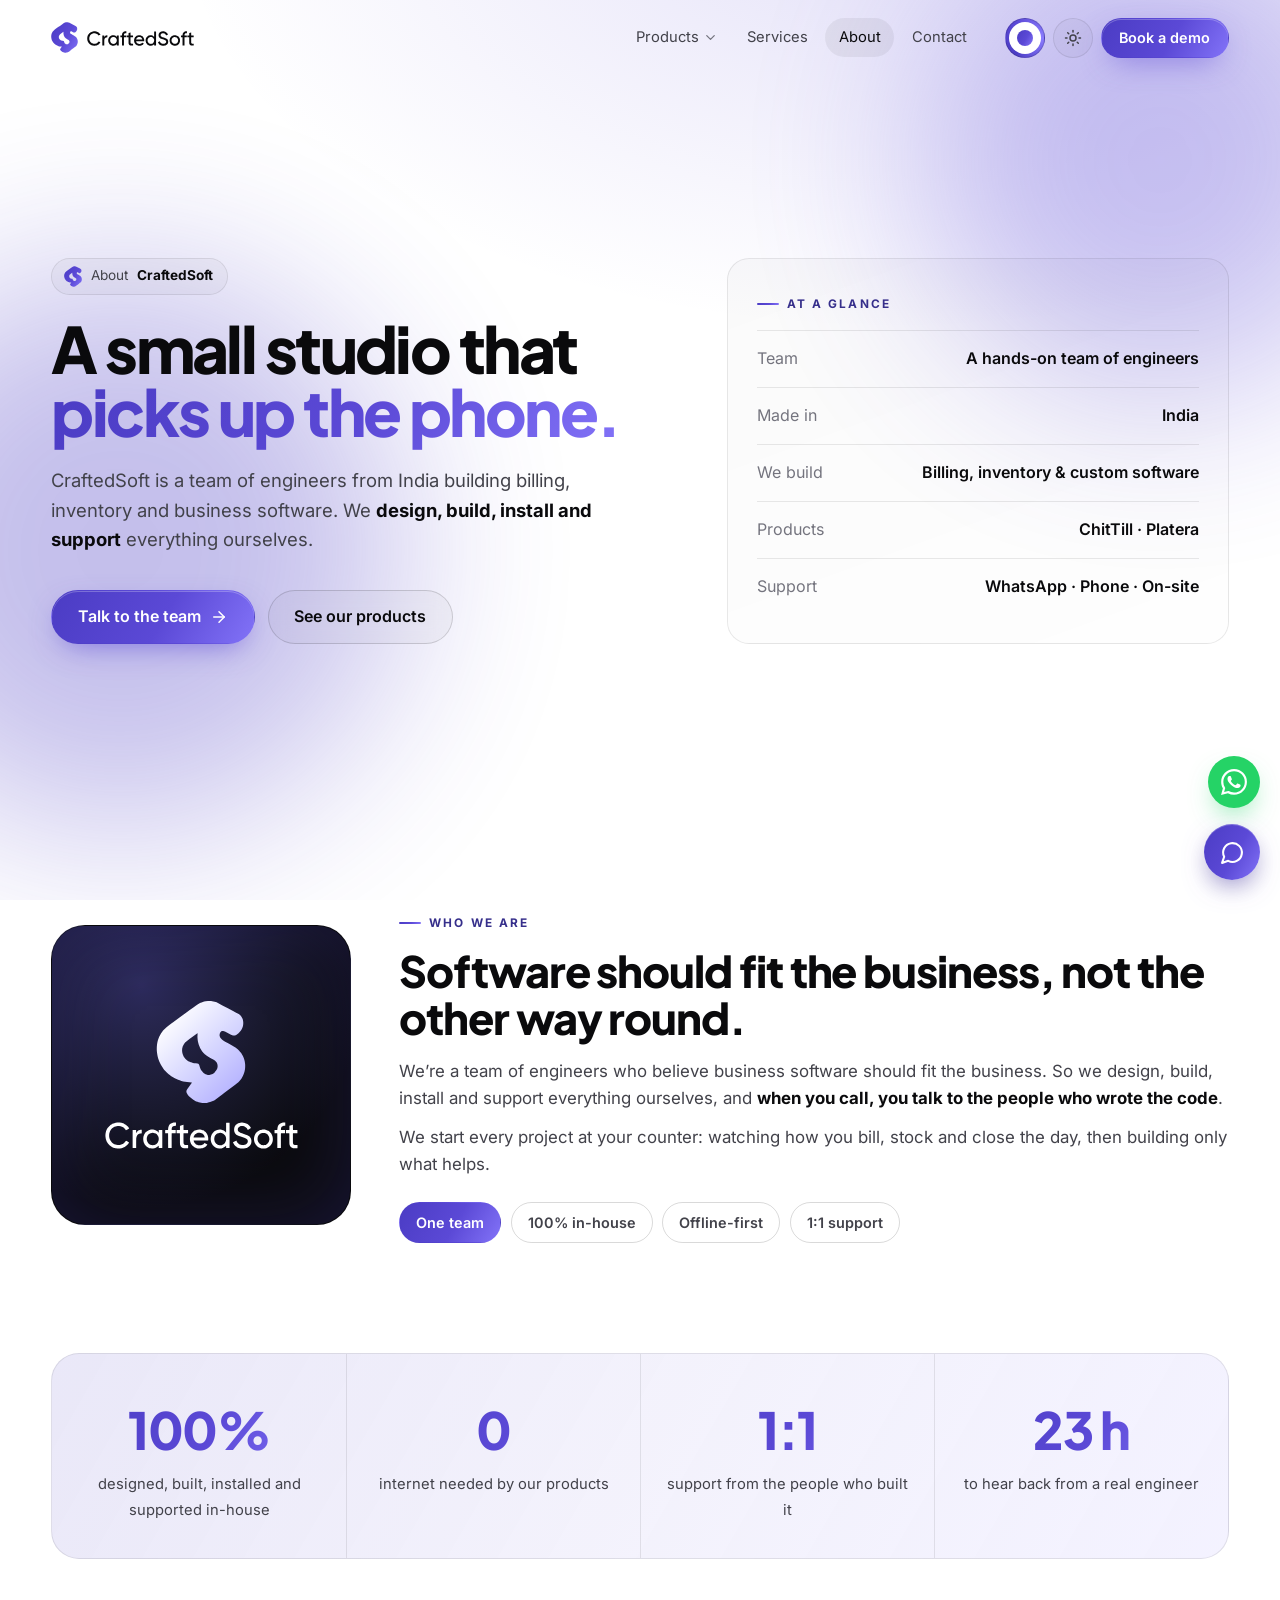
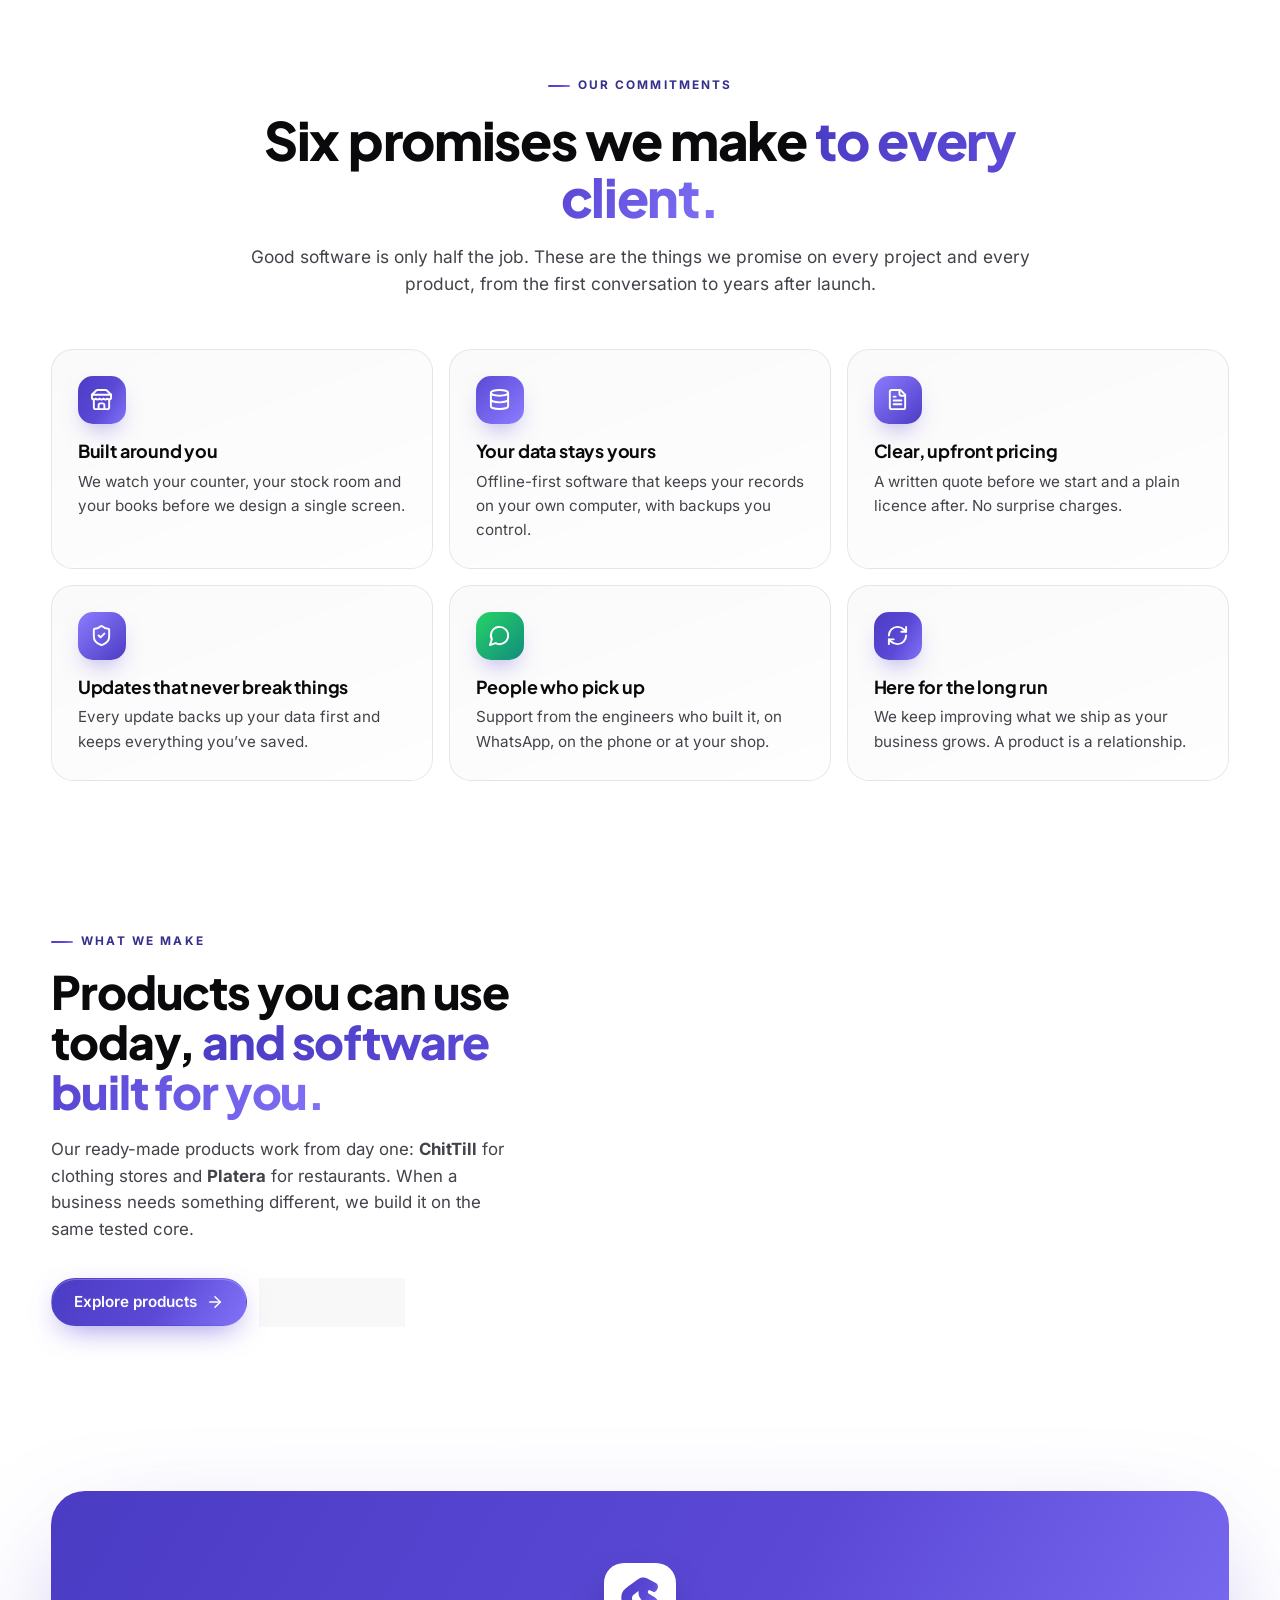
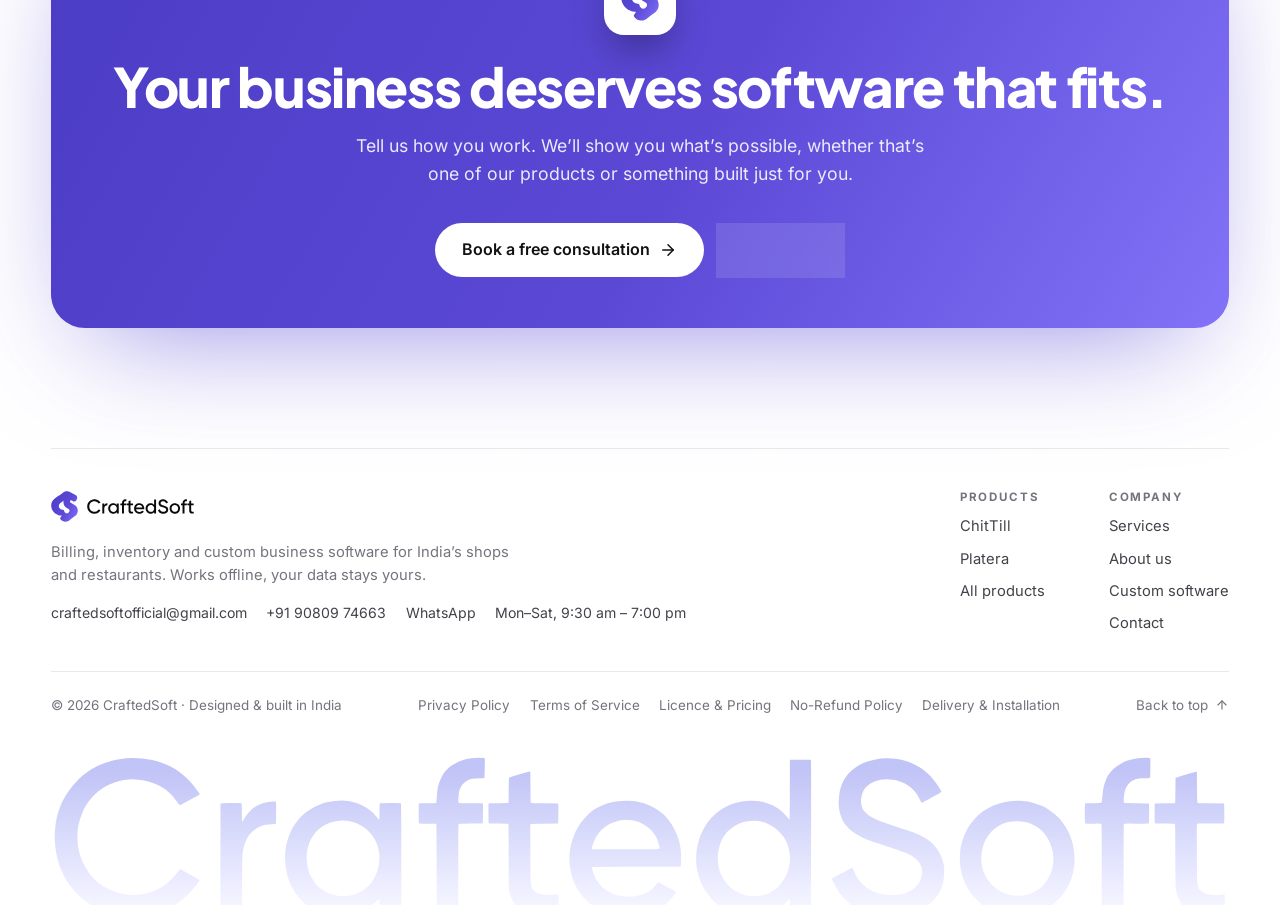
==== commit d4155d52: "updated logo" ====
--- a/about/index.html
+++ b/about/index.html
@@ -23,7 +23,7 @@
   <link rel="apple-touch-icon" href="../assets/img/apple-touch-icon.png" />
   <link rel="manifest" href="../site.webmanifest" />
 <!-- /build:head -->
-  <link rel="stylesheet" href="../assets/css/style.css?v=4fc92420" />
+  <link rel="stylesheet" href="../assets/css/style.css?v=e74b183b" />
 </head>
 <body data-page="about">
   <!-- build:sprite -->
@@ -34,15 +34,14 @@
   <!-- build:header -->
 <header class="nav" id="hdr">
     <div class="nav-in">
-      <a class="brand" href="../" aria-label="CraftedSoft home"><img class="brand-logo" src="../assets/img/logo.svg" alt="" width="32" height="32"><span class="brand-word">CRAFTED</span><span class="brand-div">Soft</span></a>
-      <div class="pmenu">
-        <button type="button" class="pmenu-btn" aria-expanded="false" aria-controls="pmenu-panel"><span class="pm-ico"><svg class="i" aria-hidden="true"><use href="#i-grid"/></svg></span><span>Products</span><svg class="i" aria-hidden="true"><use href="#i-down"/></svg></button>
+      <a class="brand" href="../" aria-label="CraftedSoft home"><span class="logo-mark" aria-hidden="true"></span><span class="logo-word" aria-hidden="true"></span></a>
+      <nav class="nav-links" aria-label="Main"><div class="pmenu">
+        <button type="button" class="pmenu-btn" aria-expanded="false" aria-controls="pmenu-panel"><span>Products</span><svg class="i" aria-hidden="true"><use href="#i-down"/></svg></button>
         <div class="pmenu-panel" id="pmenu-panel" hidden>
           <div class="pmenu-list"><div class="pmenu-head">Products</div><a class="pmenu-item" href="../products/chittill/" data-i="0" style="--pc:#5b49d6"><img src="../assets/img/chittill/chittill-icon.webp" alt="" width="34" height="34"><span><b>ChitTill</b><small>For shops</small></span></a><a class="pmenu-item" href="../products/platera/" data-i="1" style="--pc:#f26b1d"><img src="../assets/img/platera/platera-icon.webp" alt="" width="34" height="34"><span><b>Platera</b><small>For restaurants</small></span></a><div class="pmenu-sep"></div><a class="pmenu-extra" href="../products/"><i><svg class="i" aria-hidden="true"><use href="#i-grid"/></svg></i>All products</a><a class="pmenu-extra" href="../contact/?interest=custom"><i><svg class="i" aria-hidden="true"><use href="#i-plus"/></svg></i>Custom software</a></div>
           <div class="pmenu-preview"><div class="pmenu-pane" data-i="0" style="--pc:#5b49d6" hidden><img src="../assets/img/chittill/dashboard-sm.webp" alt="" loading="lazy" width="1440" height="900"><b>ChitTill · Billing made for clothing stores</b><ul><li>Keyboard-first counter</li><li>Stock by size &amp; colour</li><li>GST done right</li></ul><a class="pmenu-go" href="../products/chittill/">Explore ChitTill <svg class="i" aria-hidden="true"><use href="#i-arrow"/></svg></a></div><div class="pmenu-pane" data-i="1" style="--pc:#f26b1d" hidden><img src="../assets/img/platera/tables-sm.webp" alt="" loading="lazy" width="1440" height="900"><b>Platera · Billing made for restaurants</b><ul><li>Tables &amp; KOTs</li><li>Kitchen screen</li><li>Captain app &amp; table QR</li></ul><a class="pmenu-go" href="../products/platera/">Explore Platera <svg class="i" aria-hidden="true"><use href="#i-arrow"/></svg></a></div></div>
         </div>
-      </div>
-      <nav class="nav-links" aria-label="Main"><a href="../services/">Services</a><a href="../about/" aria-current="page">About</a><a href="../contact/">Contact</a></nav>
+      </div><a href="../services/">Services</a><a href="../about/" aria-current="page">About</a><a href="../contact/">Contact</a></nav>
       <div class="nav-act">
         <div class="schdd">
           <button type="button" class="schbtn" aria-expanded="false" aria-controls="schpop" aria-label="Colour scheme" title="Colour scheme"><span></span></button>
@@ -70,7 +69,7 @@
   <main id="main">
     <section class="hero page-hero">
       <div>
-        <div class="eyebrow"><img src="../assets/img/logo.svg" alt="" width="26" height="26" />About <b>CraftedSoft</b></div>
+        <div class="eyebrow"><span class="logo-mark" aria-hidden="true"></span>About <b>CraftedSoft</b></div>
         <h1>A small studio that <span class="grad">picks up the phone.</span></h1>
         <p class="lead">CraftedSoft is a team of engineers from India building billing, inventory and business software. We <b>design, build, install and support</b> everything ourselves.</p>
         <div class="cta-row">
@@ -91,7 +90,7 @@
     </section>
 
     <section class="about reveal">
-      <div class="about-mark" aria-hidden="true"><img src="../assets/img/logo.svg" alt="" width="64" height="64" /><span class="brand-word">CRAFTEDSOFT</span></div>
+      <div class="about-mark" aria-hidden="true"><span class="logo-mark"></span><span class="logo-word"></span></div>
       <div>
         <div class="kicker">Who we are</div>
         <h2>Software should fit the business, not the other way round.</h2>
@@ -140,7 +139,7 @@
     <section class="cta reveal">
       <div class="cta-card">
         <div class="cta-glow" aria-hidden="true"></div>
-        <img class="cta-icon" src="../assets/img/logo.svg" alt="" width="72" height="72" />
+        <span class="cta-icon logo-tile" aria-hidden="true"><span class="logo-mark"></span></span>
         <h2>Your business deserves software that fits.</h2>
         <p>Tell us how you work. We’ll show you what’s possible, whether that’s one of our products or something built just for you.</p>
         <div class="cta-row center">
@@ -155,7 +154,7 @@
 <footer class="footer">
     <div class="f-top">
       <div class="f-brand">
-        <a class="brand" href="../"><img class="brand-logo" src="../assets/img/logo.svg" alt="" width="32" height="32"><span class="brand-word">CRAFTED</span><span class="brand-div">Soft</span></a>
+        <a class="brand" href="../" aria-label="CraftedSoft home"><span class="logo-mark" aria-hidden="true"></span><span class="logo-word" aria-hidden="true"></span></a>
         <p>Billing, inventory and custom business software for India’s shops and restaurants. Works offline, your data stays yours.</p>
         <div class="f-reach"><a href="mailto:craftedsoftofficial@gmail.com">craftedsoftofficial@gmail.com</a><a href="tel:+919080974663">+91 90809 74663</a><a href="https://wa.me/919080974663" target="_blank" rel="noopener">WhatsApp</a><span>Mon–Sat, 9:30 am – 7:00 pm</span></div>
       </div>
@@ -169,7 +168,7 @@
       <nav class="f-legal" aria-label="Legal"><a href="../legal/privacy/">Privacy Policy</a><a href="../legal/terms/">Terms of Service</a><a href="../legal/licence/">Licence & Pricing</a><a href="../legal/refunds/">No-Refund Policy</a><a href="../legal/delivery/">Delivery & Installation</a></nav>
       <button type="button" class="f-top-btn" data-to-top>Back to top <svg class="i" aria-hidden="true"><use href="#i-arrow"/></svg></button>
     </div>
-    <div class="f-word" aria-hidden="true">CraftedSoft</div>
+    <div class="f-word logo-word" aria-hidden="true"></div>
   </footer>
   <a class="wa-fab" href="https://wa.me/919080974663" target="_blank" rel="noopener" data-wa="919080974663" aria-label="Chat with us on WhatsApp" data-track="WhatsApp">
     <span class="wa-fab__bubble" aria-hidden="true"><b>Questions?</b> Chat with us</span>
@@ -180,7 +179,7 @@
     <button type="button" class="help__launch" aria-expanded="false" aria-controls="cs-help-panel" aria-label="Open CS Assistant"><svg class="i i-open" aria-hidden="true"><use href="#i-message"/></svg><svg class="i i-close" aria-hidden="true"><use href="#i-x"/></svg></button>
     <section class="help__panel" id="cs-help-panel" role="dialog" aria-label="CS Assistant" hidden>
       <header class="help__head">
-        <img src="../assets/img/logo.svg" alt="" width="38" height="38">
+        <span class="logo-tile" aria-hidden="true"><span class="logo-mark"></span></span>
         <span><b>CS Assistant</b><small>Instant answers, any time</small></span>
         <button type="button" class="help__reset" title="Start over" aria-label="Start over"><svg class="i" aria-hidden="true"><use href="#i-refresh"/></svg></button>
         <button type="button" class="help__close" aria-label="Close CS Assistant"><svg class="i" aria-hidden="true"><use href="#i-x"/></svg></button>
@@ -198,7 +197,7 @@
   <script src="../assets/js/support-data.js?v=4de0f6cb" defer></script>
   <script src="../assets/js/support.js?v=7210e188" defer></script>
 <!-- /build:footer -->
-  <script src="../assets/js/site-data.js?v=37dd1e5d"></script>
+  <script src="../assets/js/site-data.js?v=e0a5f049"></script>
   <script src="../assets/js/main.js?v=62ef80a9"></script>
 </body>
 </html>
--- a/assets/css/style.css
+++ b/assets/css/style.css
@@ -151,6 +151,7 @@
 /* Pill at the top of a hero */
 .eyebrow { display: inline-flex; align-items: center; gap: 0.55rem; padding: 0.4rem 0.9rem 0.4rem 0.45rem; border-radius: 999px; background: var(--surface); border: 1px solid var(--border); font-size: 0.85rem; color: var(--text-2); }
 .eyebrow img { width: 26px; height: 26px; border-radius: 7px; }
+.eyebrow .logo-mark { height: 21px; margin-left: 0.3rem; }
 .eyebrow b { color: var(--text); }
 .eyebrow .dot { margin-left: 0.4rem; }
 
@@ -229,14 +230,25 @@
 .nav { position: sticky; top: 0; z-index: 100; height: var(--header-h); border-bottom: 1px solid transparent; transition: background 0.3s, border-color 0.3s, box-shadow 0.3s; }
 .nav.is-scrolled, .nav.open { background: var(--glass); border-bottom-color: var(--border); -webkit-backdrop-filter: blur(18px) saturate(1.4); backdrop-filter: blur(18px) saturate(1.4); }
 .nav-in { width: var(--wrap); height: 100%; margin: 0 auto; display: flex; align-items: center; gap: 1rem; }
-.brand { display: inline-flex; align-items: center; gap: 0.6rem; flex: none; }
-.brand-logo { width: 32px; height: 32px; border-radius: 9px; }
-.brand-word { font-family: var(--display); font-weight: 800; font-size: 1.12rem; letter-spacing: 0.2em; }
-.brand-div { margin-left: -0.3rem; font-size: 0.66rem; font-weight: 700; letter-spacing: 0.32em; text-transform: uppercase; background: var(--hl); -webkit-background-clip: text; background-clip: text; color: transparent; }
+/* ---------- Logo: assets/img/logo-mark.svg + logo-word.svg as CSS masks (build fills the two variables).
+   The S mark takes the colour-scheme gradient, the wordmark the text colour, so both follow the scheme and day/night. */
+:root { --logo-mark: url("data:image/svg+xml,%3Csvg xmlns='http://www.w3.org/2000/svg' viewBox='0 0 454 524'%3E%3Cpath fill='%23000' fill-rule='evenodd' d='M278.0 4.9Q273.5 4.5 269.8 4.4Q266.0 4.2 262.2 4.5Q258.5 4.8 250.8 6.0Q243.0 7.3 236.1 9.5Q229.2 11.7 225.6 13.2Q222.0 14.8 218.0 17.0Q214.0 19.1 200.4 28.2Q186.8 37.3 120.4 86.6Q54.0 135.9 47.9 141.7Q41.8 147.5 38.3 151.4Q34.9 155.2 30.7 160.8Q26.5 166.2 23.0 172.1Q19.6 178.0 16.8 183.9Q14.1 189.8 11.8 196.4Q9.5 203.0 7.7 210.9Q5.9 218.8 5.0 226.6Q4.0 234.5 3.9 243.1Q3.8 251.8 4.5 259.8Q5.2 267.8 6.7 275.8Q8.1 283.8 9.7 289.5Q11.2 295.2 13.8 302.4Q16.4 309.5 19.6 316.4Q22.8 323.2 27.7 331.5Q32.7 339.8 37.3 346.0Q41.9 352.2 45.8 356.8Q49.8 361.2 53.1 364.6Q56.5 368.0 62.5 373.1Q68.5 378.2 77.2 384.1Q86.0 390.1 94.9 394.8Q103.8 399.4 111.4 402.5Q119.0 405.6 128.1 408.2Q137.2 410.9 146.9 412.6Q156.5 414.3 168.5 415.1L180.6 415.9L180.7 416.5L180.8 417.0L180.2 418.1Q179.5 419.2 169.2 433.2Q158.8 447.2 156.6 451.0Q154.4 454.8 153.9 456.5Q153.4 458.2 153.4 460.9Q153.4 463.5 153.9 465.5Q154.4 467.5 155.7 470.4Q157.1 473.2 160.0 477.2Q162.9 481.2 166.3 485.0Q169.8 488.8 176.9 494.6Q184.0 500.5 188.1 503.2Q192.2 505.8 197.6 508.6Q203.0 511.3 208.9 513.4Q214.8 515.5 221.1 516.9Q227.5 518.4 232.9 518.9Q238.2 519.5 241.9 519.5Q245.5 519.5 249.6 519.1Q253.8 518.8 260.4 517.6Q267.0 516.4 273.4 514.5Q279.8 512.6 287.0 509.2Q294.2 505.9 299.1 502.7Q304.0 499.5 322.5 485.3Q341.0 471.1 375.8 445.2Q410.5 419.4 414.2 415.9Q418.0 412.5 421.3 408.8Q424.6 405.0 427.7 400.8Q430.8 396.5 433.5 392.0Q436.2 387.5 439.3 380.8Q442.4 374.0 444.3 368.1Q446.2 362.2 447.4 356.5Q448.6 350.8 449.2 346.0Q449.8 341.2 449.9 334.4Q450.0 327.5 449.7 323.6Q449.3 319.8 448.5 314.5Q447.6 309.2 446.2 303.5Q444.7 297.8 442.7 292.2Q440.6 286.8 438.9 283.2Q437.2 279.8 434.6 275.4Q432.1 271.0 428.7 266.4Q425.4 261.8 419.6 255.6Q413.8 249.5 407.4 244.5Q401.0 239.5 394.2 235.3Q387.5 231.2 366.2 219.3Q345.0 207.4 339.1 203.5Q333.2 199.6 331.3 197.8Q329.3 196.0 326.8 192.9Q324.4 189.8 323.0 186.5Q321.6 183.2 321.0 180.0Q320.5 176.8 321.2 172.6Q321.8 168.5 323.4 165.1Q325.0 161.8 327.4 159.6Q329.8 157.4 332.9 156.4Q336.0 155.5 338.2 155.8Q340.5 156.0 343.5 157.2Q346.5 158.3 364.1 167.4Q381.8 176.4 385.0 177.7Q388.2 178.9 390.6 179.1Q393.0 179.2 395.8 178.8Q398.5 178.2 401.5 177.0Q404.5 175.7 408.0 173.4Q411.5 171.2 414.9 168.3Q418.2 165.5 423.1 160.1Q428.0 154.8 430.9 149.9Q433.8 145.0 435.8 139.5Q437.9 134.0 438.7 130.8Q439.4 127.5 439.8 123.6Q440.2 119.8 440.2 115.1Q440.2 110.5 439.4 105.1Q438.5 99.8 436.6 94.8Q434.7 89.8 432.5 86.1Q430.2 82.5 428.2 80.1Q426.2 77.8 424.2 75.9Q422.2 74.1 419.2 72.0Q416.2 69.9 365.1 42.5Q314.0 15.1 310.0 13.2Q306.0 11.4 301.1 9.9Q296.2 8.3 289.4 6.8Q282.5 5.4 278.0 4.9ZM181.0 187.7L208.8 166.8L209.2 166.8L209.6 166.9L209.8 167.5Q210.0 168.0 209.5 175.9Q209.0 183.8 209.2 189.1Q209.5 194.5 210.2 200.1Q210.9 205.8 212.1 211.4Q213.3 217.0 214.8 221.9Q216.2 226.8 217.8 230.9Q219.4 235.0 221.5 239.4Q223.6 243.8 226.4 248.5Q229.2 253.2 231.6 256.8Q234.1 260.2 236.8 263.5Q239.5 266.8 242.6 269.9Q245.8 273.0 249.8 276.3Q253.8 279.7 260.0 283.8Q266.2 287.8 278.6 294.5Q291.0 301.1 294.8 303.8Q298.5 306.4 301.5 309.6Q304.5 312.8 306.0 315.2Q307.4 317.8 308.3 320.0Q309.2 322.2 310.1 326.9Q311.0 331.5 310.8 335.5Q310.6 339.5 309.6 342.9Q308.6 346.2 307.0 349.5Q305.4 352.8 302.2 357.0Q299.1 361.2 295.5 364.8Q292.0 368.4 289.1 370.3Q286.2 372.2 281.9 374.1Q277.5 376.0 273.0 376.9Q268.5 377.8 265.8 377.8Q263.0 377.8 260.9 377.4Q258.8 377.1 254.4 375.7Q250.0 374.2 245.9 371.7Q241.8 369.2 237.6 365.4Q233.5 361.5 230.3 357.1Q227.1 352.8 224.7 347.4Q222.2 342.0 220.3 334.9Q218.4 327.8 216.7 325.2Q215.0 322.8 213.5 321.7Q212.0 320.6 209.8 319.7Q207.5 318.9 199.8 318.5Q192.0 318.1 186.4 316.9Q180.8 315.8 176.2 314.2Q171.8 312.6 167.1 310.2Q162.5 307.8 157.9 304.4Q153.2 301.1 148.9 296.8Q144.6 292.5 142.1 288.8Q139.6 285.0 136.9 278.5Q134.2 272.0 132.9 265.5Q131.5 259.0 131.7 252.9Q131.9 246.8 132.5 243.6Q133.1 240.5 134.1 237.0Q135.2 233.5 136.5 230.5Q137.8 227.5 139.9 224.0Q142.1 220.5 144.3 217.8Q146.5 215.0 149.9 211.8Q153.2 208.6 181.0 187.7Z'/%3E%3C/svg%3E"); --logo-word: url("data:image/svg+xml,%3Csvg xmlns='http://www.w3.org/2000/svg' viewBox='0 0 1770 247'%3E%3Cpath fill='%23000' fill-rule='evenodd' d='M336.9 71.0L336.4 70.2L333.5 70.1Q330.5 70.0 326.0 70.7Q321.5 71.3 317.1 72.7Q312.8 74.1 309.9 75.6Q307.0 77.1 305.0 78.5Q303.0 79.8 300.2 82.1Q297.5 84.5 294.6 88.0Q291.8 91.5 289.6 95.4Q287.4 99.2 286.9 99.6L286.5 100.0L286.1 99.7L285.7 99.5L285.6 86.7Q285.5 74.0 285.2 73.3L284.9 72.7L284.3 72.5Q283.8 72.2 269.1 72.4Q254.5 72.6 254.0 72.9L253.4 73.3L253.3 155.2Q253.2 237.0 253.8 237.9L254.3 238.8L269.3 238.9Q284.2 239.0 285.0 238.6L285.8 238.2L285.9 196.2Q286.0 154.2 286.5 149.9Q286.9 145.5 288.0 140.9Q289.0 136.2 290.5 132.1Q292.1 128.0 293.8 124.9Q295.6 121.8 297.5 119.4Q299.4 117.0 302.5 114.4Q305.5 111.8 308.1 110.2Q310.8 108.6 314.2 107.3Q317.8 106.0 322.0 105.2Q326.2 104.5 331.1 104.2Q336.0 104.0 336.5 103.7L337.0 103.4L337.1 87.6Q337.3 71.8 336.9 71.0ZM1455.9 68.9Q1450.8 68.8 1446.5 69.1Q1442.2 69.4 1437.2 70.3Q1432.2 71.1 1424.8 73.5Q1417.2 75.9 1414.0 77.5Q1410.8 79.1 1406.6 81.6Q1402.5 84.1 1399.6 86.2Q1396.8 88.4 1393.5 91.5Q1390.2 94.5 1386.9 98.5Q1383.5 102.5 1381.3 105.9Q1379.1 109.2 1377.3 112.5Q1375.6 115.8 1373.4 121.0Q1371.2 126.2 1370.1 129.8Q1369.1 133.2 1368.2 137.4Q1367.4 141.5 1367.0 146.0Q1366.5 150.5 1366.5 155.5Q1366.5 160.5 1367.0 165.0Q1367.4 169.5 1368.2 173.6Q1369.1 177.8 1370.5 182.5Q1371.9 187.2 1373.1 190.1Q1374.3 193.0 1378.4 200.2Q1382.5 207.5 1385.1 210.8Q1387.7 214.0 1391.0 217.4Q1394.2 220.8 1397.4 223.3Q1400.5 225.9 1403.8 228.2Q1407.0 230.4 1411.4 232.8Q1415.8 235.2 1419.0 236.5Q1422.2 237.8 1429.2 239.7Q1436.2 241.6 1440.2 242.2Q1444.2 242.8 1449.8 243.0Q1455.2 243.2 1463.4 242.4Q1471.5 241.6 1476.9 240.2Q1482.2 238.7 1485.2 237.5Q1488.2 236.3 1492.9 234.0Q1497.5 231.6 1500.6 229.5Q1503.8 227.5 1510.0 222.0Q1516.2 216.5 1519.1 213.1Q1521.9 209.8 1524.5 205.9Q1527.1 202.0 1528.8 199.0Q1530.4 196.0 1532.4 191.4Q1534.4 186.8 1535.4 183.2Q1536.5 179.8 1537.4 175.1Q1538.4 170.5 1538.8 166.1Q1539.2 161.8 1539.2 156.6Q1539.2 151.5 1538.2 144.0Q1537.2 136.5 1536.3 133.1Q1535.5 129.8 1533.8 125.0Q1532.1 120.2 1530.2 116.2Q1528.2 112.2 1525.6 108.0Q1523.0 103.8 1520.8 100.9Q1518.6 98.0 1515.8 95.0Q1513.0 92.0 1507.1 87.3Q1501.2 82.7 1498.2 80.9Q1495.2 79.1 1490.0 76.6Q1484.8 74.2 1477.5 72.2Q1470.2 70.1 1465.6 69.6Q1461.0 69.0 1455.9 68.9ZM1433.0 102.9Q1438.0 101.0 1442.0 100.4Q1446.0 99.8 1452.8 99.9Q1459.5 100.0 1464.6 101.0Q1469.8 102.0 1474.2 103.8Q1478.8 105.7 1483.5 108.9Q1488.2 112.2 1491.1 115.1Q1493.9 118.0 1497.0 122.8Q1500.2 127.5 1502.6 133.2Q1505.0 139.0 1506.0 144.0Q1507.0 149.0 1507.2 152.6Q1507.5 156.2 1507.4 159.4Q1507.2 162.5 1506.2 168.1Q1505.2 173.8 1503.2 178.6Q1501.2 183.5 1498.0 188.4Q1494.9 193.2 1491.4 196.8Q1488.0 200.4 1483.8 203.3Q1479.5 206.2 1476.6 207.5Q1473.8 208.9 1470.9 209.8Q1468.0 210.7 1462.8 211.5Q1457.5 212.2 1451.9 212.0Q1446.2 211.8 1441.0 210.5Q1435.8 209.3 1431.1 207.2Q1426.5 205.1 1422.6 202.3Q1418.8 199.6 1414.8 195.6Q1410.9 191.5 1407.5 186.4Q1404.2 181.2 1402.6 177.1Q1401.0 173.0 1399.9 167.0Q1398.8 161.0 1398.8 156.0Q1398.8 151.0 1399.9 144.6Q1401.0 138.2 1402.8 133.6Q1404.6 129.0 1407.7 124.0Q1410.8 119.0 1414.4 115.3Q1418.0 111.6 1423.0 108.2Q1428.0 104.8 1433.0 102.9ZM851.2 69.8Q843.8 70.9 839.5 72.1Q835.2 73.2 830.8 75.0Q826.2 76.7 822.2 78.7Q818.2 80.6 815.9 82.2Q813.5 83.8 811.0 85.9Q808.5 88.0 804.1 92.6Q799.7 97.2 797.1 100.6Q794.5 104.0 792.2 107.9Q789.8 111.8 788.1 115.2Q786.4 118.8 784.5 124.1Q782.5 129.5 781.4 133.9Q780.4 138.2 779.7 142.9Q779.0 147.5 778.8 152.0Q778.5 156.5 778.9 161.6Q779.2 166.8 780.1 171.8Q780.9 176.8 782.1 181.1Q783.2 185.5 784.5 188.8Q785.7 192.0 787.8 196.2Q789.9 200.5 792.2 204.1Q794.5 207.8 797.4 211.2Q800.2 214.8 803.1 217.8Q806.0 220.8 809.0 223.2Q812.0 225.7 816.5 228.7Q821.0 231.6 824.4 233.4Q827.8 235.2 831.9 236.8Q836.0 238.5 840.4 239.7Q844.8 240.9 849.8 241.7Q854.8 242.5 860.0 242.9Q865.2 243.2 872.9 242.8Q880.5 242.3 885.4 241.5Q890.2 240.6 894.2 239.6Q898.2 238.5 904.4 236.0Q910.5 233.4 914.4 231.1Q918.2 228.7 921.4 226.4Q924.5 224.1 927.4 221.3Q930.2 218.5 933.2 214.9Q936.2 211.2 937.6 209.2L939.0 207.2L938.9 206.4L938.7 205.5L926.0 198.7L913.2 191.8L912.6 192.2Q911.9 192.5 908.3 196.6Q904.8 200.8 902.4 202.7Q900.0 204.7 897.8 206.1Q895.5 207.4 891.1 209.1Q886.8 210.7 882.0 211.8Q877.2 212.8 873.6 213.2Q870.0 213.5 864.0 213.2Q858.0 212.8 853.5 211.8Q849.0 210.8 844.9 209.2Q840.8 207.7 838.0 206.1Q835.2 204.6 832.6 202.6Q830.0 200.6 827.3 197.9Q824.7 195.2 822.2 191.9Q819.7 188.5 818.2 185.9Q816.8 183.2 815.2 179.0Q813.6 174.8 813.1 171.9L812.6 169.1L813.4 168.7Q814.2 168.2 879.9 168.3L945.5 168.4L946.1 167.8L946.6 167.2L946.9 158.9Q947.2 150.5 946.4 143.5Q945.6 136.5 944.4 131.6Q943.2 126.8 940.1 119.0Q936.9 111.2 933.0 105.1Q929.2 99.0 926.2 95.5Q923.2 92.0 920.7 89.7Q918.2 87.4 912.8 83.5Q907.2 79.6 900.1 76.4Q893.0 73.2 889.9 72.2Q886.8 71.3 882.0 70.3Q877.2 69.4 873.9 69.1Q870.5 68.8 864.6 68.8Q858.8 68.8 851.2 69.8ZM913.6 136.1Q914.5 140.2 914.3 140.8L914.1 141.3L913.5 141.5Q913.0 141.8 863.5 141.9Q814.0 142.0 813.4 141.8L812.8 141.6L812.6 141.0Q812.4 140.5 813.7 135.8Q815.1 131.0 817.4 126.5Q819.6 122.0 821.9 118.9Q824.2 115.8 827.7 112.3Q831.2 108.9 834.9 106.5Q838.5 104.1 842.6 102.3Q846.8 100.5 851.5 99.3Q856.2 98.1 860.2 97.9Q864.2 97.7 868.6 97.9Q873.0 98.1 878.2 99.5Q883.5 100.9 887.8 103.0Q892.0 105.1 895.8 107.9Q899.5 110.7 901.9 113.2Q904.4 115.8 906.8 119.4Q909.2 123.0 911.0 127.5Q912.8 132.0 913.6 136.1ZM376.4 91.3Q373.2 94.2 370.9 97.0Q368.6 99.8 366.2 103.2Q363.7 106.8 361.6 110.5Q359.6 114.2 358.0 118.0Q356.4 121.8 354.8 126.8Q353.3 131.8 352.3 136.4Q351.4 141.0 350.8 148.9Q350.2 156.8 351.2 165.4Q352.1 174.0 353.2 178.2Q354.2 182.5 355.8 187.1Q357.4 191.8 359.2 195.6Q361.1 199.5 363.4 203.4Q365.8 207.2 368.7 211.1Q371.7 215.0 374.3 217.9Q377.0 220.8 380.4 223.6Q383.8 226.4 387.4 228.9Q391.0 231.4 395.1 233.5Q399.2 235.7 402.9 237.1Q406.5 238.6 409.5 239.5Q412.5 240.5 418.0 241.5Q423.5 242.6 430.9 242.8Q438.2 243.0 442.5 242.6Q446.8 242.1 450.6 241.3Q454.5 240.5 460.6 238.2Q466.8 235.9 470.0 234.1Q473.2 232.3 476.4 230.1Q479.5 227.9 485.8 222.3L492.2 216.8L492.5 217.2Q492.8 217.8 492.8 227.4Q492.8 237.0 493.2 237.8L493.6 238.7L508.8 238.8Q524.0 239.0 524.7 238.8L525.3 238.6L525.5 237.9Q525.8 237.2 525.6 155.9Q525.5 74.5 525.2 73.7L524.9 72.9L523.9 72.6Q523.0 72.2 508.9 72.4Q494.8 72.5 494.1 72.7L493.4 72.9L493.1 73.8Q492.8 74.8 492.8 85.5Q492.8 96.2 492.5 96.8L492.2 97.3L491.7 97.0Q491.1 96.8 487.9 92.8Q484.8 88.8 482.5 86.7Q480.2 84.6 477.9 82.8Q475.5 81.0 471.9 78.8Q468.2 76.6 464.8 75.0Q461.2 73.4 457.8 72.2Q454.2 71.1 449.6 70.1Q445.0 69.2 440.9 68.8Q436.8 68.5 431.5 68.8Q426.2 69.0 422.2 69.6Q418.2 70.2 413.5 71.3Q408.8 72.5 405.1 73.8Q401.5 75.1 397.9 76.8Q394.2 78.5 389.8 81.3Q385.2 84.1 382.4 86.2Q379.5 88.4 376.4 91.3ZM427.0 99.8Q432.8 98.8 437.4 98.8Q442.0 98.8 448.0 99.9Q454.0 101.0 459.0 103.1Q464.0 105.3 468.6 108.5Q473.2 111.7 476.7 115.1Q480.1 118.5 483.2 123.0Q486.2 127.5 488.5 133.2Q490.8 139.0 491.8 144.1Q492.8 149.2 492.8 154.8Q492.8 160.2 491.7 166.0Q490.7 171.8 488.7 177.1Q486.7 182.5 483.7 187.4Q480.7 192.2 478.5 194.9Q476.2 197.5 474.2 199.3Q472.2 201.1 468.4 203.8Q464.5 206.4 459.1 208.6Q453.8 210.8 448.9 211.6Q444.0 212.5 438.6 212.5Q433.2 212.5 427.6 211.5Q422.0 210.4 416.8 208.3Q411.5 206.2 407.4 203.4Q403.2 200.6 400.6 198.1Q398.0 195.5 396.3 193.4Q394.5 191.2 391.6 186.5Q388.7 181.8 386.9 176.8Q385.0 171.8 384.0 165.8Q383.0 159.8 383.0 154.2Q383.0 148.8 384.1 142.9Q385.2 137.0 387.2 132.0Q389.2 127.0 392.5 122.0Q395.9 117.0 400.1 113.0Q404.2 109.1 408.5 106.6Q412.8 104.1 417.0 102.4Q421.2 100.8 427.0 99.8ZM1722.4 25.2Q1721.8 25.1 1707.2 29.4Q1692.8 33.8 1692.0 34.2L1691.3 34.6L1691.1 53.1L1690.8 71.5L1690.4 72.0Q1690.0 72.4 1689.2 72.6Q1688.5 72.8 1675.0 72.8Q1661.5 72.8 1660.9 73.0L1660.4 73.2L1660.1 74.0Q1659.8 74.8 1659.8 88.2Q1659.8 101.8 1660.1 102.3L1660.4 102.8L1660.9 103.0Q1661.5 103.2 1675.0 103.2Q1688.5 103.2 1689.2 103.4Q1690.0 103.6 1690.4 104.2Q1690.9 104.8 1690.9 150.9Q1691.0 197.0 1691.6 200.9Q1692.1 204.8 1693.3 208.9Q1694.4 213.0 1696.0 216.5Q1697.6 220.0 1698.9 222.1Q1700.3 224.2 1702.4 226.6Q1704.5 229.0 1707.0 230.9Q1709.5 232.8 1713.0 234.6Q1716.5 236.3 1719.5 237.4Q1722.5 238.5 1726.5 239.3Q1730.5 240.1 1735.2 240.5Q1740.0 241.0 1747.0 240.9Q1754.0 240.8 1758.9 240.2Q1763.8 239.6 1764.4 239.3L1765.1 239.1L1765.3 238.4Q1765.5 237.8 1765.5 224.6Q1765.5 211.5 1765.3 211.0L1765.1 210.4L1764.4 210.2Q1763.8 210.0 1759.9 210.4Q1756.0 210.8 1752.2 210.8Q1748.5 210.8 1745.0 210.4Q1741.5 210.1 1739.2 209.6Q1737.0 209.0 1734.8 208.1Q1732.5 207.1 1730.8 205.8Q1729.0 204.5 1727.8 203.0Q1726.6 201.5 1725.7 199.4Q1724.8 197.2 1724.1 192.5Q1723.5 187.8 1723.4 148.6Q1723.2 109.5 1723.4 107.0L1723.6 104.5L1724.3 103.9L1725.0 103.3L1744.1 103.3Q1763.2 103.2 1763.8 103.0L1764.3 102.8L1764.5 102.2Q1764.8 101.5 1764.7 87.9Q1764.7 74.2 1764.4 73.7L1764.2 73.2L1763.6 73.0Q1763.0 72.8 1744.6 72.8Q1726.2 72.8 1725.3 72.3L1724.4 71.9L1724.1 71.0Q1723.8 70.0 1723.6 48.1Q1723.5 26.2 1723.3 25.8L1723.1 25.3L1722.4 25.2ZM719.0 24.8Q718.5 24.6 703.9 29.0Q689.2 33.5 688.6 33.9Q687.9 34.3 687.7 34.9Q687.5 35.5 687.3 53.5L687.2 71.5L686.3 72.0Q685.5 72.5 673.0 72.5Q660.5 72.5 658.8 72.8L657.2 73.2L657.0 73.7Q656.8 74.2 656.8 88.1Q656.8 102.0 657.3 102.6L657.8 103.2L671.6 103.3Q685.5 103.4 686.0 103.6Q686.5 103.7 686.8 104.2Q687.2 104.8 687.2 151.5Q687.2 198.2 687.8 202.2Q688.4 206.2 689.2 209.4Q690.0 212.5 691.5 216.1Q693.1 219.8 694.4 221.9Q695.8 224.0 697.4 225.9Q699.0 227.7 702.5 230.4Q706.0 233.1 709.1 234.7Q712.2 236.4 715.4 237.4Q718.5 238.5 723.5 239.4Q728.5 240.3 733.1 240.7Q737.8 241.0 744.4 240.9Q751.0 240.8 755.8 240.2Q760.5 239.6 761.2 239.3L762.0 238.9L762.2 237.9Q762.5 237.0 762.5 227.8Q762.5 218.5 762.2 214.3L761.8 210.1L761.2 209.8Q760.5 209.6 755.6 210.2Q750.8 210.8 746.6 210.8Q742.5 210.8 737.6 209.9Q732.8 209.0 730.5 208.0Q728.2 206.9 726.7 205.7Q725.1 204.4 724.0 203.0Q722.8 201.5 722.0 199.5Q721.2 197.5 720.6 193.4Q720.0 189.2 719.9 147.5Q719.8 105.8 720.0 104.9L720.2 104.1L720.9 103.8Q721.5 103.4 740.8 103.5Q760.0 103.5 760.7 103.3L761.4 103.1L761.7 102.4Q762.0 101.8 762.1 88.0Q762.1 74.2 761.8 73.7L761.4 73.1L760.8 72.9Q760.2 72.8 741.4 72.8Q722.5 72.8 721.7 72.4L720.8 72.1L720.5 71.4Q720.2 70.8 720.1 48.5Q720.0 26.2 719.8 25.6L719.6 24.9L719.0 24.8ZM1142.3 8.2L1141.9 7.3L1127.5 7.2Q1113.0 7.0 1112.3 7.2Q1111.5 7.3 1111.1 7.8L1110.7 8.2L1110.6 51.9Q1110.5 95.5 1110.3 96.2L1110.1 96.8L1109.4 96.6Q1108.8 96.5 1105.2 92.0Q1101.5 87.5 1098.1 84.7Q1094.8 81.8 1091.8 79.9Q1088.8 77.9 1084.5 75.8Q1080.2 73.7 1076.8 72.5Q1073.2 71.2 1068.8 70.3Q1064.2 69.4 1060.6 69.1Q1057.0 68.8 1051.0 68.9Q1045.0 69.0 1038.8 70.1Q1032.5 71.1 1028.6 72.3Q1024.8 73.4 1020.9 75.0Q1017.0 76.6 1012.4 79.1Q1007.8 81.7 1004.0 84.4Q1000.2 87.1 996.5 90.7Q992.8 94.2 989.9 97.6Q987.1 101.0 984.6 104.8Q982.2 108.5 980.1 112.5Q978.1 116.5 976.2 121.0Q974.4 125.5 973.4 129.0Q972.3 132.5 971.3 137.4Q970.4 142.2 969.9 147.0Q969.5 151.8 969.5 156.8Q969.5 161.8 969.9 165.9Q970.4 170.0 971.2 174.1Q972.1 178.2 973.6 183.2Q975.2 188.2 976.9 192.1Q978.6 196.0 980.8 200.0Q983.0 204.0 985.8 208.0Q988.6 212.0 991.7 215.6Q994.8 219.2 997.5 221.8Q1000.2 224.4 1006.9 228.8Q1013.5 233.3 1019.0 235.8Q1024.5 238.3 1028.4 239.5Q1032.2 240.7 1036.2 241.5Q1040.2 242.4 1043.6 242.7Q1047.0 243.0 1052.0 243.0Q1057.0 243.0 1062.0 242.4Q1067.0 241.8 1073.4 240.1Q1079.8 238.4 1084.9 236.0Q1090.0 233.6 1095.2 230.0Q1100.5 226.3 1105.2 221.7L1110.0 217.1L1110.4 217.7Q1110.8 218.2 1110.8 227.8Q1110.8 237.2 1111.1 238.0L1111.5 238.7L1126.1 238.8Q1140.8 239.0 1141.6 238.6L1142.4 238.2L1142.6 123.6Q1142.8 9.0 1142.3 8.2ZM1046.5 99.9Q1052.8 98.8 1058.2 99.0Q1063.8 99.2 1068.8 100.4Q1073.8 101.7 1079.4 104.5Q1085.0 107.4 1089.6 111.1Q1094.2 114.8 1097.6 118.8Q1101.0 122.8 1103.2 126.5Q1105.4 130.2 1107.2 135.0Q1108.9 139.8 1110.0 145.9Q1111.0 152.0 1110.8 157.4Q1110.6 162.8 1109.3 168.6Q1108.0 174.5 1106.1 179.1Q1104.2 183.8 1100.6 189.1Q1097.1 194.5 1093.3 198.3Q1089.5 202.1 1085.1 204.8Q1080.8 207.4 1075.0 209.5Q1069.2 211.5 1064.9 212.1Q1060.5 212.8 1057.2 212.8Q1054.0 212.8 1050.9 212.4Q1047.8 212.1 1042.9 210.8Q1038.0 209.6 1033.0 207.2Q1028.0 204.9 1023.9 201.7Q1019.8 198.5 1016.3 194.5Q1012.8 190.5 1009.9 185.6Q1007.1 180.8 1005.4 176.1Q1003.8 171.5 1002.9 165.8Q1002.0 160.0 1002.1 154.0Q1002.2 148.0 1003.5 141.9Q1004.8 135.8 1006.7 131.1Q1008.6 126.5 1011.3 122.2Q1014.1 118.0 1018.1 114.2Q1022.0 110.4 1026.4 107.6Q1030.8 104.8 1035.5 102.9Q1040.2 101.0 1046.5 99.9ZM1254.9 5.0Q1247.5 5.2 1239.8 6.8Q1232.0 8.2 1228.8 9.3Q1225.5 10.4 1221.4 12.2Q1217.2 14.1 1214.5 15.6Q1211.8 17.2 1208.1 19.8Q1204.5 22.4 1201.2 25.7Q1197.9 29.0 1196.0 31.6Q1194.0 34.2 1192.4 37.0Q1190.8 39.8 1189.5 42.8Q1188.2 45.8 1187.2 48.8Q1186.3 51.8 1185.4 56.9Q1184.5 62.0 1184.2 69.0Q1184.0 76.0 1184.6 79.9Q1185.1 83.8 1186.2 87.9Q1187.2 92.0 1189.3 96.6Q1191.4 101.2 1193.7 104.4Q1196.0 107.5 1200.1 111.3Q1204.2 115.1 1208.5 118.0Q1212.8 120.8 1218.4 123.6Q1224.0 126.3 1228.2 128.0Q1232.5 129.6 1257.4 137.7Q1282.2 145.9 1287.4 148.2Q1292.5 150.6 1295.8 152.7Q1299.0 154.9 1302.1 158.2Q1305.2 161.5 1306.1 163.0Q1307.0 164.5 1307.9 166.8Q1308.7 169.0 1309.2 172.0Q1309.8 175.0 1309.8 177.0Q1309.8 179.0 1308.7 183.5Q1307.6 188.0 1306.4 190.5Q1305.1 193.0 1303.3 195.2Q1301.5 197.5 1298.9 199.8Q1296.2 202.2 1293.6 203.8Q1291.0 205.4 1287.1 207.0Q1283.2 208.5 1280.4 209.2Q1277.5 209.9 1272.6 210.4Q1267.8 211.0 1264.2 211.0Q1260.8 211.0 1255.5 210.4Q1250.2 209.8 1246.2 208.9Q1242.2 208.0 1238.5 206.6Q1234.8 205.2 1230.5 202.7Q1226.2 200.2 1222.2 196.6Q1218.2 193.0 1216.0 190.2Q1213.8 187.5 1211.8 184.4Q1209.8 181.2 1207.7 176.1Q1205.6 171.0 1205.0 170.5L1204.5 170.0L1202.4 170.9Q1200.2 171.8 1187.3 178.8L1174.4 185.8L1174.2 186.5L1174.0 187.2L1177.7 194.6Q1181.4 202.0 1185.3 207.6Q1189.1 213.2 1193.7 217.8Q1198.2 222.4 1202.6 225.5Q1207.0 228.7 1209.6 230.2Q1212.2 231.7 1219.4 234.7Q1226.5 237.7 1235.5 239.8Q1244.5 241.8 1248.8 242.3Q1253.0 242.8 1259.5 242.9Q1266.0 243.0 1273.9 242.3Q1281.8 241.6 1285.4 240.9Q1289.0 240.2 1293.5 238.9Q1298.0 237.6 1304.4 234.7Q1310.8 231.9 1317.2 227.2Q1323.8 222.5 1327.9 217.9Q1332.0 213.2 1333.9 210.2Q1335.8 207.2 1337.1 204.5Q1338.4 201.8 1339.5 198.5Q1340.7 195.2 1341.6 190.9Q1342.6 186.5 1342.9 179.5Q1343.2 172.5 1342.9 169.2Q1342.6 166.0 1341.4 161.4Q1340.3 156.8 1337.9 151.6Q1335.6 146.5 1332.5 142.0Q1329.3 137.5 1325.7 133.8Q1322.0 130.1 1318.0 127.4Q1314.0 124.6 1310.1 122.6Q1306.2 120.6 1299.8 117.9Q1293.2 115.2 1279.8 111.0Q1266.2 106.8 1256.5 103.3Q1246.8 99.9 1240.8 97.2Q1234.8 94.4 1230.9 91.9Q1227.0 89.4 1224.2 86.4Q1221.5 83.5 1220.0 80.4Q1218.6 77.2 1218.0 72.9Q1217.5 68.5 1218.2 64.0Q1219.0 59.5 1219.8 57.5Q1220.6 55.5 1221.9 53.2Q1223.2 51.0 1224.9 49.1Q1226.5 47.2 1229.0 45.2Q1231.5 43.2 1233.4 42.2Q1235.2 41.1 1238.9 39.7Q1242.5 38.2 1247.2 37.4Q1252.0 36.5 1256.2 36.5Q1260.5 36.5 1265.6 37.3Q1270.8 38.0 1275.1 39.4Q1279.5 40.9 1283.0 42.7Q1286.5 44.4 1289.6 46.7Q1292.8 48.9 1295.8 51.9Q1298.9 55.0 1301.1 58.1Q1303.3 61.2 1305.8 66.1Q1308.2 71.0 1308.8 71.5L1309.3 72.0L1309.9 71.9Q1310.5 71.8 1324.2 64.1Q1338.0 56.5 1338.4 55.7L1338.9 55.0L1334.5 48.0Q1330.2 41.0 1326.3 36.4Q1322.5 31.8 1317.4 27.2Q1312.2 22.6 1306.6 18.9Q1301.0 15.3 1294.4 12.4Q1287.8 9.4 1281.4 7.8Q1275.0 6.2 1268.6 5.5Q1262.2 4.8 1254.9 5.0ZM111.6 5.0Q106.5 5.4 98.8 6.9Q91.0 8.3 84.9 10.2Q78.8 12.2 73.5 14.4Q68.2 16.6 63.2 19.2Q58.2 21.9 54.1 24.7Q50.0 27.6 45.9 31.0Q41.8 34.5 38.5 37.9Q35.2 41.2 30.4 47.1Q25.5 53.0 22.3 57.9Q19.1 62.8 17.0 66.9Q14.8 71.0 13.0 75.4Q11.2 79.8 9.2 86.0Q7.3 92.2 6.2 97.6Q5.2 103.0 4.5 109.9Q3.8 116.8 3.8 122.5Q3.8 128.2 4.5 135.8Q5.2 143.2 6.7 150.6Q8.3 158.0 9.9 163.0Q11.4 168.0 13.5 173.0Q15.6 178.0 18.3 183.2Q21.1 188.5 24.1 192.9Q27.1 197.2 31.2 202.1Q35.2 207.0 39.6 211.2Q44.0 215.3 47.6 218.1Q51.2 221.0 56.0 224.0Q60.8 227.1 67.0 230.2Q73.2 233.4 77.8 235.0Q82.2 236.7 88.4 238.4Q94.5 240.2 100.5 241.2Q106.5 242.3 112.9 242.8Q119.2 243.2 129.2 242.8Q139.2 242.3 146.8 240.9Q154.2 239.5 158.9 238.0Q163.5 236.6 168.8 234.4Q174.0 232.2 180.2 228.6Q186.5 225.1 192.2 220.7Q198.0 216.3 202.9 211.7Q207.8 207.0 213.6 199.9Q219.5 192.8 220.6 191.1Q221.6 189.5 221.6 188.8L221.6 188.1L212.3 182.7Q203.0 177.2 198.0 174.6L193.0 172.1L192.3 172.4Q191.6 172.8 188.5 176.9Q185.3 181.0 181.2 185.4Q177.0 189.8 171.9 194.0Q166.8 198.2 161.5 201.2Q156.2 204.1 149.6 206.4Q143.0 208.7 135.9 209.7Q128.8 210.8 124.2 210.8Q119.8 210.8 115.0 210.3Q110.2 209.8 106.5 209.1Q102.8 208.4 97.8 207.0Q92.8 205.5 88.5 203.8Q84.2 202.0 81.4 200.4Q78.5 198.9 74.9 196.4Q71.2 193.9 68.6 191.7Q66.0 189.5 63.2 186.8Q60.5 184.0 58.0 181.0Q55.6 178.0 51.5 171.4Q47.4 164.8 45.8 161.1Q44.1 157.5 42.6 153.0Q41.0 148.5 40.0 143.6Q38.9 138.8 38.5 134.8Q38.0 130.8 38.0 123.5Q38.0 116.2 38.5 112.5Q38.9 108.8 40.0 103.9Q41.0 99.0 43.7 91.6Q46.3 84.2 48.5 80.1Q50.7 76.0 53.8 71.6Q56.9 67.2 61.3 62.5Q65.8 57.8 69.1 55.0Q72.5 52.3 77.0 49.4Q81.5 46.6 86.2 44.4Q91.0 42.2 96.0 40.6Q101.0 39.1 106.0 38.1Q111.0 37.2 116.5 36.8Q122.0 36.5 129.2 37.2Q136.5 37.9 143.0 39.5Q149.5 41.2 155.6 43.8Q161.8 46.3 166.0 48.9Q170.2 51.5 174.1 54.8Q178.0 58.0 180.9 61.2Q183.9 64.5 187.3 69.5Q190.8 74.5 191.4 74.9L192.0 75.4L192.8 75.2Q193.5 75.1 207.1 67.6Q220.8 60.1 221.3 59.7L221.8 59.2L221.9 58.7L221.9 58.2L216.8 51.2Q211.6 44.2 206.8 39.1Q202.0 34.0 195.8 29.0Q189.5 24.0 185.6 21.6Q181.8 19.1 177.5 17.0Q173.2 14.8 165.8 12.0Q158.2 9.2 150.5 7.6Q142.8 5.9 135.2 5.2Q127.8 4.5 122.2 4.5Q116.8 4.5 111.6 5.0ZM1652.7 4.5Q1652.2 4.1 1645.6 4.1Q1639.0 4.0 1631.9 5.1Q1624.8 6.3 1619.0 8.4Q1613.2 10.6 1608.9 13.2Q1604.5 15.8 1601.5 18.1Q1598.5 20.5 1596.1 22.9Q1593.7 25.2 1591.7 28.0Q1589.6 30.8 1588.3 33.4Q1586.9 36.0 1585.6 39.8Q1584.2 43.5 1583.3 47.2Q1582.4 51.0 1581.2 61.3L1580.1 71.7L1579.2 72.1Q1578.2 72.5 1567.5 72.5Q1556.8 72.5 1556.1 72.7Q1555.5 72.8 1555.2 73.3Q1554.8 73.8 1554.7 83.5Q1554.5 93.2 1554.8 98.0L1555.0 102.7L1556.1 103.1Q1557.2 103.5 1567.6 103.4Q1578.0 103.2 1578.7 103.5L1579.5 103.7L1579.8 104.3Q1580.2 105.0 1580.2 171.1Q1580.2 237.2 1580.5 237.8Q1580.7 238.4 1581.1 238.6Q1581.5 238.9 1596.5 238.9Q1611.5 239.0 1612.3 238.5L1613.1 238.0L1613.1 171.5Q1613.1 105.0 1613.6 104.4Q1614.0 103.7 1614.9 103.5Q1615.8 103.2 1632.5 103.4Q1649.2 103.5 1650.1 103.2L1650.9 102.9L1651.2 101.9Q1651.5 101.0 1651.5 87.9Q1651.5 74.8 1651.3 74.0L1651.1 73.3L1650.4 73.0Q1649.8 72.8 1632.0 72.5L1614.2 72.3L1613.6 71.4Q1613.0 70.5 1613.4 64.5Q1613.9 58.5 1614.8 55.1Q1615.7 51.8 1617.0 49.0Q1618.4 46.2 1620.3 44.0Q1622.2 41.8 1624.1 40.3Q1626.0 38.9 1628.4 37.8Q1630.8 36.7 1633.9 35.9Q1637.0 35.2 1639.5 35.0Q1642.0 34.8 1646.6 34.9Q1651.2 35.0 1652.0 34.7L1652.7 34.4L1653.0 32.3Q1653.2 30.2 1653.4 18.2Q1653.5 6.2 1653.3 5.5Q1653.2 4.8 1652.7 4.5ZM650.5 4.5Q650.0 4.2 642.6 4.2Q635.2 4.2 628.8 5.3Q622.2 6.3 616.5 8.4Q610.8 10.6 605.4 13.7Q600.0 16.8 597.9 18.5Q595.8 20.2 592.9 23.5Q590.0 26.8 588.4 29.4Q586.8 32.0 585.1 35.8Q583.4 39.5 582.3 42.8Q581.3 46.0 580.6 49.2Q579.9 52.5 579.1 62.2L578.3 71.9L577.7 72.2Q577.0 72.5 565.5 72.5Q554.0 72.5 553.3 72.7Q552.6 72.8 552.2 73.3Q551.9 73.8 551.8 87.5Q551.8 101.2 552.0 102.1L552.2 102.9L553.0 103.2Q553.8 103.5 565.2 103.5Q576.8 103.5 577.4 103.7L578.1 103.9L578.4 104.5Q578.7 105.0 578.8 171.2Q579.0 237.5 579.5 238.2L580.0 238.9L594.9 238.9Q609.8 239.0 610.6 238.5L611.4 238.0L611.4 171.5Q611.4 105.0 611.7 104.5Q612.1 103.9 612.7 103.7Q613.2 103.5 630.6 103.3L647.9 103.2L648.2 102.5Q648.5 101.8 648.6 87.8L648.6 73.8L647.9 73.2L647.2 72.6L634.8 72.7Q622.2 72.8 617.3 72.5L612.3 72.2L611.8 71.2Q611.2 70.2 611.7 63.9Q612.1 57.5 612.8 54.9Q613.4 52.2 614.8 49.4Q616.2 46.5 617.8 44.4Q619.5 42.3 621.8 40.6Q624.0 38.9 626.0 37.9Q628.0 36.9 630.4 36.3Q632.8 35.7 637.0 35.3Q641.2 34.9 645.5 35.0Q649.8 35.2 650.3 34.8L650.9 34.4L651.2 20.3Q651.5 6.2 651.3 5.5L651.1 4.8L650.5 4.5Z'/%3E%3C/svg%3E"); }
+.logo-mark, .logo-word { display: inline-block; flex: none; -webkit-mask-position: center; mask-position: center; -webkit-mask-size: contain; mask-size: contain; -webkit-mask-repeat: no-repeat; mask-repeat: no-repeat; }
+.logo-mark { height: 32px; aspect-ratio: 454 / 524; background: var(--hl); -webkit-mask-image: var(--logo-mark); mask-image: var(--logo-mark); }
+.logo-word { height: 16px; aspect-ratio: 1770 / 247; background: currentColor; -webkit-mask-image: var(--logo-word); mask-image: var(--logo-word); }
+/* App-icon style: solid white tile, S in the scheme gradient (--grad stays dark in Mono, so it shows on white in both themes) */
+.logo-tile { display: inline-grid; place-items: center; flex: none; width: 38px; height: 38px; border-radius: 12px; background: #fff; box-shadow: 0 6px 16px -6px rgb(0 0 0 / 0.35); }
+.logo-tile .logo-mark { height: 62%; background: var(--grad); }
+.brand { display: inline-flex; align-items: center; gap: 0.55rem; flex: none; color: var(--text); }
+.brand .logo-mark { height: 31px; }
+.brand .logo-word { height: 15px; margin-top: 1px; }
 .nav-links { margin-left: auto; display: flex; align-items: center; gap: 0.25rem; }
-.nav-links a { position: relative; padding: 0.5rem 0.85rem; border-radius: 999px; font-size: 0.92rem; color: var(--text-2); transition: color 0.2s, background 0.2s; }
-.nav-links a:hover { color: var(--text); background: var(--surface-2); }
-.nav-links a[aria-current='page'] { color: var(--text); background: var(--surface-2); }
+.nav-links > a { position: relative; padding: 0.5rem 0.85rem; border-radius: 999px; font-size: 0.92rem; color: var(--text-2); transition: color 0.2s, background 0.2s; }
+.nav-links > a:hover { color: var(--text); background: var(--surface-2); }
+.nav-links > a[aria-current='page'] { color: var(--text); background: var(--surface-2); }
+.nav-sep { width: 1px; height: 18px; margin: 0 0.35rem; background: var(--border-2); }
+.nav-links > a, .pmenu-btn { white-space: nowrap; }
+@media (max-width: 1180px) { .nav-links { gap: 0; } .nav-links > a { padding-inline: 0.6rem; } .pmenu-btn { padding-inline: 0.6rem 0.45rem; } .nav-sep { margin: 0 0.2rem; } }
 .nav-act { display: flex; align-items: center; gap: 0.5rem; }
 .nav-links + .nav-act { margin-left: 0.5rem; }
 .nav-menu { display: none; position: relative; width: 42px; height: 42px; border-radius: 50%; border: 1px solid var(--border-2); background: var(--surface); }
@@ -253,14 +265,13 @@
 
 /* ---------- Products menu: the list on the left, a preview of the hovered product on the right ---------- */
 .pmenu { position: relative; }
-.pmenu-btn { display: inline-flex; align-items: center; gap: 9px; height: 42px; padding: 0 12px 0 7px; border-radius: 999px; border: 1px solid var(--border); background: var(--surface); color: var(--text); font: 600 0.9rem var(--sans); transition: background 0.2s, border-color 0.2s; }
-.pmenu-btn:hover, .pmenu-btn[aria-expanded='true'] { background: var(--surface-2); border-color: var(--border-2); }
-.pmenu-btn img, .pmenu-btn .pm-ico { width: 28px; height: 28px; border-radius: 9px; }
-.pmenu-btn .pm-ico { display: grid; place-items: center; background: var(--primary); color: var(--on-primary); }
-.pmenu-btn .pm-ico .i { width: 15px; height: 15px; }
-.pmenu-btn > .i { width: 16px; height: 16px; color: var(--muted); transition: rotate 0.25s; }
+/* Sits first in the right-hand links and looks like one of them; the panel opens centred under it */
+.pmenu-btn { display: inline-flex; align-items: center; gap: 4px; padding: 0.5rem 0.7rem 0.5rem 0.85rem; border-radius: 999px; color: var(--text-2); font: inherit; font-size: 0.92rem; transition: color 0.2s, background 0.2s; }
+.pmenu-btn:hover, .pmenu-btn[aria-expanded='true'] { color: var(--text); background: var(--surface-2); }
+.pmenu[data-here] .pmenu-btn { color: var(--text); }
+.pmenu-btn > .i { width: 15px; height: 15px; color: var(--muted); transition: rotate 0.25s; }
 .pmenu-btn[aria-expanded='true'] > .i { rotate: 180deg; }
-.pmenu-panel { position: absolute; top: calc(100% + 12px); left: 0; z-index: 120; display: grid; grid-template-columns: 220px 330px; border-radius: 20px; overflow: hidden; background: var(--panel); border: 1px solid var(--border-2); box-shadow: var(--shadow-2); animation: pmenu-in 0.16s ease; }
+.pmenu-panel { position: absolute; top: calc(100% + 16px); left: 50%; transform: translateX(-50%); z-index: 120; display: grid; grid-template-columns: 220px 330px; border-radius: 20px; overflow: hidden; background: var(--panel); border: 1px solid var(--border-2); box-shadow: var(--shadow-2); animation: pmenu-in 0.16s ease; }
 .pmenu-panel[hidden] { display: none; }
 @keyframes pmenu-in { from { opacity: 0; translate: 0 -6px; } }
 .pmenu-list { padding: 10px; border-right: 1px solid var(--border); display: flex; flex-direction: column; gap: 2px; }
@@ -315,7 +326,7 @@
 /* ---------- Phone menu ---------- */
 .mnav { display: none; }
 @media (max-width: 960px) {
-  .nav-links, .nav-act .nav-cta, .nav-act .schdd, .nav-act .theme-btn, .nav-in > .pmenu { display: none; }
+  .nav-links, .nav-act .nav-cta, .nav-act .schdd, .nav-act .theme-btn { display: none; }
   .nav-menu { display: block; }
   .nav-act { margin-left: auto; }
   .mnav { position: absolute; left: 0; right: 0; top: 100%; display: none; max-height: calc(100vh - var(--header-h)); overflow-y: auto; padding: 14px var(--gutter) 22px; background: var(--panel); border-bottom: 1px solid var(--border); box-shadow: var(--shadow-2); }
@@ -375,8 +386,7 @@
 @keyframes help-in { from { opacity: 0; transform: translateX(14px) scale(0.97); } }
 .help__head { position: relative; overflow: hidden; isolation: isolate; display: flex; align-items: center; gap: 12px; padding: 16px 14px 16px 18px; background: var(--panel-grad); color: var(--on-panel); }
 .help__head::after { content: ''; position: absolute; z-index: -1; width: 200px; height: 200px; right: -70px; top: -120px; border-radius: 50%; background: radial-gradient(circle, rgb(255 255 255 / 0.25), transparent 70%); }
-.help__head img { width: 38px; height: 38px; border-radius: 12px; background: #fff; padding: 3px; }
-.help__head span { margin-right: auto; }
+.help__head > span:not(.logo-tile) { margin-right: auto; }
 .help__head b { display: block; font-family: var(--display); font-weight: 800; font-size: 1rem; }
 .help__head small { display: flex; align-items: center; gap: 6px; font-size: 0.78rem; opacity: 0.85; }
 .help__head small::before { content: ''; width: 7px; height: 7px; border-radius: 50%; background: #4ade80; }
@@ -423,9 +433,9 @@
 
 /* Big faded wordmark along the bottom of the footer, tinted with the colour scheme */
 .footer { padding-bottom: 0; overflow: hidden; }
-.f-word { margin: clamp(1.4rem, 3vw, 2.6rem) 0 -0.14em; text-align: center; font-family: var(--display); font-weight: 800; font-size: clamp(64px, 15.5vw, 272px); line-height: 1; letter-spacing: -0.055em; white-space: nowrap; user-select: none; pointer-events: none;
-  background: linear-gradient(180deg, color-mix(in oklab, var(--c2) 34%, var(--bg)) 10%, color-mix(in oklab, var(--c3) 8%, var(--bg)) 92%); -webkit-background-clip: text; background-clip: text; color: transparent; }
-:root[data-theme='dark'] .f-word { background: linear-gradient(180deg, color-mix(in oklab, var(--c2) 42%, var(--bg)) 10%, color-mix(in oklab, var(--c3) 6%, var(--bg)) 92%); -webkit-background-clip: text; background-clip: text; }
+.f-word { display: block; width: 100%; height: auto; margin: clamp(1.4rem, 3vw, 2.6rem) 0 -1.2%; user-select: none; pointer-events: none;
+  background: linear-gradient(180deg, color-mix(in oklab, var(--c2) 34%, var(--bg)) 10%, color-mix(in oklab, var(--c3) 8%, var(--bg)) 92%); }
+:root[data-theme='dark'] .f-word { background: linear-gradient(180deg, color-mix(in oklab, var(--c2) 42%, var(--bg)) 10%, color-mix(in oklab, var(--c3) 6%, var(--bg)) 92%); }
 
 /* ===== 40-components.css ===== */
 /* =====================================================================
@@ -592,7 +602,7 @@
 .cta-glow { position: absolute; inset: -40%; background: radial-gradient(circle at 30% 20%, rgb(255 255 255 / 0.3), transparent 40%), radial-gradient(circle at 80% 90%, rgb(255 255 255 / 0.16), transparent 40%); animation: spin 30s linear infinite; pointer-events: none; }
 @keyframes spin { to { transform: rotate(360deg); } }
 .cta-card > * { position: relative; }
-.cta-icon { margin: 0 auto 1.4rem; width: 72px; height: 72px; border-radius: 20px; box-shadow: 0 20px 40px -10px rgb(0 0 0 / 0.4); }
+.cta-icon { display: grid; margin: 0 auto 1.4rem; width: 72px; height: 72px; border-radius: 20px; box-shadow: 0 20px 40px -10px rgb(0 0 0 / 0.4); }
 .cta-card h2 { font-size: clamp(2rem, 4.4vw, 3.4rem); }
 .cta-card > p { max-width: 600px; margin: 1rem auto 0; font-size: 1.1rem; color: color-mix(in oklab, var(--on-panel) 88%, transparent); }
 .cta-card .btn-ghost { background: rgb(255 255 255 / 0.12); border-color: rgb(255 255 255 / 0.3); color: var(--on-panel); }
@@ -604,8 +614,8 @@
 /* ---------- About: a brand tile beside the story ---------- */
 .about { display: grid; grid-template-columns: 300px minmax(0, 1fr); gap: 3rem; align-items: center; }
 .about-mark { aspect-ratio: 1; border-radius: 34px; display: grid; place-content: center; justify-items: center; gap: 1.1rem; background: radial-gradient(circle at 30% 20%, color-mix(in oklab, var(--aurora-2) 38%, #16161b), #0b0b0e 70%); border: 1px solid var(--border-2); box-shadow: inset 0 0 80px color-mix(in oklab, var(--aurora-1) 22%, transparent); color: #fff; }
-.about-mark img { width: 64px; height: 64px; border-radius: 18px; }
-.about-mark .brand-word { font-size: 1.7rem; letter-spacing: 0.25em; padding-left: 0.25em; text-shadow: 0 0 40px color-mix(in oklab, var(--aurora-2) 60%, transparent); }
+.about-mark .logo-mark { height: 104px; background: linear-gradient(135deg, #fff 15%, color-mix(in oklab, var(--c3) 70%, #fff)); }
+.about-mark .logo-word { height: 27px; color: #fff; }
 .about h2 { font-size: clamp(1.8rem, 3.4vw, 2.7rem); }
 .about p { margin-top: 1rem; color: var(--text-2); font-size: 1.05rem; }
 .about p + p { margin-top: 0.8rem; }
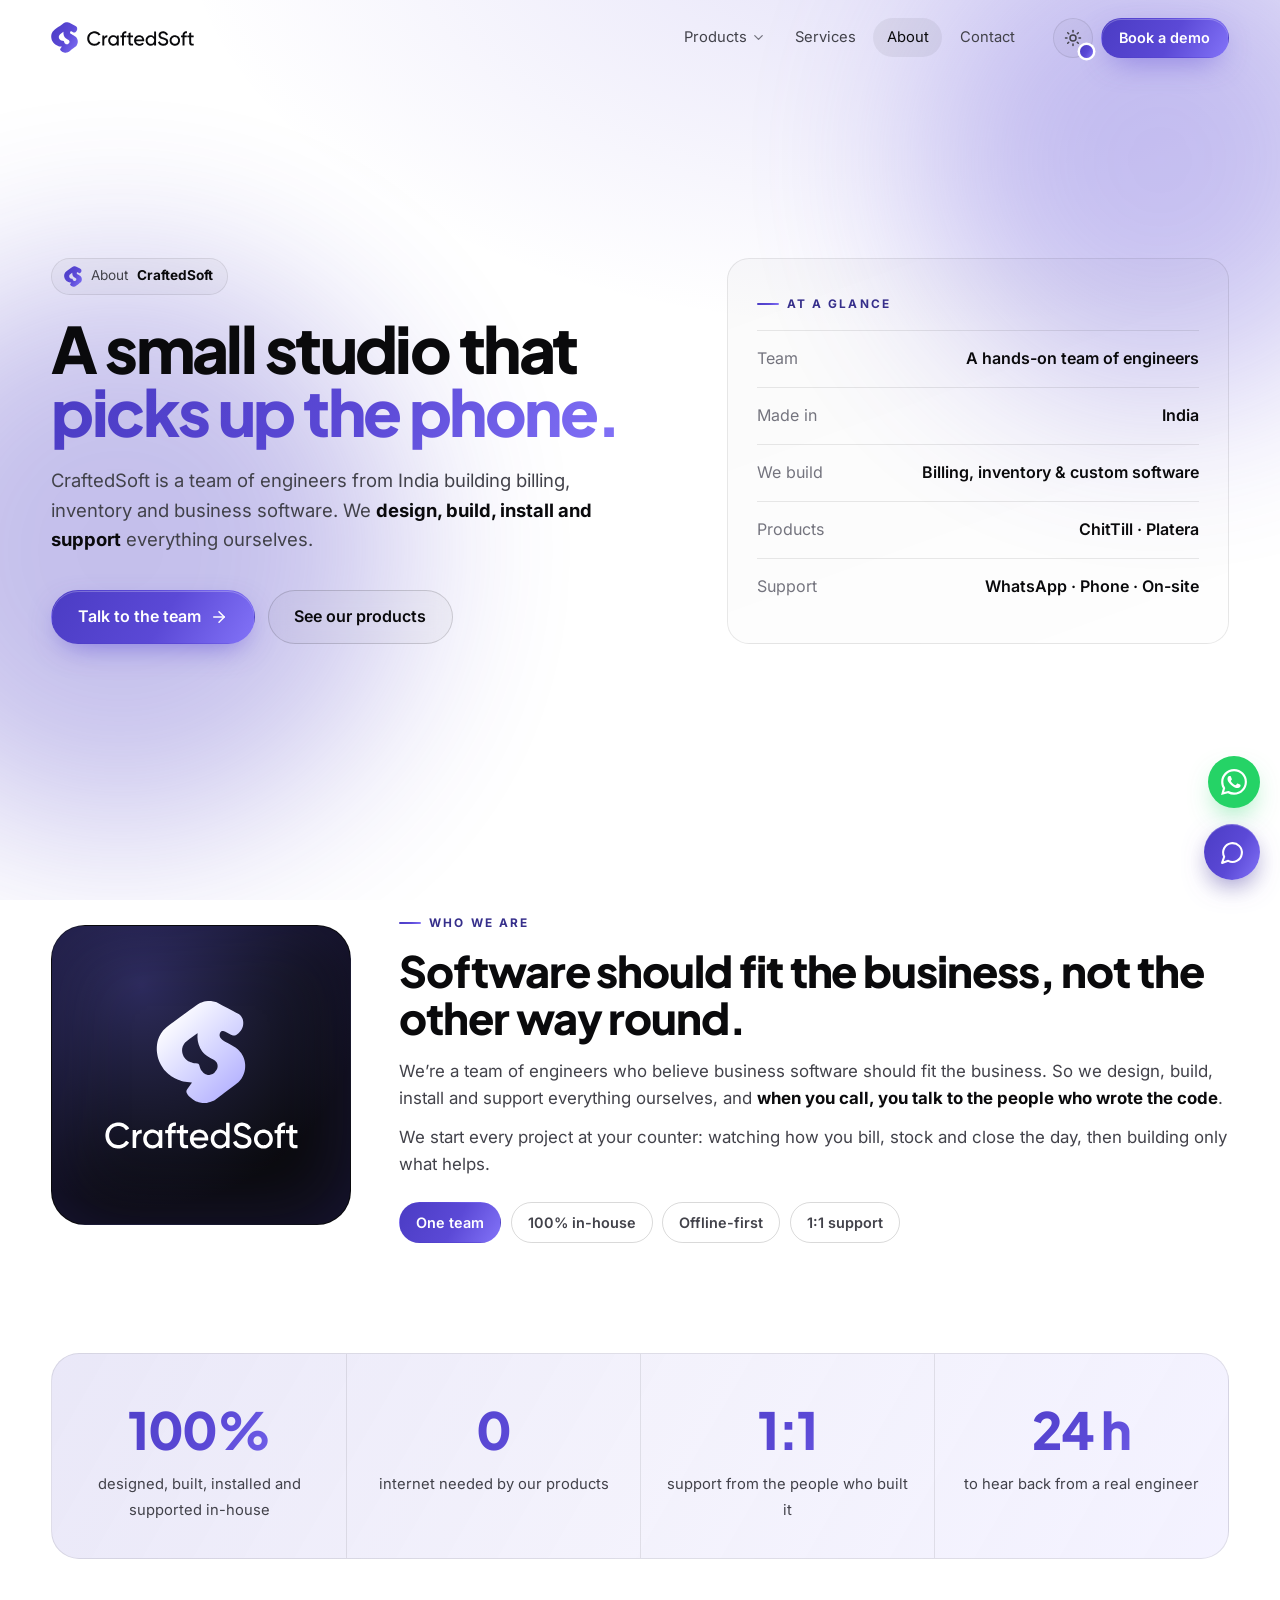
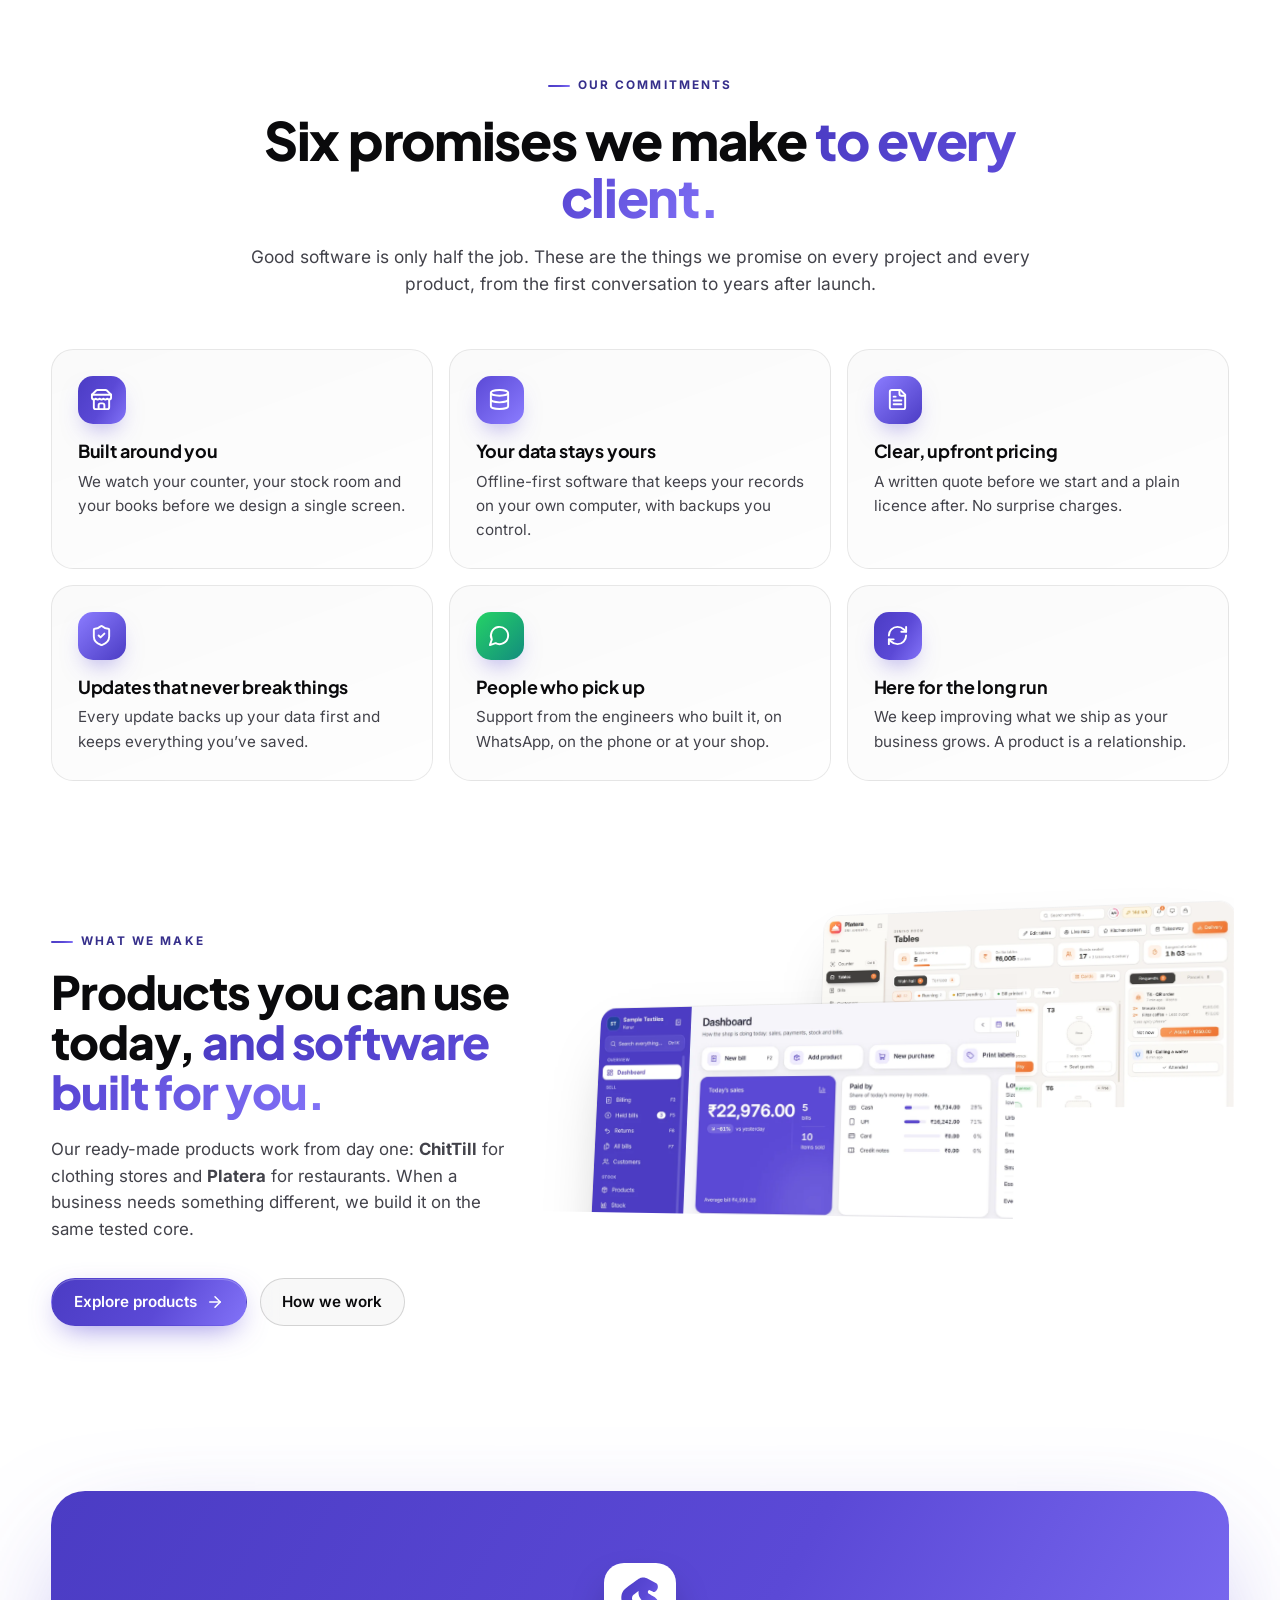
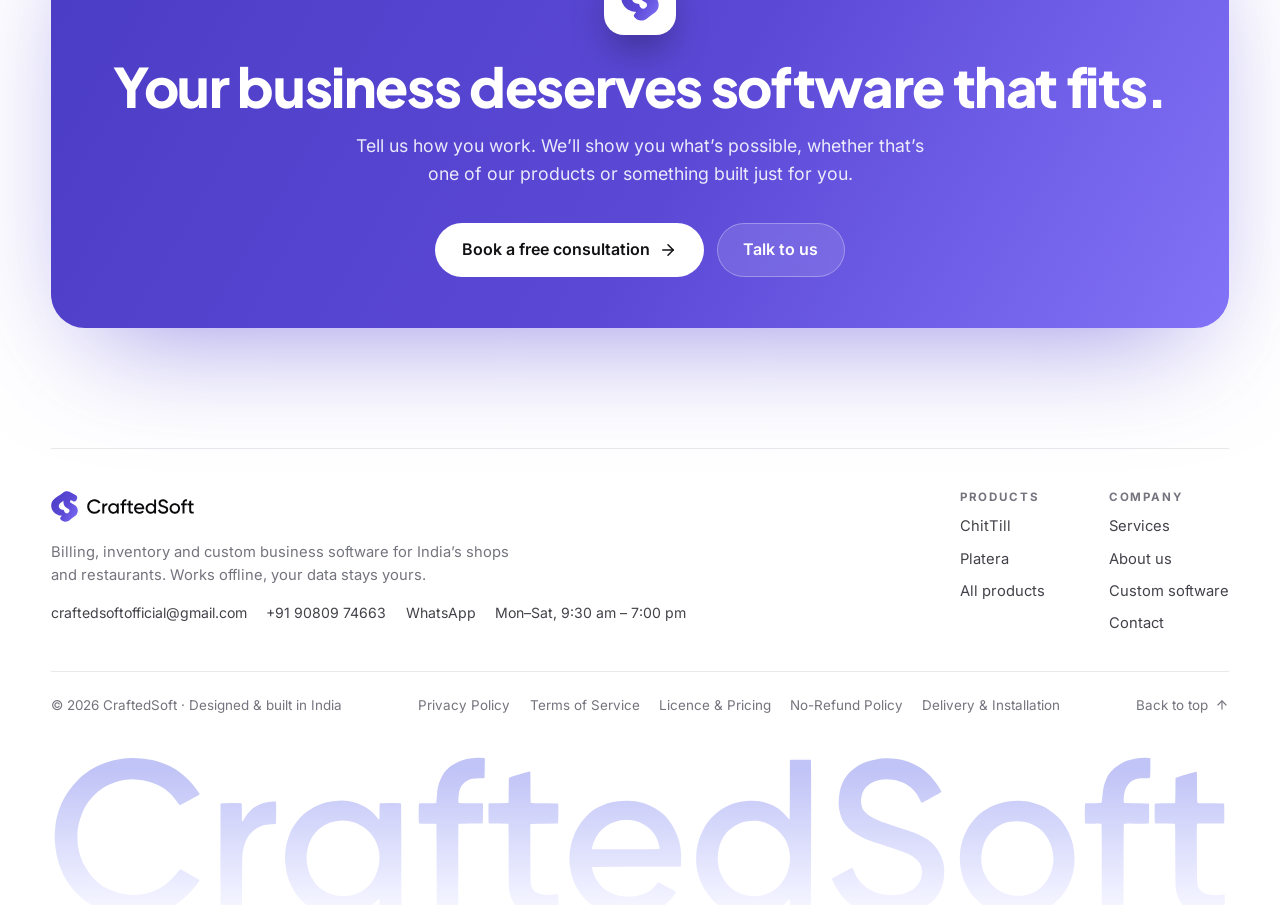
==== commit 5a771ba9: "updated dropdown" ====
--- a/about/index.html
+++ b/about/index.html
@@ -23,7 +23,7 @@
   <link rel="apple-touch-icon" href="../assets/img/apple-touch-icon.png" />
   <link rel="manifest" href="../site.webmanifest" />
 <!-- /build:head -->
-  <link rel="stylesheet" href="../assets/css/style.css?v=e74b183b" />
+  <link rel="stylesheet" href="../assets/css/style.css?v=e0066e8a" />
 </head>
 <body data-page="about">
   <!-- build:sprite -->
@@ -43,15 +43,14 @@
         </div>
       </div><a href="../services/">Services</a><a href="../about/" aria-current="page">About</a><a href="../contact/">Contact</a></nav>
       <div class="nav-act">
-        <div class="schdd">
-          <button type="button" class="schbtn" aria-expanded="false" aria-controls="schpop" aria-label="Colour scheme" title="Colour scheme"><span></span></button>
-          <div class="schpop" id="schpop" role="dialog" aria-label="Colour scheme" hidden>
-            <div class="schpop__head"><b>Colour scheme</b><small>Black &amp; white, or a touch of colour</small></div>
-            <div class="schpop__grid" role="group" aria-label="Colour schemes"><button type="button" class="schopt" data-scheme-pick="violet" style="--sw:linear-gradient(135deg, #4b3cc4, #5b49d6 55%, #8b7cff)" aria-pressed="true"><i><svg class="i" aria-hidden="true"><use href="#i-check"/></svg></i>Violet</button><button type="button" class="schopt" data-scheme-pick="mono" style="--sw:linear-gradient(135deg, #0a0a0c 0 50%, #f4f4f5 50%)" aria-pressed="false"><i><svg class="i" aria-hidden="true"><use href="#i-check"/></svg></i>Mono</button><button type="button" class="schopt" data-scheme-pick="aurora" style="--sw:linear-gradient(135deg, #6d5dfc, #c056f5 55%, #ff6fa8)" aria-pressed="false"><i><svg class="i" aria-hidden="true"><use href="#i-check"/></svg></i>Aurora</button><button type="button" class="schopt" data-scheme-pick="ocean" style="--sw:linear-gradient(135deg, #0ea5e9, #6366f1 55%, #a855f7)" aria-pressed="false"><i><svg class="i" aria-hidden="true"><use href="#i-check"/></svg></i>Ocean</button><button type="button" class="schopt" data-scheme-pick="forest" style="--sw:linear-gradient(135deg, #10b981, #14b8a6 55%, #0ea5e9)" aria-pressed="false"><i><svg class="i" aria-hidden="true"><use href="#i-check"/></svg></i>Forest</button><button type="button" class="schopt" data-scheme-pick="sunset" style="--sw:linear-gradient(135deg, #f59e0b, #f43f5e 55%, #ec4899)" aria-pressed="false"><i><svg class="i" aria-hidden="true"><use href="#i-check"/></svg></i>Sunset</button></div>
-            <div class="schpop__foot"><span>Saved on this device</span><button type="button" data-scheme-reset>Reset</button></div>
+        <div class="appdd">
+          <button type="button" class="icon-btn appbtn" aria-expanded="false" aria-controls="apppop" aria-label="Appearance: mode and colour" title="Appearance"><svg class="i i-sun" aria-hidden="true"><use href="#i-sun"/></svg><svg class="i i-moon" aria-hidden="true"><use href="#i-moon"/></svg><span class="appbtn__dot" aria-hidden="true"></span></button>
+          <div class="apppop" id="apppop" role="dialog" aria-label="Appearance" hidden>
+            <div class="apppop__head"><b>Appearance</b><small>Saved on this device</small></div>
+            <div class="appear__label">Mode</div><div class="appear__seg" role="group" aria-label="Mode"><button type="button" data-mode-pick="light" aria-pressed="false"><svg class="i" aria-hidden="true"><use href="#i-sun"/></svg><span>Light</span></button><button type="button" data-mode-pick="dark" aria-pressed="false"><svg class="i" aria-hidden="true"><use href="#i-moon"/></svg><span>Dark</span></button><button type="button" data-mode-pick="auto" aria-pressed="true"><svg class="i" aria-hidden="true"><use href="#i-monitor"/></svg><span>Auto</span></button></div><div class="appear__label">Colour</div><div class="appear__grid" role="group" aria-label="Colour scheme"><button type="button" class="appear__sw" data-scheme-pick="violet" style="--sw:linear-gradient(135deg, #4b3cc4, #5b49d6 55%, #8b7cff)" aria-pressed="true"><span class="appear__pv" aria-hidden="true"><i></i><i></i><i></i><i></i></span><span class="appear__name">Violet</span><span class="appear__tick" aria-hidden="true"><svg class="i" aria-hidden="true"><use href="#i-check"/></svg></span></button><button type="button" class="appear__sw" data-scheme-pick="mono" style="--sw:var(--text)" aria-pressed="false"><span class="appear__pv" aria-hidden="true"><i></i><i></i><i></i><i></i></span><span class="appear__name">Mono</span><span class="appear__tick" aria-hidden="true"><svg class="i" aria-hidden="true"><use href="#i-check"/></svg></span></button><button type="button" class="appear__sw" data-scheme-pick="aurora" style="--sw:linear-gradient(135deg, #6d5dfc, #c056f5 55%, #ff6fa8)" aria-pressed="false"><span class="appear__pv" aria-hidden="true"><i></i><i></i><i></i><i></i></span><span class="appear__name">Aurora</span><span class="appear__tick" aria-hidden="true"><svg class="i" aria-hidden="true"><use href="#i-check"/></svg></span></button><button type="button" class="appear__sw" data-scheme-pick="ocean" style="--sw:linear-gradient(135deg, #0ea5e9, #6366f1 55%, #a855f7)" aria-pressed="false"><span class="appear__pv" aria-hidden="true"><i></i><i></i><i></i><i></i></span><span class="appear__name">Ocean</span><span class="appear__tick" aria-hidden="true"><svg class="i" aria-hidden="true"><use href="#i-check"/></svg></span></button><button type="button" class="appear__sw" data-scheme-pick="forest" style="--sw:linear-gradient(135deg, #10b981, #14b8a6 55%, #0ea5e9)" aria-pressed="false"><span class="appear__pv" aria-hidden="true"><i></i><i></i><i></i><i></i></span><span class="appear__name">Forest</span><span class="appear__tick" aria-hidden="true"><svg class="i" aria-hidden="true"><use href="#i-check"/></svg></span></button><button type="button" class="appear__sw" data-scheme-pick="sunset" style="--sw:linear-gradient(135deg, #f59e0b, #f43f5e 55%, #ec4899)" aria-pressed="false"><span class="appear__pv" aria-hidden="true"><i></i><i></i><i></i><i></i></span><span class="appear__name">Sunset</span><span class="appear__tick" aria-hidden="true"><svg class="i" aria-hidden="true"><use href="#i-check"/></svg></span></button></div>
+            <div class="apppop__foot"><button type="button" data-appear-reset><svg class="i" aria-hidden="true"><use href="#i-refresh"/></svg>Reset to default</button></div>
           </div>
         </div>
-        <button type="button" class="icon-btn theme-btn" aria-label="Switch theme" title="Switch theme"><svg class="i i-sun" aria-hidden="true"><use href="#i-sun"/></svg><svg class="i i-moon" aria-hidden="true"><use href="#i-moon"/></svg></button>
         <a class="btn btn-primary btn-sm nav-cta" href="../contact/?interest=demo">Book a demo</a>
         <button type="button" class="nav-menu" aria-label="Open menu" aria-expanded="false" aria-controls="mnav"><span></span><span></span></button>
       </div>
@@ -59,8 +58,7 @@
     <div class="mnav" id="mnav">
       <div class="mnav__links"><a href="../">Home</a><a href="../products/">Products</a><a href="../services/">Services</a><a href="../about/">About</a><a href="../contact/">Contact</a></div>
       <div class="mnav__prods"><a href="../products/chittill/"><img src="../assets/img/chittill/chittill-icon.webp" alt="" width="38" height="38"><span><b>ChitTill</b><small>Billing made for clothing stores</small></span></a><a href="../products/platera/"><img src="../assets/img/platera/platera-icon.webp" alt="" width="38" height="38"><span><b>Platera</b><small>Billing made for restaurants</small></span></a></div>
-      <div class="mnav__row"><span>Appearance</span><button type="button" class="icon-btn theme-btn" aria-label="Switch theme" title="Switch theme"><svg class="i i-sun" aria-hidden="true"><use href="#i-sun"/></svg><svg class="i i-moon" aria-hidden="true"><use href="#i-moon"/></svg></button></div>
-      <div class="mnav__row"><span>Colours</span><div class="mnav__swatches" role="group" aria-label="Colour scheme"><button type="button" data-scheme-pick="violet" style="--sw:linear-gradient(135deg, #4b3cc4, #5b49d6 55%, #8b7cff)" aria-label="Violet" title="Violet" aria-pressed="true"></button><button type="button" data-scheme-pick="mono" style="--sw:linear-gradient(135deg, #0a0a0c 0 50%, #f4f4f5 50%)" aria-label="Mono" title="Mono" aria-pressed="false"></button><button type="button" data-scheme-pick="aurora" style="--sw:linear-gradient(135deg, #6d5dfc, #c056f5 55%, #ff6fa8)" aria-label="Aurora" title="Aurora" aria-pressed="false"></button><button type="button" data-scheme-pick="ocean" style="--sw:linear-gradient(135deg, #0ea5e9, #6366f1 55%, #a855f7)" aria-label="Ocean" title="Ocean" aria-pressed="false"></button><button type="button" data-scheme-pick="forest" style="--sw:linear-gradient(135deg, #10b981, #14b8a6 55%, #0ea5e9)" aria-label="Forest" title="Forest" aria-pressed="false"></button><button type="button" data-scheme-pick="sunset" style="--sw:linear-gradient(135deg, #f59e0b, #f43f5e 55%, #ec4899)" aria-label="Sunset" title="Sunset" aria-pressed="false"></button></div></div>
+      <div class="mnav__appear"><div class="mnav__appear-head"><b>Appearance</b><button type="button" data-appear-reset>Reset</button></div><div class="appear__label">Mode</div><div class="appear__seg" role="group" aria-label="Mode"><button type="button" data-mode-pick="light" aria-pressed="false"><svg class="i" aria-hidden="true"><use href="#i-sun"/></svg><span>Light</span></button><button type="button" data-mode-pick="dark" aria-pressed="false"><svg class="i" aria-hidden="true"><use href="#i-moon"/></svg><span>Dark</span></button><button type="button" data-mode-pick="auto" aria-pressed="true"><svg class="i" aria-hidden="true"><use href="#i-monitor"/></svg><span>Auto</span></button></div><div class="appear__label">Colour</div><div class="appear__grid" role="group" aria-label="Colour scheme"><button type="button" class="appear__sw" data-scheme-pick="violet" style="--sw:linear-gradient(135deg, #4b3cc4, #5b49d6 55%, #8b7cff)" aria-pressed="true"><span class="appear__pv" aria-hidden="true"><i></i><i></i><i></i><i></i></span><span class="appear__name">Violet</span><span class="appear__tick" aria-hidden="true"><svg class="i" aria-hidden="true"><use href="#i-check"/></svg></span></button><button type="button" class="appear__sw" data-scheme-pick="mono" style="--sw:var(--text)" aria-pressed="false"><span class="appear__pv" aria-hidden="true"><i></i><i></i><i></i><i></i></span><span class="appear__name">Mono</span><span class="appear__tick" aria-hidden="true"><svg class="i" aria-hidden="true"><use href="#i-check"/></svg></span></button><button type="button" class="appear__sw" data-scheme-pick="aurora" style="--sw:linear-gradient(135deg, #6d5dfc, #c056f5 55%, #ff6fa8)" aria-pressed="false"><span class="appear__pv" aria-hidden="true"><i></i><i></i><i></i><i></i></span><span class="appear__name">Aurora</span><span class="appear__tick" aria-hidden="true"><svg class="i" aria-hidden="true"><use href="#i-check"/></svg></span></button><button type="button" class="appear__sw" data-scheme-pick="ocean" style="--sw:linear-gradient(135deg, #0ea5e9, #6366f1 55%, #a855f7)" aria-pressed="false"><span class="appear__pv" aria-hidden="true"><i></i><i></i><i></i><i></i></span><span class="appear__name">Ocean</span><span class="appear__tick" aria-hidden="true"><svg class="i" aria-hidden="true"><use href="#i-check"/></svg></span></button><button type="button" class="appear__sw" data-scheme-pick="forest" style="--sw:linear-gradient(135deg, #10b981, #14b8a6 55%, #0ea5e9)" aria-pressed="false"><span class="appear__pv" aria-hidden="true"><i></i><i></i><i></i><i></i></span><span class="appear__name">Forest</span><span class="appear__tick" aria-hidden="true"><svg class="i" aria-hidden="true"><use href="#i-check"/></svg></span></button><button type="button" class="appear__sw" data-scheme-pick="sunset" style="--sw:linear-gradient(135deg, #f59e0b, #f43f5e 55%, #ec4899)" aria-pressed="false"><span class="appear__pv" aria-hidden="true"><i></i><i></i><i></i><i></i></span><span class="appear__name">Sunset</span><span class="appear__tick" aria-hidden="true"><svg class="i" aria-hidden="true"><use href="#i-check"/></svg></span></button></div></div>
       <a class="btn btn-primary btn-lg" href="../contact/?interest=demo">Book a free demo <svg class="i" aria-hidden="true"><use href="#i-arrow"/></svg></a>
     </div>
   </header>
@@ -198,6 +196,6 @@
   <script src="../assets/js/support.js?v=7210e188" defer></script>
 <!-- /build:footer -->
   <script src="../assets/js/site-data.js?v=e0a5f049"></script>
-  <script src="../assets/js/main.js?v=62ef80a9"></script>
+  <script src="../assets/js/main.js?v=13795d3b"></script>
 </body>
 </html>
--- a/assets/css/style.css
+++ b/assets/css/style.css
@@ -112,6 +112,8 @@
 *, *::before, *::after { box-sizing: border-box; }
 html { scroll-behavior: smooth; scroll-padding-top: calc(var(--header-h) + 16px); -webkit-text-size-adjust: 100%; }
 html, body { overflow-x: clip; }
+/* Email addresses: no "ffi"/"fi" ligatures, which drop the i's dot (craftedsoftofficial read as "off1cial") */
+a[href^='mailto:'], a[href^='mailto:'] *, .help__log { font-variant-ligatures: no-common-ligatures; }
 body {
   margin: 0;
   background: var(--bg);
@@ -260,8 +262,8 @@
 .icon-btn { width: 40px; height: 40px; flex: none; border-radius: 50%; display: grid; place-items: center; border: 1px solid var(--border); background: var(--surface); color: var(--text-2); transition: background 0.2s, color 0.2s, border-color 0.2s; }
 .icon-btn:hover { background: var(--surface-2); color: var(--text); border-color: var(--border-2); }
 .icon-btn .i { width: 18px; height: 18px; }
-.theme-btn .i-moon, :root[data-theme='dark'] .theme-btn .i-sun { display: none; }
-:root[data-theme='dark'] .theme-btn .i-moon { display: block; }
+.appbtn .i-moon, :root[data-theme='dark'] .appbtn .i-sun { display: none; }
+:root[data-theme='dark'] .appbtn .i-moon { display: block; }
 
 /* ---------- Products menu: the list on the left, a preview of the hovered product on the right ---------- */
 .pmenu { position: relative; }
@@ -299,34 +301,51 @@
 .pmenu-go.here { background: var(--surface-2); color: var(--text-2); }
 .pmenu-go .i { width: 14px; height: 14px; }
 
-/* ---------- Colour scheme button + card ---------- */
-.schdd { position: relative; }
-.schbtn { position: relative; width: 40px; height: 40px; border-radius: 50%; display: grid; place-items: center; background: conic-gradient(from 210deg, var(--c1), var(--c2), var(--c3), var(--c1)); border: 1px solid var(--border-2); transition: transform 0.3s var(--ease); }
-.schbtn::before { content: ''; position: absolute; inset: 3px; border-radius: 50%; background: var(--bg); }
-.schbtn span { position: relative; width: 16px; height: 16px; border-radius: 50%; background: var(--grad); }
-:root[data-scheme='mono'] .schbtn { background: conic-gradient(from 210deg, var(--text), var(--muted), var(--bg), var(--text)); }
-:root[data-scheme='mono'] .schbtn span { background: linear-gradient(135deg, var(--text) 50%, var(--muted) 50%); }
-.schbtn:hover, .schbtn[aria-expanded='true'] { transform: rotate(30deg) scale(1.05); }
-.schpop { position: absolute; right: -8px; top: calc(100% + 14px); z-index: 130; width: 336px; padding: 18px 16px 12px; border-radius: 22px; background: var(--panel); border: 1px solid var(--border-2); box-shadow: var(--shadow-2); animation: pmenu-in 0.18s ease; }
-.schpop[hidden] { display: none; }
-.schpop__head b { display: block; font-family: var(--display); font-size: 1rem; }
-.schpop__head small { color: var(--muted); font-size: 0.82rem; }
-.schpop__grid { display: grid; grid-template-columns: repeat(5, minmax(0, 1fr)); gap: 4px; margin-top: 14px; }
-.schopt { display: flex; flex-direction: column; align-items: center; gap: 8px; padding: 10px 0 8px; border-radius: 14px; font-size: 0.75rem; font-weight: 600; color: var(--muted); transition: background 0.2s, color 0.2s; }
-.schopt:hover { background: var(--surface-2); color: var(--text); }
-.schopt i { position: relative; width: 36px; height: 36px; border-radius: 50%; display: grid; place-items: center; background: var(--sw); box-shadow: inset 0 0 0 1px rgb(0 0 0 / 0.12); }
-.schopt i .i { width: 16px; height: 16px; color: #fff; stroke-width: 3; opacity: 0; transform: scale(0.4); transition: opacity 0.2s, transform 0.3s var(--ease); filter: drop-shadow(0 1px 1px rgb(0 0 0 / 0.4)); }
-.schopt[aria-pressed='true'] { color: var(--text); }
-.schopt[aria-pressed='true'] i { box-shadow: 0 0 0 3px var(--panel), 0 0 0 5px var(--text); }
-.schopt[aria-pressed='true'] i .i { opacity: 1; transform: none; }
-.schpop__foot { display: flex; justify-content: space-between; align-items: center; margin-top: 10px; padding: 10px 2px 0; border-top: 1px solid var(--border); font-size: 0.8rem; color: var(--muted); }
-.schpop__foot button { padding: 4px 10px; border-radius: 999px; font-weight: 600; color: var(--text); }
-.schpop__foot button:hover { background: var(--surface-2); }
+/* ---------- Appearance: one button (mode icon + colour dot) opening a card with Mode + Colour ---------- */
+.appdd { position: relative; }
+.appbtn { position: relative; }
+.appbtn__dot { position: absolute; right: -1px; bottom: -1px; width: 13px; height: 13px; border-radius: 50%; background: var(--grad); box-shadow: 0 0 0 2.5px var(--bg); transition: transform 0.3s var(--ease); }
+:root[data-scheme='mono'] .appbtn__dot { background: var(--text); }
+.appbtn:hover .appbtn__dot, .appbtn[aria-expanded='true'] .appbtn__dot { transform: scale(1.15); }
+.appbtn[aria-expanded='true'] { background: var(--surface-2); color: var(--text); border-color: var(--border-2); }
+.apppop { position: absolute; right: -6px; top: calc(100% + 14px); z-index: 130; width: 344px; padding: 16px 16px 8px; border-radius: 20px; background: var(--panel); border: 1px solid var(--border-2); box-shadow: var(--shadow-2); animation: pmenu-in 0.18s ease; }
+.apppop[hidden] { display: none; }
+.apppop__head { display: flex; align-items: baseline; justify-content: space-between; gap: 12px; }
+.apppop__head b { font-family: var(--display); font-size: 1rem; }
+.apppop__head small { color: var(--muted); font-size: 0.76rem; }
+.apppop__foot { margin-top: 12px; padding-top: 6px; border-top: 1px solid var(--border); }
+.apppop__foot button { display: inline-flex; align-items: center; gap: 7px; padding: 6px 8px; border-radius: 8px; font-size: 0.8rem; font-weight: 600; color: var(--muted); transition: background 0.2s, color 0.2s; }
+.apppop__foot button:hover { background: var(--surface-2); color: var(--text); }
+.apppop__foot .i { width: 14px; height: 14px; }
+.appear__label { margin: 16px 2px 8px; font-size: 0.68rem; font-weight: 700; letter-spacing: 0.14em; text-transform: uppercase; color: var(--muted); }
+/* Mode: a segmented switch */
+.appear__seg { display: grid; grid-template-columns: repeat(3, 1fr); gap: 3px; padding: 3px; border-radius: 12px; background: var(--surface-2); border: 1px solid var(--border); }
+.appear__seg button { display: inline-flex; align-items: center; justify-content: center; gap: 6px; height: 34px; border-radius: 9px; font-size: 0.82rem; font-weight: 600; color: var(--muted); transition: background 0.2s, color 0.2s, box-shadow 0.2s; }
+.appear__seg button:hover { color: var(--text); }
+.appear__seg button[aria-pressed='true'] { background: var(--panel); color: var(--text); box-shadow: 0 1px 3px rgb(0 0 0 / 0.14), 0 0 0 1px var(--border-2); }
+.appear__seg .i { width: 15px; height: 15px; }
+/* Colour: a tiny page preview per scheme (logo dot, headline, highlighted word, button) in the current mode */
+.appear__grid { display: grid; grid-template-columns: repeat(3, minmax(0, 1fr)); gap: 8px; }
+.appear__sw { position: relative; display: grid; gap: 6px; padding: 5px 5px 7px; border-radius: 14px; border: 1px solid var(--border); background: var(--surface); text-align: left; transition: border-color 0.2s, box-shadow 0.2s, transform 0.25s var(--ease); }
+.appear__sw:hover { border-color: var(--border-2); transform: translateY(-1px); }
+.appear__sw[aria-pressed='true'] { border-color: transparent; box-shadow: 0 0 0 2px var(--text); }
+.appear__pv { position: relative; overflow: hidden; display: block; aspect-ratio: 16 / 10; border-radius: 9px; background: var(--bg); border: 1px solid var(--border); }
+.appear__pv::before { content: ''; position: absolute; width: 70%; aspect-ratio: 1; right: -25%; top: -45%; border-radius: 50%; background: var(--sw); opacity: 0.28; filter: blur(10px); }
+.appear__pv i { position: absolute; left: 8%; border-radius: 3px; }
+.appear__pv i:nth-child(1) { top: 10%; width: 9%; aspect-ratio: 1; border-radius: 3px; background: var(--sw); }
+.appear__pv i:nth-child(2) { top: 36%; width: 62%; height: 9%; background: var(--text); opacity: 0.78; }
+.appear__pv i:nth-child(3) { top: 51%; width: 40%; height: 9%; background: var(--sw); }
+.appear__pv i:nth-child(4) { bottom: 11%; width: 36%; height: 14%; border-radius: 99px; background: var(--sw); }
+.appear__name { padding: 0 3px; font-size: 0.76rem; font-weight: 600; color: var(--text-2); }
+.appear__sw[aria-pressed='true'] .appear__name { color: var(--text); }
+.appear__tick { position: absolute; right: 9px; bottom: 7px; width: 16px; height: 16px; border-radius: 50%; display: grid; place-items: center; background: var(--text); color: var(--bg); opacity: 0; transform: scale(0.4); transition: opacity 0.2s, transform 0.3s var(--ease); }
+.appear__tick .i { width: 10px; height: 10px; stroke-width: 3.5; }
+.appear__sw[aria-pressed='true'] .appear__tick { opacity: 1; transform: none; }
 
 /* ---------- Phone menu ---------- */
 .mnav { display: none; }
 @media (max-width: 960px) {
-  .nav-links, .nav-act .nav-cta, .nav-act .schdd, .nav-act .theme-btn { display: none; }
+  .nav-links, .nav-act .nav-cta, .nav-act .appdd { display: none; }
   .nav-menu { display: block; }
   .nav-act { margin-left: auto; }
   .mnav { position: absolute; left: 0; right: 0; top: 100%; display: none; max-height: calc(100vh - var(--header-h)); overflow-y: auto; padding: 14px var(--gutter) 22px; background: var(--panel); border-bottom: 1px solid var(--border); box-shadow: var(--shadow-2); }
@@ -338,10 +357,12 @@
   .mnav__prods img { width: 38px; height: 38px; border-radius: 11px; background: #fff; padding: 2px; }
   .mnav__prods b { display: block; font-size: 0.98rem; }
   .mnav__prods small { display: block; font-size: 0.8rem; color: var(--muted); }
-  .mnav__row { display: flex; align-items: center; justify-content: space-between; gap: 12px; font-weight: 600; color: var(--text-2); }
-  .mnav__swatches { display: flex; gap: 8px; }
-  .mnav__swatches button { width: 30px; height: 30px; border-radius: 50%; background: var(--sw); box-shadow: inset 0 0 0 1px rgb(0 0 0 / 0.12); }
-  .mnav__swatches button[aria-pressed='true'] { box-shadow: 0 0 0 2px var(--panel), 0 0 0 4px var(--text); }
+  .mnav__appear { padding: 14px 14px 16px; border-radius: 16px; background: var(--surface); border: 1px solid var(--border); }
+  .mnav__appear-head { display: flex; align-items: center; justify-content: space-between; }
+  .mnav__appear-head b { font-family: var(--display); font-size: 1rem; }
+  .mnav__appear-head button { padding: 4px 10px; border-radius: 999px; font-size: 0.8rem; font-weight: 600; color: var(--muted); }
+  .mnav__appear .appear__label:first-of-type { margin-top: 10px; }
+  .mnav__appear .appear__sw { background: var(--panel); }
   .mnav .btn { width: 100%; }
 }
 
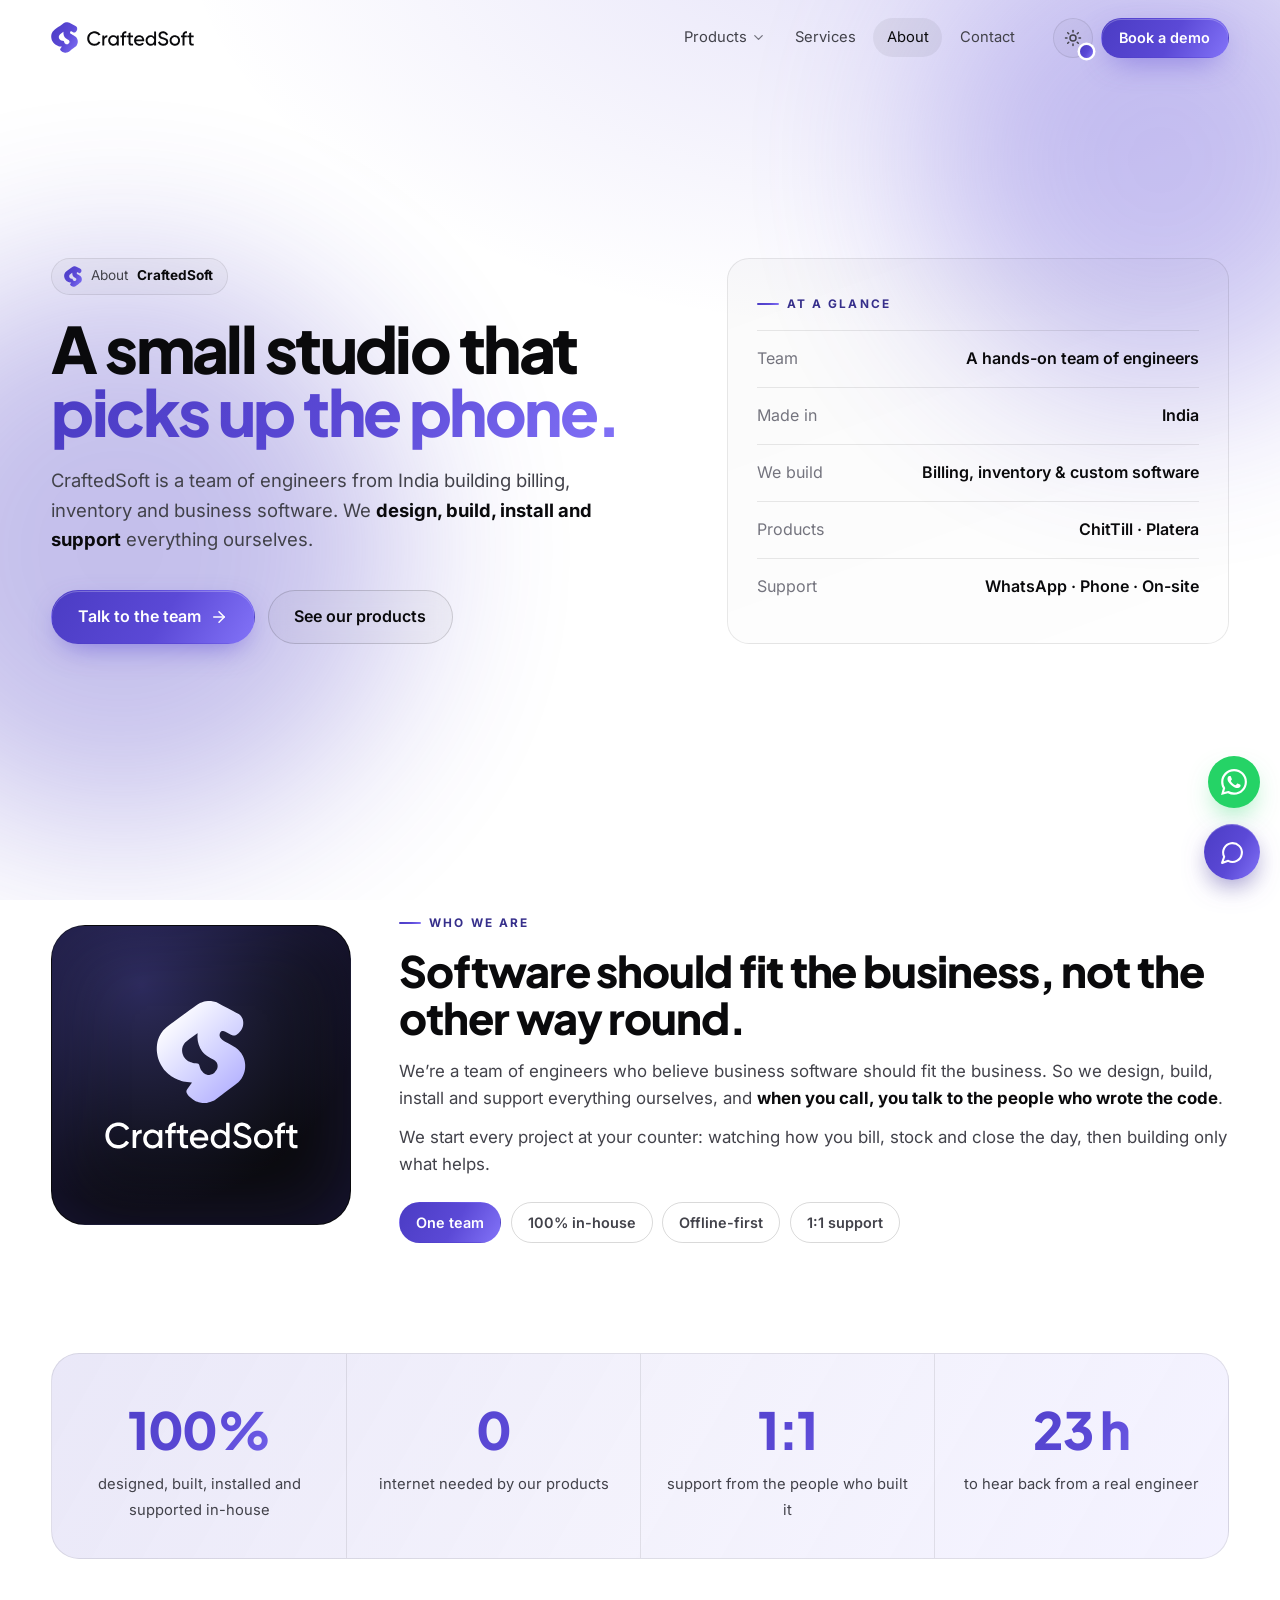
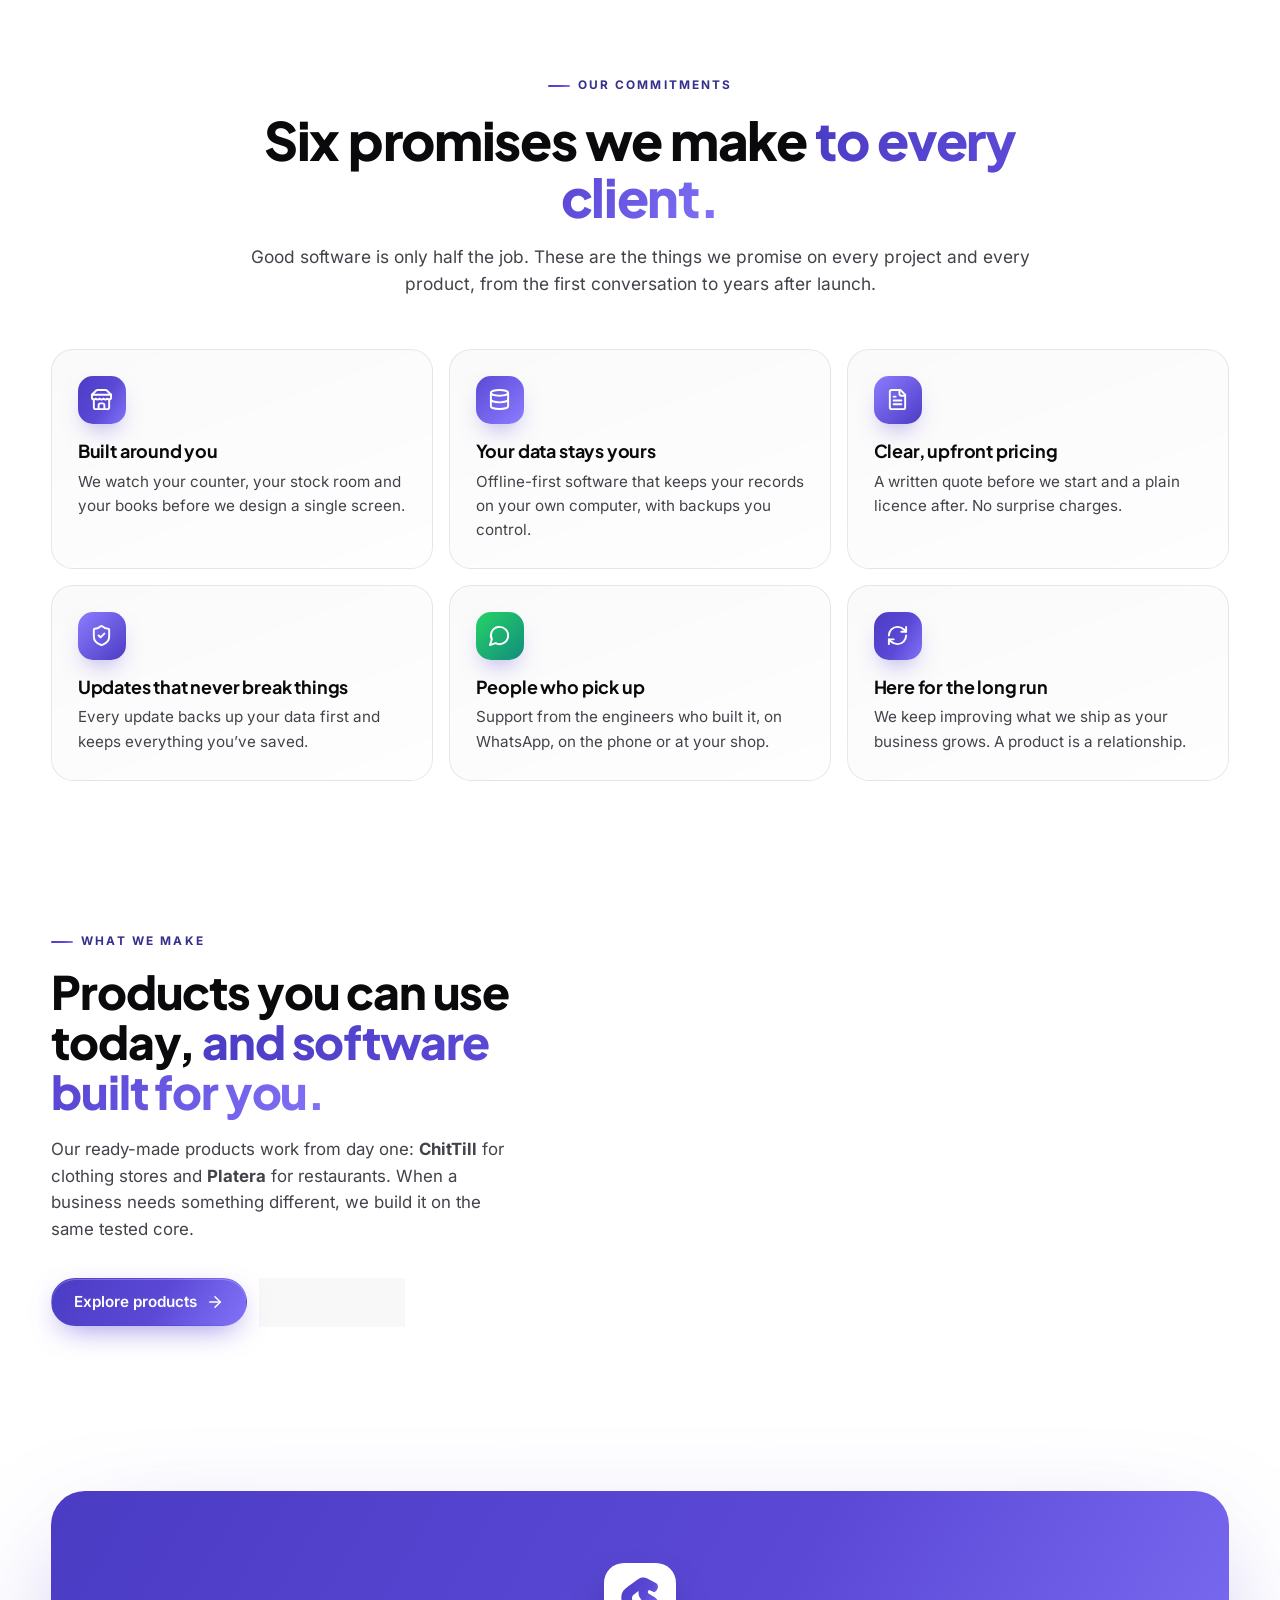
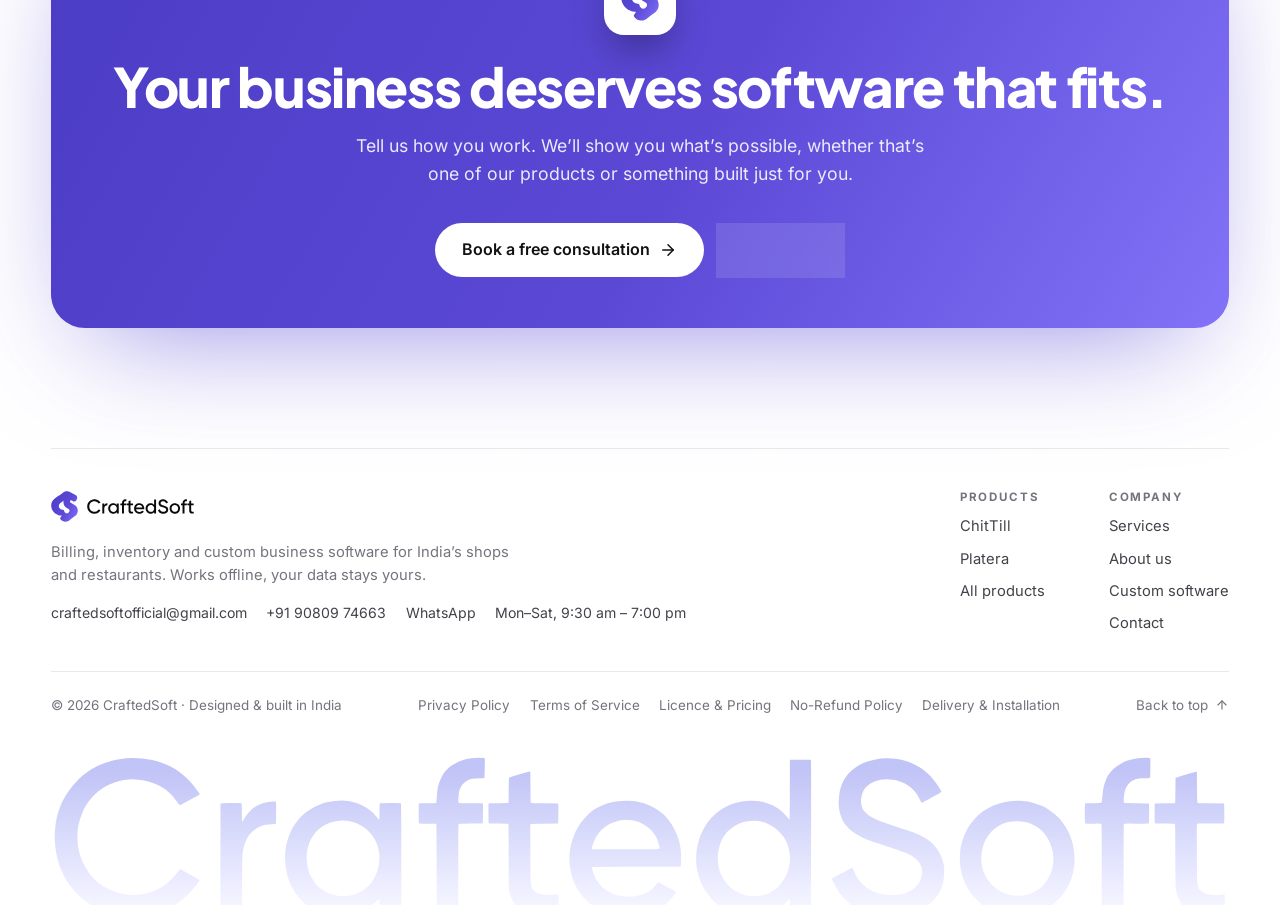
==== commit b7b74b05: "Added new fix changes" ====
--- a/about/index.html
+++ b/about/index.html
@@ -195,7 +195,7 @@
   <script src="../assets/js/support-data.js?v=4de0f6cb" defer></script>
   <script src="../assets/js/support.js?v=7210e188" defer></script>
 <!-- /build:footer -->
-  <script src="../assets/js/site-data.js?v=e0a5f049"></script>
+  <script src="../assets/js/site-data.js?v=d3c323a5"></script>
   <script src="../assets/js/main.js?v=13795d3b"></script>
 </body>
 </html>
